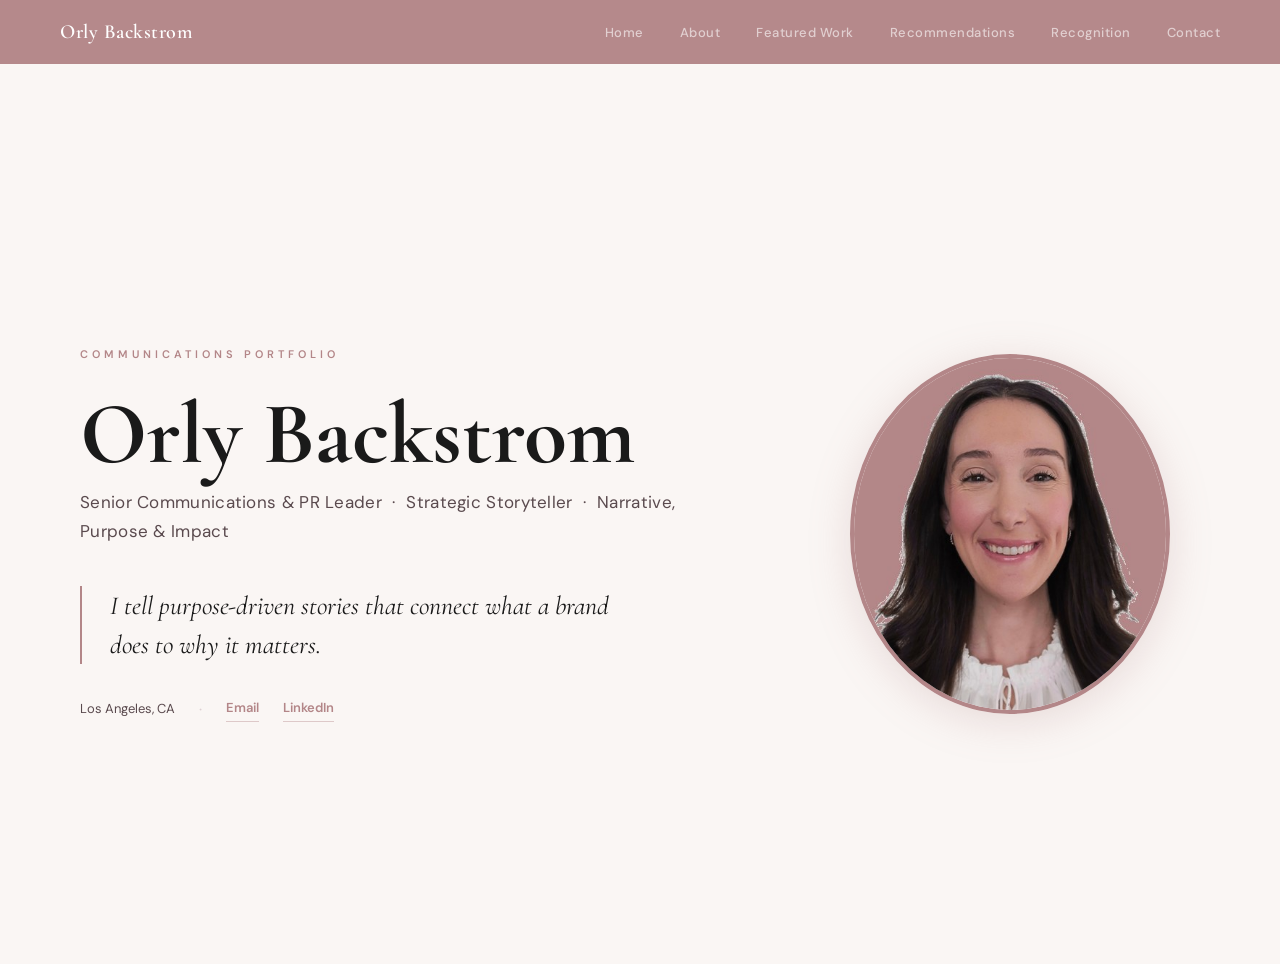
==== index.html @ 0ff102ea "Add files via upload" ====
<!DOCTYPE html>
<html lang="en">
<head>
<meta charset="UTF-8">
<meta name="viewport" content="width=device-width, initial-scale=1.0">
<title>Orly Backstrom Communications Portfolio</title>

<!-- Open Graph / LinkedIn preview -->
<meta property="og:type" content="website">
<meta property="og:url" content="https://orlybackstrom.com/">
<meta property="og:title" content="Orly Backstrom — Senior Communications & PR Leader">
<meta property="og:description" content="Communications and PR leader specializing in technology, corporate purpose, and brand storytelling. Based in Los Angeles.">
<meta property="og:image" content="https://orlybackstrom.com/thumbnail.png">
<meta property="og:image:width" content="1200">
<meta property="og:image:height" content="627">

<!-- Twitter/X card (good to have too) -->
<meta name="twitter:card" content="summary_large_image">
<meta name="twitter:image" content="https://orlybackstrom.com/thumbnail.png">
<link href="https://fonts.googleapis.com/css2?family=Cormorant+Garamond:ital,wght@0,400;0,600;0,700;1,400;1,600&family=DM+Sans:opsz,wght@9..40,300;9..40,400;9..40,500;9..40,600&display=swap" rel="stylesheet">
<style>
:root {
  --ink: #0D0D0D;
  --navy: #1A1A1A;
  --blue: #1A1A1A;
  --mid-blue: #B38688;
  --gold: #B38688;
  --gold-light: #C9A0A3;
  --cream: #FFFFFF;
  --warm: #FDF5F6;
  --border: #DDD0D3;
  --muted: #5A4A4E;
  --white: #FFFFFF;
}

* { margin: 0; padding: 0; box-sizing: border-box; }

html { scroll-behavior: smooth; }

body {
  font-family: 'DM Sans', sans-serif;
  background: #F5F0EB;
  color: var(--ink);
  line-height: 1.7;
  font-size: 16px;
}

/* ── NAV ── */
nav {
  position: fixed;
  top: 0; left: 0; right: 0;
  z-index: 100;
  background: rgba(179,134,136,0.97);
  backdrop-filter: blur(10px);
  padding: 0 60px;
  display: flex;
  justify-content: space-between;
  align-items: center;
  height: 64px;
}

.nav-name {
  font-family: 'Cormorant Garamond', serif;
  font-size: 20px;
  font-weight: 600;
  color: var(--white);
  letter-spacing: 0.5px;
}

.nav-links {
  display: flex;
  gap: 36px;
  list-style: none;
}

.nav-links a {
  font-size: 13px;
  font-weight: 500;
  color: rgba(255,255,255,0.6);
  text-decoration: none;
  letter-spacing: 0.5px;
  transition: color 0.2s;
}

.nav-links a:hover { color: var(--white); }
.nav-links a.active-nav { color: var(--white); border-bottom: 2px solid var(--white); padding-bottom: 4px; }

/* ── HERO ── */
.hero {
  min-height: 100vh;
  background: #FAF6F4;
  display: flex;
  flex-direction: column;
  justify-content: center;
  padding: 120px 80px 80px;
  position: relative;
  overflow: hidden;
}



.hero-tag {
  font-size: 11px;
  font-weight: 600;
  letter-spacing: 4px;
  text-transform: uppercase;
  color: var(--gold);
  margin-bottom: 24px;
  opacity: 0;
  animation: fadeUp 0.8s ease forwards 0.2s;
}

.hero h1 {
  font-family: 'Cormorant Garamond', serif;
  font-size: clamp(52px, 7vw, 88px);
  font-weight: 700;
  color: #1A1A1A;
  line-height: 1.05;
  margin-bottom: 8px;
  opacity: 0;
  animation: fadeUp 0.8s ease forwards 0.4s;
}

.hero-headline {
  font-size: clamp(14px, 1.8vw, 17px);
  color: #5A4A4E;
  font-weight: 400;
  margin-bottom: 40px;
  letter-spacing: 0.3px;
  opacity: 0;
  animation: fadeUp 0.8s ease forwards 0.6s;
}

.hero-positioning {
  max-width: 560px;
  border-left: 2px solid #B38688;
  padding-left: 28px;
  margin-bottom: 32px;
  opacity: 0;
  animation: fadeUp 0.8s ease forwards 0.8s;
}

.hero-positioning p {
  font-family: 'Cormorant Garamond', serif;
  font-size: clamp(20px, 2.5vw, 26px);
  font-style: italic;
  color: #1A1A1A;
  line-height: 1.5;
}

.hero-why {
  max-width: 520px;
  opacity: 0;
  animation: fadeUp 0.8s ease forwards 1s;
}

.hero-why p {
  font-size: 15px;
  color: #5A4A4E;
  line-height: 1.8;
  font-weight: 300;
}

.hero-scroll {
  position: absolute;
  bottom: 40px;
  left: 80px;
  display: flex;
  align-items: center;
  gap: 12px;
  opacity: 0;
  animation: fadeUp 0.8s ease forwards 1.2s;
}

.hero-scroll span {
  font-size: 11px;
  letter-spacing: 3px;
  text-transform: uppercase;
  color: rgba(255,255,255,0.35);
}

.scroll-line {
  width: 48px;
  height: 1px;
  background: rgba(255,255,255,0.15);
}

@keyframes fadeUp {
  from { opacity: 0; transform: translateY(20px); }
  to { opacity: 1; transform: translateY(0); }
}

/* ── SECTIONS (PAGED LAYOUT) ── */
.page-section {
  display: none;
  min-height: calc(100vh - 64px);
  margin-top: 64px;
  overflow-y: auto;
}
.page-section.active-page {
  display: block;
  animation: pageFadeIn 0.35s ease;
}
@keyframes pageFadeIn {
  from { opacity: 0; transform: translateY(12px); }
  to { opacity: 1; transform: translateY(0); }
}

section { padding: 100px 80px; }

.section-eyebrow {
  font-size: 11px;
  font-weight: 600;
  letter-spacing: 4px;
  text-transform: uppercase;
  color: var(--gold);
  margin-bottom: 8px;
}

.section-title {
  font-family: 'Cormorant Garamond', serif;
  font-size: clamp(32px, 4vw, 48px);
  font-weight: 700;
  color: var(--navy);
  line-height: 1.15;
  margin-bottom: 16px;
}

.section-intro {
  font-size: 17px;
  color: var(--muted);
  max-width: 620px;
  line-height: 1.75;
  margin-bottom: 60px;
  font-weight: 300;
}

/* ── ABOUT ── */
#about {
  background: #FFFFFF;
}

.about-tabs {
  display: flex;
  gap: 0;
  margin-bottom: 40px;
  border-bottom: 1px solid var(--border);
  overflow-x: auto;
  -webkit-overflow-scrolling: touch;
  scrollbar-width: none;
}
.about-tabs::-webkit-scrollbar { display: none; }

.about-tab {
  padding: 16px 28px;
  font-family: 'DM Sans', sans-serif;
  font-size: 14px;
  font-weight: 400;
  color: #8B7275;
  background: none;
  border: none;
  border-bottom: 3px solid transparent;
  cursor: pointer;
  white-space: nowrap;
  transition: all 0.2s;
  margin-bottom: -1px;
}
.about-tab:hover {
  color: var(--navy);
}
.about-tab.active {
  color: var(--navy);
  font-weight: 600;
  border-bottom-color: var(--gold);
}

.about-panel {
  display: none;
  animation: tabFadeIn 0.35s ease;
}
.about-panel.active {
  display: block;
}

.about-left .section-title { margin-bottom: 24px; }

.about-story p {
  font-size: 16px;
  color: #3a3530;
  line-height: 1.85;
  margin-bottom: 20px;
}

.about-story p:last-child { margin-bottom: 0; }

.about-story strong {
  color: var(--navy);
  font-weight: 600;
}

.about-right { padding-top: 0; }

.differentiator {
  border-left: 2px solid var(--border);
  padding: 20px 0 20px 24px;
  margin-bottom: 4px;
  transition: border-color 0.2s;
}

.differentiator:hover { border-color: var(--gold); }

.differentiator h4 {
  font-size: 13px;
  font-weight: 600;
  text-transform: uppercase;
  letter-spacing: 0.5px;
  color: var(--navy);
  margin-bottom: 6px;
}

.differentiator p {
  font-size: 14px;
  color: var(--muted);
  line-height: 1.65;
}

/* ── WORK ── */
#work { background: #FFFFFF; }

/* Tab navigation */
.work-tabs {
  display: flex;
  gap: 12px;
  margin-bottom: 48px;
  overflow-x: auto;
  -webkit-overflow-scrolling: touch;
  scrollbar-width: none;
  flex-wrap: wrap;
  position: sticky;
  top: 64px;
  background: #F5F0EB;
  padding: 16px 0;
  z-index: 50;
}
.work-tabs::-webkit-scrollbar { display: none; }

.work-tab {
  padding: 14px 24px;
  font-family: 'DM Sans', sans-serif;
  font-size: 13px;
  font-weight: 500;
  letter-spacing: 0.5px;
  color: var(--gold);
  background: #fff;
  border: 1.5px solid var(--gold);
  border-radius: 8px;
  cursor: pointer;
  white-space: nowrap;
  transition: all 0.25s;
}
.work-tab:hover {
  background: rgba(179,134,136,0.08);
  color: var(--navy);
}
.work-tab.active {
  color: #fff;
  background: var(--gold);
  border-color: var(--gold);
  font-weight: 600;
}

.tab-panel {
  display: none;
  animation: tabFadeIn 0.35s ease;
}
.tab-panel.active {
  display: block;
}
@keyframes tabFadeIn {
  from { opacity: 0; transform: translateY(8px); }
  to { opacity: 1; transform: translateY(0); }
}

@media (max-width: 768px) {
  .work-tabs {
    gap: 8px;
    padding: 0 20px;
    flex-wrap: nowrap;
  }
  .work-tab {
    padding: 10px 16px;
    font-size: 12px;
  }
}

/* Case study card */
.case-study {
  border: 1px solid var(--border);
  margin-bottom: 40px;
  overflow: hidden;
  transition: box-shadow 0.3s;
}

.case-study:hover {
  box-shadow: 0 8px 40px rgba(10,10,10,0.08);
}

.cs-header {
  display: grid;
  grid-template-columns: 1fr auto;
  align-items: start;
  gap: 24px;
  padding: 40px 48px 32px;
  border-bottom: 1px solid var(--border);
}

.cs-company {
  font-size: 11px;
  font-weight: 600;
  letter-spacing: 3px;
  text-transform: uppercase;
  color: var(--gold);
  margin-bottom: 8px;
}

.cs-title {
  font-family: 'Cormorant Garamond', serif;
  font-size: 30px;
  font-weight: 700;
  color: var(--navy);
  line-height: 1.2;
  margin-bottom: 10px;
}

.cs-role {
  font-size: 14px;
  color: var(--muted);
  font-style: italic;
}

.cs-badges {
  display: flex;
  flex-direction: column;
  gap: 8px;
  align-items: flex-end;
}

.badge {
  font-size: 11px;
  font-weight: 600;
  letter-spacing: 0.5px;
  padding: 5px 14px;
  border-radius: 2px;
  white-space: nowrap;
}

.badge-award {
  background: rgba(179,134,136,0.1);
  color: var(--gold);
  border: 1px solid rgba(179,134,136,0.3);
}

.badge-result {
  background: rgba(26,26,26,0.06);
  color: #1A1A1A;
  border: 1px solid rgba(26,26,26,0.15);
}

.cs-body {
  padding: 40px 48px;
  display: grid;
  grid-template-columns: 1fr 1fr 1fr;
  gap: 40px;
}

.cs-section-label {
  font-size: 10px;
  font-weight: 600;
  letter-spacing: 3px;
  text-transform: uppercase;
  color: var(--gold);
  margin-bottom: 12px;
}

.cs-section-title {
  font-family: 'Cormorant Garamond', serif;
  font-size: 18px;
  font-weight: 600;
  color: var(--navy);
  margin-bottom: 12px;
}

.cs-text {
  font-size: 14px;
  color: #4a4540;
  line-height: 1.75;
}

.cs-metrics {
  margin-top: 16px;
  display: flex;
  flex-direction: column;
  gap: 10px;
}

.metric {
  display: flex;
  align-items: baseline;
  gap: 8px;
}

.metric-number {
  font-family: 'Cormorant Garamond', serif;
  font-size: 28px;
  font-weight: 700;
  color: var(--navy);
  line-height: 1;
}

.metric-label {
  font-size: 13px;
  color: var(--muted);
}

.cs-footer {
  padding: 24px 48px;
  border-top: 1px solid var(--border);
}

.cs-through-line {
  font-family: 'Cormorant Garamond', serif;
  font-size: 17px;
  font-style: italic;
  color: var(--navy);
  line-height: 1.55;
}

.cs-through-line::before {
  content: '→ ';
  color: var(--gold);
  font-style: normal;
  font-weight: 600;
}

.cs-links {
  margin-top: 12px;
  display: flex;
  gap: 20px;
  flex-wrap: wrap;
}

.cs-link {
  font-size: 12px;
  font-weight: 600;
  color: var(--gold);
  text-decoration: none;
  letter-spacing: 0.3px;
  border-bottom: 1px solid rgba(179,134,136,0.3);
  padding-bottom: 1px;
  transition: border-color 0.2s, color 0.2s;
}

.cs-link:hover {
  color: var(--navy);
  border-color: var(--navy);
}

/* ── WHAT THEY SAY ── */
#recommendations {
  background: #F5F0EB;
  padding: 100px 80px;
}

#recommendations .section-eyebrow { color: #B38688; }
#recommendations .section-title { color: #1A1A1A; }
#recommendations .section-intro { color: #5A4A4E; }

.recs-grid {
  display: grid;
  grid-template-columns: repeat(3, 1fr);
  gap: 24px;
}

.rec-card {
  background: #FFFFFF;
  border: 1px solid #DDD0D3;
  padding: 28px;
  transition: box-shadow 0.2s, border-color 0.2s;
}

.rec-card:hover {
  background: rgba(255,255,255,0.07);
  border-color: rgba(179,134,136,0.4);
}

.rec-card.featured {
  grid-column: span 2;
  background: rgba(179,134,136,0.06);
  border-color: rgba(179,134,136,0.25);
}

.rec-quote {
  font-family: 'Cormorant Garamond', serif;
  font-size: 19px;
  font-style: normal;
  color: #3a3030;
  line-height: 1.75;
  margin-bottom: 24px;
}

.rec-quote::before {
  content: '\201C';
  font-size: 48px;
  color: var(--gold);
  line-height: 0;
  vertical-align: -18px;
  margin-right: 4px;
  font-style: normal;
}

.rec-attribution {
  border-top: 1px solid #DDD0D3;
  padding-top: 16px;
}

.rec-name {
  font-size: 13px;
  font-weight: 600;
  color: var(--gold-light);
  margin-bottom: 3px;
}

.rec-title {
  font-size: 12px;
  color: #8B7275;
}

/* ── AWARDS ── */
#awards {
  background: #FFFFFF;
  padding: 80px;
}

.awards-grid {
  display: grid;
  grid-template-columns: repeat(3, 1fr);
  gap: 20px;
  margin-top: 48px;
}

.award-item {
  padding: 24px;
  border: 1px solid var(--border);
  border-top: 3px solid var(--gold);
  transition: box-shadow 0.2s;
}

.award-item:hover {
  box-shadow: 0 4px 20px rgba(10,10,10,0.06);
}

.award-year {
  font-size: 11px;
  font-weight: 600;
  letter-spacing: 2px;
  color: var(--gold);
  margin-bottom: 8px;
}

.award-name {
  font-size: 14px;
  font-weight: 600;
  color: var(--navy);
  line-height: 1.4;
  margin-bottom: 4px;
}

.award-org {
  font-size: 12px;
  color: var(--muted);
}

/* ── WRITING SAMPLES ── */
#writing {
  background: #FDF5F6;
}

.writing-grid {
  display: grid;
  grid-template-columns: repeat(3, 1fr);
  gap: 20px;
}

.writing-card {
  background: #FFFFFF;
  border: 1px solid var(--border);
  padding: 28px;
  text-decoration: none;
  display: block;
  transition: box-shadow 0.2s, border-color 0.2s;
}

.writing-card:hover {
  box-shadow: 0 4px 20px rgba(10,10,10,0.08);
  border-color: var(--gold);
}

.writing-outlet {
  font-size: 10px;
  font-weight: 600;
  letter-spacing: 3px;
  text-transform: uppercase;
  color: var(--gold);
  margin-bottom: 10px;
}

.writing-title {
  font-family: 'Cormorant Garamond', serif;
  font-size: 19px;
  font-weight: 600;
  color: var(--navy);
  line-height: 1.35;
  margin-bottom: 10px;
}

.writing-desc {
  font-size: 13px;
  color: var(--muted);
  line-height: 1.6;
}

/* ── CTA ── */
#contact {
  background: #F5F0EB;
  text-align: center;
  padding: 100px 80px;
}

#contact .section-eyebrow { color: #B38688; }

.contact-title {
  font-family: 'Cormorant Garamond', serif;
  font-size: clamp(36px, 5vw, 60px);
  font-weight: 700;
  color: #1A1A1A;
  line-height: 1.15;
  max-width: 700px;
  margin: 0 auto 24px;
}

.contact-sub {
  font-size: 16px;
  color: #5A4A4E;
  max-width: 480px;
  margin: 0 auto 48px;
  line-height: 1.75;
  font-weight: 300;
}

.contact-links {
  display: flex;
  justify-content: center;
  gap: 32px;
  flex-wrap: wrap;
}

.contact-link {
  font-size: 14px;
  font-weight: 600;
  color: #8B2D42;
  text-decoration: none;
  letter-spacing: 0.5px;
  border-bottom: 1px solid rgba(139,45,66,0.3);
  padding-bottom: 2px;
  transition: border-color 0.2s;
}

.contact-link:hover { border-color: #8B2D42; }

/* ── RESPONSIVE ── */
@media (max-width: 960px) {
  nav { padding: 0 32px; }
  .nav-links { gap: 24px; }
  section { padding: 72px 40px; }
  .hero { padding: 100px 40px 60px; }
  #about { }
  .about-right { padding-top: 0; }
  .cs-body { grid-template-columns: 1fr 1fr; }
  .recs-grid { grid-template-columns: 1fr 1fr; }
  .rec-card.featured { grid-column: span 2; }
  .awards-grid { grid-template-columns: 1fr 1fr; }
  .writing-grid { grid-template-columns: 1fr 1fr; }
  #awards { padding: 72px 40px; }
  #recommendations { padding: 72px 40px; }
  #contact { padding: 72px 40px; }
}

@media (max-width: 640px) {
  nav .nav-links { display: none; }
  section { padding: 60px 24px; }
  .hero { padding: 100px 24px 60px; }
  .cs-header { grid-template-columns: 1fr; }
  .cs-badges { align-items: flex-start; }
  .cs-body { grid-template-columns: 1fr; }
  .cs-header, .cs-body, .cs-footer { padding: 28px; }
  .recs-grid { grid-template-columns: 1fr; }
  .rec-card.featured { grid-column: span 1; }
  .awards-grid { grid-template-columns: 1fr; }
  .writing-grid { grid-template-columns: 1fr; }
  #awards { padding: 60px 24px; }
  #recommendations { padding: 60px 24px; }
  #contact { padding: 60px 24px; }
  .hero-scroll { left: 24px; }
}
</style>
<script>
function switchWorkTab(idx) {
  var panels = document.querySelectorAll('.tab-panel');
  var tabs = document.querySelectorAll('.work-tab');
  for (var i = 0; i < panels.length; i++) {
    panels[i].classList.remove('active');
    tabs[i].classList.remove('active');
  }
  panels[idx].classList.add('active');
  tabs[idx].classList.add('active');
}
function switchAboutTab(idx) {
  var panels = document.querySelectorAll('#about .about-panel');
  var tabs = document.querySelectorAll('#about .about-tab');
  for (var i = 0; i < panels.length; i++) {
    panels[i].classList.remove('active');
    tabs[i].classList.remove('active');
  }
  panels[idx].classList.add('active');
  tabs[idx].classList.add('active');
}
function switchPage(pageId) {
  var allPages = document.querySelectorAll('.page-section');
  var allNavLinks = document.querySelectorAll('.nav-links a');
  for (var i = 0; i < allPages.length; i++) {
    allPages[i].classList.remove('active-page');
  }
  for (var j = 0; j < allNavLinks.length; j++) {
    allNavLinks[j].classList.remove('active-nav');
  }
  var target = document.getElementById('page-' + pageId);
  if (target) {
    target.classList.add('active-page');
    window.scrollTo(0, 0);
  }
  var activeLink = document.querySelector('.nav-links a[data-page="' + pageId + '"]');
  if (activeLink) {
    activeLink.classList.add('active-nav');
  }
}
</script>
</head>
<body>

<!-- NAV -->
<nav>
  <div class="nav-name" style="cursor:pointer;" onclick="switchPage('home')">Orly Backstrom</div>
  <ul class="nav-links">
    <li><a href="#" onclick="switchPage('home');return false;" data-page="home">Home</a></li>
    <li><a href="#" onclick="switchPage('about');return false;" data-page="about">About</a></li>
    <li><a href="#" onclick="switchPage('work');return false;" data-page="work">Featured Work</a></li>
    <li><a href="#" onclick="switchPage('recommendations');return false;" data-page="recommendations">Recommendations</a></li>
    <li><a href="#" onclick="switchPage('awards');return false;" data-page="awards">Recognition</a></li>
    <li><a href="#" onclick="switchPage('contact');return false;" data-page="contact">Contact</a></li>
  </ul>
</nav>

<!-- HERO -->
<div class="page-section active-page" id="page-home">
<section class="hero" id="home">
  <div style="display:grid; grid-template-columns: 1fr 380px; gap: 80px; align-items: center; width: 100%;">
    <div>
      <div class="hero-tag">Communications Portfolio</div>
      <h1>Orly Backstrom</h1>
      <div class="hero-headline">Senior Communications &amp; PR Leader &nbsp;·&nbsp; Strategic Storyteller &nbsp;·&nbsp; Narrative, Purpose &amp; Impact</div>
      <div class="hero-positioning">
        <p>I tell purpose-driven stories that connect what a brand does to why it matters.</p>
      </div>
      <div style="margin-top: 32px; display: flex; gap: 24px; flex-wrap: wrap; align-items: center;">
        <span style="font-size:13px; color:#5A4A4E;">Los Angeles, CA</span>
        <span style="color:#DDD0D3;">·</span>
        <a href="mailto:orlybackstrom@gmail.com" style="font-size:13px; font-weight:600; color:#B38688; text-decoration:none; border-bottom:1px solid rgba(179,134,136,0.4); padding-bottom:2px;">Email</a>
        <a href="https://linkedin.com/in/orlybackstrom" style="font-size:13px; font-weight:600; color:#B38688; text-decoration:none; border-bottom:1px solid rgba(179,134,136,0.4); padding-bottom:2px;">LinkedIn</a>
      </div>
    </div>
    <div style="display: flex; flex-direction: column; align-items: center; gap: 20px;">
      <div style="width: 320px; height: 360px; border-radius: 50%; overflow: hidden; border: 4px solid #B38688; box-shadow: 0 8px 40px rgba(179,134,136,0.25); flex-shrink:0;">
        <img src="[data-uri]" alt="Orly Backstrom" style="width:100%; height:100%; object-fit:cover; object-position: center 5%;">
      </div>

    </div>
  </div>
</section>
</div><!-- end page-home -->

<!-- ABOUT -->
<div class="page-section" id="page-about">
<section id="about">
  <h2 class="section-title">About</h2>

  <div class="about-tabs">
    <button class="about-tab active" onclick="switchAboutTab(0)">How I Work</button>
    <button class="about-tab" onclick="switchAboutTab(1)">What Sets Me Apart</button>
    <button class="about-tab" onclick="switchAboutTab(2)">Career Arc</button>
  </div>

  <!-- HOW I WORK -->
  <div class="about-panel active" data-about="0">
    <div class="about-left">
      <div class="about-story">
        <p>I'm a strategic communicator who sees the whole picture. I proactively identify what's missing, build the relationships and trust that make compelling storytelling possible, and see it through from strategy to execution. I lead with curiosity, find the why behind the work, and craft narratives that strengthen reputation and move business goals forward.</p>
        <p>My career has been built at the intersection of storytelling and corporate purpose, working across global tech companies and iconic consumer brands. That cross-industry range, combined with nearly a decade as a content creator, gives me a distinctive ability to connect with diverse audiences, translate complex ideas into stories that resonate, and build authentic community and engagement.</p>
        <p>What energizes me most is telling purpose-driven stories for mission-driven organizations in a way that drives meaningful impact and builds lasting trust.</p>
        <p>I prioritize building strong, genuine relationships. Leading with curiosity, empathy, and compassion, I ask the right questions and listen thoughtfully to build meaningful connection and trust. Colleagues consistently describe me as collaborative, reliable, and someone who brings calm and positive energy under pressure. I communicate directly and clearly, connecting the dots across teams and organizations.</p>
      </div>
    </div>
  </div>

  <!-- WHAT SETS ME APART -->
  <div class="about-panel" data-about="1">
    <div class="about-right">
      <div class="differentiator">
        <h4>Builder and Strategic Architect</h4>
        <p>I proactively identify what's missing and build the relationships, programs, and infrastructure that make compelling storytelling possible, from the communications strategy and stakeholder relationships I built at the Taco Bell Foundation to the executive visibility platforms and global PR strategies I developed at Intel.</p>
      </div>
      <div class="differentiator">
        <h4>Purpose-Driven Storyteller</h4>
        <p>I identify the why behind what organizations do and translate it into compelling stories that resonate and drive business impact, connecting what brands do to why it matters.</p>
      </div>
      <div class="differentiator">
        <h4>Trusted Executive Advisor</h4>
        <p>I serve as a strategic advisor to senior leaders, building trust through thoughtful counsel on message development, thought leadership, and high-stakes media and speaking engagements, and crafting platforms and communications that authentically reflect their voice, vision, and point of view.</p>
      </div>
      <div class="differentiator">
        <h4>Curiosity-Driven, Committed to Growth</h4>
        <p>I approach every challenge with genuine curiosity, asking the right questions before jumping to answers. I am deeply committed to continuously developing my craft, staying ahead of industry shifts, and finding ways to improve the work.</p>
      </div>
    </div>
  </div>

  <!-- CAREER ARC -->
  <div class="about-panel" data-about="2">
    <div style="background:#3D2B2D; padding:60px 48px; border-radius:12px;">

      <div style="display:grid; grid-template-columns:1fr 1px 1fr; gap:0 60px;">

        <!-- EXPERIENCE -->
        <div>
          <div style="font-size:11px; font-weight:600; letter-spacing:3px; text-transform:uppercase; color:#C9A0A3; margin-bottom:32px;">Experience</div>

          <!-- Block -->
          <div style="display:grid; grid-template-columns:90px 1px 1fr; gap:0 24px; align-items:stretch;">
            <div style="text-align:right; padding:4px 0 36px;"><span style="font-size:11px; color:#C9A0A3; font-weight:500;">2025–2026</span></div>
            <div style="display:flex; flex-direction:column; align-items:center;">
              <div style="width:8px; height:8px; border-radius:50%; background:#B38688; flex-shrink:0; margin-top:5px;"></div>
              <div style="width:1px; background:rgba(179,134,136,0.2); flex:1;"></div>
            </div>
            <div style="padding:0 0 36px 0;">
              <div style="font-family:'Cormorant Garamond',serif; font-size:18px; font-weight:600; color:#FDF5F6; margin-bottom:2px;">Block, Inc. (Square, Cash App, Afterpay)</div>
              <div style="font-size:12px; color:rgba(253,245,246,0.6);">Communications Manager, Global Communications</div>
            </div>
          </div>

          <!-- Intel -->
          <div style="display:grid; grid-template-columns:90px 1px 1fr; gap:0 24px; align-items:stretch;">
            <div style="text-align:right; padding:4px 0 36px;"><span style="font-size:11px; color:#C9A0A3; font-weight:500;">2022–2025</span></div>
            <div style="display:flex; flex-direction:column; align-items:center;">
              <div style="width:8px; height:8px; border-radius:50%; background:#B38688; flex-shrink:0; margin-top:5px;"></div>
              <div style="width:1px; background:rgba(179,134,136,0.2); flex:1;"></div>
            </div>
            <div style="padding:0 0 36px 0;">
              <div style="font-family:'Cormorant Garamond',serif; font-size:18px; font-weight:600; color:#FDF5F6; margin-bottom:2px;">Intel Corporation</div>
              <div style="font-size:12px; color:rgba(253,245,246,0.6);">Sr. Corporate Communications &amp; PR Manager</div>
            </div>
          </div>

          <!-- Taco Bell Foundation -->
          <div style="display:grid; grid-template-columns:90px 1px 1fr; gap:0 24px; align-items:stretch;">
            <div style="text-align:right; padding:4px 0 36px;"><span style="font-size:11px; color:#C9A0A3; font-weight:500;">2019–2022</span></div>
            <div style="display:flex; flex-direction:column; align-items:center;">
              <div style="width:8px; height:8px; border-radius:50%; background:#B38688; flex-shrink:0; margin-top:5px;"></div>
              <div style="width:1px; background:rgba(179,134,136,0.2); flex:1;"></div>
            </div>
            <div style="padding:0 0 36px 0;">
              <div style="font-family:'Cormorant Garamond',serif; font-size:18px; font-weight:600; color:#FDF5F6; margin-bottom:2px;">Taco Bell Foundation</div>
              <div style="font-size:12px; color:rgba(253,245,246,0.6);">Social Impact Partnerships Communications Manager</div>
            </div>
          </div>

          <!-- Content Creator -->
          <div style="display:grid; grid-template-columns:90px 1px 1fr; gap:0 24px; align-items:start;">
            <div style="text-align:right; padding:4px 0 0;"><span style="font-size:11px; color:#C9A0A3; font-weight:500;">2015–2024</span></div>
            <div style="display:flex; flex-direction:column; align-items:center;">
              <div style="width:8px; height:8px; border-radius:50%; background:#B38688; flex-shrink:0; margin-top:5px;"></div>
            </div>
            <div style="padding:0;">
              <div style="font-family:'Cormorant Garamond',serif; font-size:18px; font-weight:600; color:#FDF5F6; margin-bottom:2px;">Content Creator &amp; Digital Brand Consultant</div>
              <div style="font-size:12px; color:rgba(253,245,246,0.6);">Independent · YouTube &amp; Brand Partnerships</div>
            </div>
          </div>
        </div>

        <!-- DIVIDER -->
        <div style="background:rgba(179,134,136,0.15);"></div>

        <!-- EDUCATION -->
        <div>
          <div style="font-size:11px; font-weight:600; letter-spacing:3px; text-transform:uppercase; color:#C9A0A3; margin-bottom:32px;">Education</div>

          <!-- USC -->
          <div style="display:grid; grid-template-columns:90px 1px 1fr; gap:0 24px; align-items:stretch;">
            <div style="text-align:right; padding:4px 0 36px;"><span style="font-size:11px; color:#C9A0A3; font-weight:500;">2020–2022</span></div>
            <div style="display:flex; flex-direction:column; align-items:center;">
              <div style="width:8px; height:8px; border-radius:50%; background:#B38688; flex-shrink:0; margin-top:5px;"></div>
              <div style="width:1px; background:rgba(179,134,136,0.2); flex:1;"></div>
            </div>
            <div style="padding:0 0 36px 0;">
              <div style="font-family:'Cormorant Garamond',serif; font-size:18px; font-weight:600; color:#FDF5F6; margin-bottom:2px;">USC Annenberg</div>
              <div style="font-size:12px; color:rgba(253,245,246,0.6);">M.A. Communication Management &amp; Marketing</div>
              <div style="font-size:12px; color:#B38688; margin-top:2px;">4.0 GPA</div>
            </div>
          </div>

          <!-- Chapman -->
          <div style="display:grid; grid-template-columns:90px 1px 1fr; gap:0 24px; align-items:start;">
            <div style="text-align:right; padding:4px 0 0;"><span style="font-size:11px; color:#C9A0A3; font-weight:500;">2014–2018</span></div>
            <div style="display:flex; flex-direction:column; align-items:center;">
              <div style="width:8px; height:8px; border-radius:50%; background:#B38688; flex-shrink:0; margin-top:5px;"></div>
            </div>
            <div style="padding:0;">
              <div style="font-family:'Cormorant Garamond',serif; font-size:18px; font-weight:600; color:#FDF5F6; margin-bottom:2px;">Chapman University</div>
              <div style="font-size:12px; color:rgba(253,245,246,0.6);">B.A. Communication Studies</div>
              <div style="font-size:12px; color:#B38688; margin-top:2px;">Magna Cum Laude</div>
            </div>
          </div>
        </div>

      </div>
    </div>
  </div>

</section>
</div><!-- end page-about -->

<!-- WORK -->
<div class="page-section" id="page-work">
<section id="work">
  <div class="section-eyebrow">Featured Work</div>

  <div class="work-tabs">
    <button class="work-tab active" onclick="switchWorkTab(0)">Intel — Responsible AI</button>
    <button class="work-tab" onclick="switchWorkTab(1)">Intel — CSR &amp; Accessibility</button>
    <button class="work-tab" onclick="switchWorkTab(2)">Taco Bell Foundation</button>
    <button class="work-tab" onclick="switchWorkTab(3)">YouTube</button>
  </div>

  <div class="tab-panel active" data-tab="0">
  <!-- CASE STUDY 1: FakeCatcher / Responsible AI -->
  <div class="case-study" style="background:#F5F0EB;">
    <div class="cs-header">
      <div>
        <div class="cs-company">Intel Corporation</div>
        <div class="cs-title">Shaping the Narrative: Responsible AI &amp; Deepfake Detection</div>
        <div class="cs-role">Senior Corporate Communications &amp; PR Manager, Global Corporate Communications</div>
      </div>
      <div class="cs-badges">
        <span class="badge badge-award">PRWeek Purpose Awards Finalist</span>
        <span class="badge badge-award">Fast Company Brands That Matter</span>
        <span class="badge badge-result">180+ Global Placements</span>
      </div>
    </div>
    <div class="cs-body">
      <div>
        <div class="cs-section-label">Opportunity</div>
        <p class="cs-text">Deepfakes were becoming a real and growing public concern. Intel was developing technology to detect them in real time, but the story hadn't been told yet. The opportunity was to take that technology and translate it into a compelling narrative that could position Intel as a leader in responsible AI.</p>
      </div>
      <div>
        <div class="cs-section-label">My Approach</div>
        <p class="cs-text">As part of a broader Responsible AI communications strategy I developed for Intel, I identified FakeCatcher as a defining proof point. I went deep with the research team to understand the technology and what made it different, then translated that complexity into a compelling narrative that advanced Intel's leadership in responsible AI. I led the end-to-end global PR campaign, developing all press materials, preparing spokespeople, and directing regional PR leads to take the story global simultaneously across multiple markets.</p>
      </div>
      <div>
        <div class="cs-section-label">Impact</div>
        <p class="cs-text" style="margin-bottom:12px;">The story broke through in mainstream, trade, and technical press simultaneously, reaching a wide and diverse audience, strengthening the company's authority and credibility and leadership positioning.</p>
        <div class="cs-metrics">
          <div class="metric">
            <span class="metric-number">180+</span>
            <span class="metric-label">global placements including NYT, WSJ, Bloomberg</span>
          </div>
          <div class="metric">
            <span class="metric-number">35+</span>
            <span class="metric-label">media &amp; analyst interviews facilitated</span>
          </div>
          <div class="metric">
            <span class="metric-number">2×</span>
            <span class="metric-label">industry recognition PRWeek &amp; Fast Company</span>
          </div>
        </div>
      </div>
    </div>
    <div style="padding: 0 48px 24px;">
      <div style="font-size:10px; font-weight:600; letter-spacing:2px; text-transform:uppercase; color:#B38688; margin-bottom:14px;">Earned coverage</div>
      <div style="display:grid; grid-template-columns:repeat(5,1fr); gap:10px; margin-bottom:10px;">
        <a href="https://www.nytimes.com/2023/05/18/technology/ai-chat-gpt-detection-tools.html" target="_blank" style="text-decoration:none; display:block;">
          <div style="border:1px solid #DDD0D3; overflow:hidden;" onmouseover="this.style.boxShadow='0 4px 16px rgba(176,138,142,0.2)'" onmouseout="this.style.boxShadow='none'">
            <img src="[data-uri]" alt="New York Times" style="width:100%; height:130px; object-fit:cover; object-position:top;">
            <div style="padding:8px 10px; background:#fff;">
              <div style="font-size:9px; font-weight:700; letter-spacing:1px; text-transform:uppercase; color:#B38688; margin-bottom:2px;">New York Times</div>
              <div style="font-size:11px; color:#1A1A1A; line-height:1.35; font-weight:500;">Another Side of the A.I. Boom: Detecting What A.I. Makes</div>
            </div>
          </div>
        </a>
        <a href="https://www.wsj.com/articles/is-it-human-or-ai-new-tools-help-you-spot-the-bots-11673356404" target="_blank" style="text-decoration:none; display:block;">
          <div style="border:1px solid #DDD0D3; overflow:hidden;" onmouseover="this.style.boxShadow='0 4px 16px rgba(176,138,142,0.2)'" onmouseout="this.style.boxShadow='none'">
            <img src="[data-uri]" alt="Wall Street Journal" style="width:100%; height:130px; object-fit:cover; object-position:top;">
            <div style="padding:8px 10px; background:#fff;">
              <div style="font-size:9px; font-weight:700; letter-spacing:1px; text-transform:uppercase; color:#B38688; margin-bottom:2px;">Wall Street Journal</div>
              <div style="font-size:11px; color:#1A1A1A; line-height:1.35; font-weight:500;">Is It Human or AI? New Tools Help You Spot the Bots</div>
            </div>
          </div>
        </a>
        <a href="https://www.fastcompany.com/90957928.com/90957928/intel-fakecatcher-deepfake-detector" target="_blank" style="text-decoration:none; display:block;">
          <div style="border:1px solid #DDD0D3; overflow:hidden;" onmouseover="this.style.boxShadow='0 4px 16px rgba(176,138,142,0.2)'" onmouseout="this.style.boxShadow='none'">
            <img src="[data-uri]" alt="Fast Company" style="width:100%; height:130px; object-fit:cover; object-position:top;">
            <div style="padding:8px 10px; background:#fff;">
              <div style="font-size:9px; font-weight:700; letter-spacing:1px; text-transform:uppercase; color:#B38688; margin-bottom:2px;">Fast Company</div>
              <div style="font-size:11px; color:#1A1A1A; line-height:1.35; font-weight:500;">How Intel Is Putting Its AI Processors to Work Detecting Deepfakes</div>
            </div>
          </div>
        </a>
        <a href="https://www.fastcompany.com/brandsthatmatter" target="_blank" style="text-decoration:none; display:block;">
          <div style="border:1px solid #DDD0D3; overflow:hidden;" onmouseover="this.style.boxShadow='0 4px 16px rgba(176,138,142,0.2)'" onmouseout="this.style.boxShadow='none'">
            <img src="[data-uri]" alt="Fast Company" style="width:100%; height:130px; object-fit:cover; object-position:top;">
            <div style="padding:8px 10px; background:#fff;">
              <div style="font-size:9px; font-weight:700; letter-spacing:1px; text-transform:uppercase; color:#B38688; margin-bottom:2px;">Fast Company</div>
              <div style="font-size:11px; color:#1A1A1A; line-height:1.35; font-weight:500;">Brands That Matter 2024</div>
            </div>
          </div>
        </a>
        <a href="https://www.bbc.com/news/technology-66267961" target="_blank" style="text-decoration:none; display:block;">
          <div style="border:1px solid #DDD0D3; overflow:hidden;" onmouseover="this.style.boxShadow='0 4px 16px rgba(176,138,142,0.2)'" onmouseout="this.style.boxShadow='none'">
            <img src="[data-uri]" alt="BBC News" style="width:100%; height:130px; object-fit:cover; object-position:top;">
            <div style="padding:8px 10px; background:#fff;">
              <div style="font-size:9px; font-weight:700; letter-spacing:1px; text-transform:uppercase; color:#B38688; margin-bottom:2px;">BBC News</div>
              <div style="font-size:11px; color:#1A1A1A; line-height:1.35; font-weight:500;">Real or Fake? Deepfake Detector Put to the Test</div>
            </div>
          </div>
        </a>
        <a href="https://apnews.com/article/deepfake-met-gala-katy-perry-rihanna-1df8064173239c41b2ea83ef050b3cdb" target="_blank" style="text-decoration:none; display:block;">
          <div style="border:1px solid #DDD0D3; overflow:hidden;" onmouseover="this.style.boxShadow='0 4px 16px rgba(176,138,142,0.2)'" onmouseout="this.style.boxShadow='none'">
            <img src="[data-uri]" alt="Associated Press" style="width:100%; height:130px; object-fit:cover; object-position:top;">
            <div style="padding:8px 10px; background:#fff;">
              <div style="font-size:9px; font-weight:700; letter-spacing:1px; text-transform:uppercase; color:#B38688; margin-bottom:2px;">Associated Press</div>
              <div style="font-size:11px; color:#1A1A1A; line-height:1.35; font-weight:500;">One Tech Tip: How to Spot AI-Generated Deepfake Images</div>
            </div>
          </div>
        </a>
        <a href="https://www.zdnet.com/article/intels-new-deepfake-detector-can-spot-a-real-or-fake-video-based-on-blood-flow-in-video-pixels/" target="_blank" style="text-decoration:none; display:block;">
          <div style="border:1px solid #DDD0D3; overflow:hidden;" onmouseover="this.style.boxShadow='0 4px 16px rgba(176,138,142,0.2)'" onmouseout="this.style.boxShadow='none'">
            <img src="[data-uri]" alt="ZDNet" style="width:100%; height:130px; object-fit:cover; object-position:top;">
            <div style="padding:8px 10px; background:#fff;">
              <div style="font-size:9px; font-weight:700; letter-spacing:1px; text-transform:uppercase; color:#B38688; margin-bottom:2px;">ZDNet</div>
              <div style="font-size:11px; color:#1A1A1A; line-height:1.35; font-weight:500;">Intel's New Deepfake Detector</div>
            </div>
          </div>
        </a>
        <a href="https://www.technologyreview.com/2023/02/27/1069166/how-to-create-release-and-share-generative-ai-responsibly/" target="_blank" style="text-decoration:none; display:block;">
          <div style="border:1px solid #DDD0D3; overflow:hidden;" onmouseover="this.style.boxShadow='0 4px 16px rgba(176,138,142,0.2)'" onmouseout="this.style.boxShadow='none'">
            <img src="[data-uri]" alt="MIT Technology Review" style="width:100%; height:130px; object-fit:cover; object-position:top;">
            <div style="padding:8px 10px; background:#fff;">
              <div style="font-size:9px; font-weight:700; letter-spacing:1px; text-transform:uppercase; color:#B38688; margin-bottom:2px;">MIT Technology Review</div>
              <div style="font-size:11px; color:#1A1A1A; line-height:1.35; font-weight:500;">Creating and Sharing Generative AI Responsibly</div>
            </div>
          </div>
        </a>
        <a href="https://www.economist.com/detecting-deepfakes-pod" target="_blank" style="text-decoration:none; display:block;">
          <div style="border:1px solid #DDD0D3; overflow:hidden;" onmouseover="this.style.boxShadow='0 4px 16px rgba(176,138,142,0.2)'" onmouseout="this.style.boxShadow='none'">
            <img src="[data-uri]" alt="The Economist" style="width:100%; height:130px; object-fit:cover; object-position:top;">
            <div style="padding:8px 10px; background:#fff;">
              <div style="font-size:9px; font-weight:700; letter-spacing:1px; text-transform:uppercase; color:#B38688; margin-bottom:2px;">The Economist</div>
              <div style="font-size:11px; color:#1A1A1A; line-height:1.35; font-weight:500;">How Technology Can Fight Digital Fakery</div>
            </div>
          </div>
        </a>
        <a href="https://www.prweek.com/article/1838839/winners-2023-prweek-purpose-awards" target="_blank" style="text-decoration:none; display:block;">
          <div style="border:1px solid #DDD0D3; overflow:hidden;" onmouseover="this.style.boxShadow='0 4px 16px rgba(176,138,142,0.2)'" onmouseout="this.style.boxShadow='none'">
            <img src="[data-uri]" alt="PRWeek" style="width:100%; height:130px; object-fit:cover; object-position:top;">
            <div style="padding:8px 10px; background:#fff;">
              <div style="font-size:9px; font-weight:700; letter-spacing:1px; text-transform:uppercase; color:#B38688; margin-bottom:2px;">PRWeek</div>
              <div style="font-size:11px; color:#1A1A1A; line-height:1.35; font-weight:500;">Purpose Awards Finalist</div>
            </div>
          </div>
        </a>
      </div>
      <div style="background:#FDF5F6; border-left:3px solid #B38688; padding:14px 18px; margin-bottom:16px; border-radius:2px;">
        <p style="font-size:12px; font-weight:600; color:#1A1A1A; margin-bottom:4px;">Notable mention</p>
        <p style="font-size:12px; color:#5A4A4E; line-height:1.6;">Bill Gates cited Intel's FakeCatcher in his GatesNotes blog as a key example of AI being used to fight AI-generated misinformation. <a href="https://www.gatesnotes.com/meet-bill/tech-thinking/reader/the-risks-of-ai-are-real-but-manageable" target="_blank" style="color:#B38688; font-weight:600;">Read the post &rarr;</a> Additional coverage in VentureBeat, AI Business, HPCwire, Gizmodo, and more.</p>
      </div>
      <p style="font-size:11px; color:#8B7275; margin-bottom:10px;">The story reached beyond mainstream press into technical and research communities through podcasts and a live X Spaces conversation.</p>
      <div style="display:grid; grid-template-columns:repeat(3,1fr); gap:12px;">
        <a href="https://podcasts.apple.com/in/podcast/intel-labs-real-time-deepfake-detector-and-responsible-ai/id1018727913?i=1000596395598" target="_blank" style="text-decoration:none;">
          <div style="border:1px solid #DDD0D3; overflow:hidden; background:#fff; height:100%; box-sizing:border-box;" onmouseover="this.style.boxShadow='0 4px 12px rgba(0,0,0,0.08)'" onmouseout="this.style.boxShadow='none'">
            <img src="[data-uri]" alt="Tech Talks Daily" style="width:100%; height:160px; object-fit:cover; object-position:center;">
            <div style="padding:10px 12px;">
              <div style="font-size:9px; font-weight:700; letter-spacing:1px; text-transform:uppercase; color:#B38688; margin-bottom:4px;">Podcast &mdash; Tech Talks Daily</div>
              <div style="font-size:11px; color:#1A1A1A; line-height:1.4; font-weight:500;">"Intel Labs: Real-Time Deepfake Detector and Responsible AI"</div>
              <div style="font-size:10px; color:#8B7275; margin-top:5px;">Episode 2.2K &middot; 37 min &middot; Jan 2023</div>
            </div>
          </div>
        </a>
        <a href="https://podcasts.apple.com/eg/podcast/detecting-deepfake-videos-with-ilke-demir-of-intel/id670771965?i=1000597368640" target="_blank" style="text-decoration:none;">
          <div style="border:1px solid #DDD0D3; overflow:hidden; background:#fff; height:100%; box-sizing:border-box;" onmouseover="this.style.boxShadow='0 4px 12px rgba(0,0,0,0.08)'" onmouseout="this.style.boxShadow='none'">
            <img src="[data-uri]" alt="AI in Business Podcast" style="width:100%; height:160px; object-fit:cover; object-position:center;">
            <div style="padding:10px 12px;">
              <div style="font-size:9px; font-weight:700; letter-spacing:1px; text-transform:uppercase; color:#B38688; margin-bottom:4px;">Podcast &mdash; AI in Business</div>
              <div style="font-size:11px; color:#1A1A1A; line-height:1.4; font-weight:500;">"Detecting DeepFake Videos with Ilke Demir of Intel"</div>
              <div style="font-size:10px; color:#8B7275; margin-top:5px;">21 min &middot; Jan 2023</div>
            </div>
          </div>
        </a>
        <a href="https://x.com/i/spaces/1YqGoAPLdLkxv/peek" target="_blank" style="text-decoration:none;">
          <div style="border:1px solid #DDD0D3; overflow:hidden; background:#fff; height:100%; box-sizing:border-box;" onmouseover="this.style.boxShadow='0 4px 12px rgba(0,0,0,0.08)'" onmouseout="this.style.boxShadow='none'">
            <div style="height:160px; background:linear-gradient(135deg, #1DA1F2 0%, #0d6ea8 100%); display:flex; align-items:center; justify-content:center; flex-direction:column; gap:8px;">
              <div style="font-size:32px;">🎙</div>
              <div style="font-size:10px; font-weight:700; letter-spacing:1px; text-transform:uppercase; color:#fff;">Live on X Spaces</div>
            </div>
            <div style="padding:10px 12px;">
              <div style="font-size:9px; font-weight:700; letter-spacing:1px; text-transform:uppercase; color:#B38688; margin-bottom:4px;">Live Audio &mdash; X Spaces</div>
              <div style="font-size:11px; color:#1A1A1A; line-height:1.4; font-weight:500;">FakeCatcher: Live Conversation on AI &amp; Deepfakes</div>
              <div style="font-size:10px; color:#8B7275; margin-top:5px;">Real-time conversation where AI discourse was happening</div>
            </div>
          </div>
        </a>
      </div>
    </div>

  </div>
  </div><!-- end tab-panel 0 -->

  <!-- CASE STUDY 2: Accessibility & CSR -->
  <div class="tab-panel" data-tab="1">
  <div class="case-study" style="background:#FAF6F4;">
    <div class="cs-header">
      <div>
        <div class="cs-company">Intel Corporation</div>
        <div class="cs-title">Elevating Corporate Purpose: Technology as a Force for Good</div>
        <div class="cs-role">Senior Corporate Communications &amp; PR Manager, Global Corporate Communications</div>
      </div>
      <div class="cs-badges">
        <span class="badge badge-result">56% increase in CSR report visits</span>
        <span class="badge badge-result">Forbes CEO Feature</span>
        
      </div>
    </div>
    <div class="cs-body">
      <div>
        <div class="cs-section-label">Opportunity</div>
        <p class="cs-text">Intel had a long and genuine commitment to global corporate responsibility and using technology as a force for good, but the depth of that commitment had yet to be told.</p>
      </div>
      <div>
        <div class="cs-section-label">My Approach</div>
        <p class="cs-text">I built the overarching communications strategy that connected Intel's global corporate responsibility work to a clear, compelling narrative about technology as a force for good. Using the CSR Report, accessibility initiatives, and education investments as proof points, I identified and told the stories of how Intel's products and initiatives were advancing its mission for social impact, finding the human angle in each one that made the work resonate and gave Intel's purpose visibility.</p>
      </div>
      <div>
        <div class="cs-section-label">Impact</div>
        <p class="cs-text" style="margin-bottom:12px;">This work strengthened Intel's reputation as a purpose-driven company and demonstrated the company's genuine commitment to its mission, building lasting brand credibility and deepening trust with key audiences.</p>
        <div class="cs-metrics">
          <div class="metric">
            <span class="metric-number">56%</span>
            <span class="metric-label">increase in CSR report visits</span>
          </div>
          <div class="metric">
            <span class="metric-number">45%</span>
            <span class="metric-label">increase in related webpage traffic</span>
          </div>
          <div class="metric">
            <span class="metric-number">30+</span>
            <span class="metric-label">years of reporting legacy honored and amplified</span>
          </div>
        </div>
      </div>
    </div>
        <div style="padding: 0 48px 24px;">
      <div style="font-size:10px; font-weight:600; letter-spacing:2px; text-transform:uppercase; color:#B38688; margin-bottom:14px;">Targeted earned coverage</div>
      <a href="https://www.forbes.com/sites/stevenaquino/2023/05/19/intel-ceo-pat-gelsinger-accessibility-boss-darryl-adams-talk-building-hearing-health-tech-and-more-in-interview/" target="_blank" style="text-decoration:none; display:block; max-width:600px; margin:0 auto 0;">
        <div style="border:1px solid #DDD0D3; overflow:hidden; background:#fff;" onmouseover="this.style.boxShadow='0 4px 16px rgba(176,138,142,0.2)'" onmouseout="this.style.boxShadow='none'">
          <img src="[data-uri]" alt="Forbes — Intel CEO and Accessibility" style="width:100%; height:auto; object-fit:contain; display:block;">
          <div style="padding:18px 24px; background:#FAF6F4; border-top:3px solid #B38688;">
            <div style="font-family:'Cormorant Garamond',serif; font-size:19px; font-style:italic; color:#1A1A1A; line-height:1.5; text-align:center;">"Most people don't associate Intel with accessibility. They should."</div>

            <div style="text-align:center; margin-top:10px;">
              <span style="font-size:11px; color:#B38688; font-weight:600; letter-spacing:0.5px;">Read the article &rarr;</span>
            </div>
          </div>
        </div>
      </a>
    </div>

    <div style="padding: 0 48px 32px;">
      <div style="font-size:10px; font-weight:600; letter-spacing:2px; text-transform:uppercase; color:#B38688; margin-bottom:14px;">Owned content & channels</div>

      <div style="display:grid; grid-template-columns:repeat(2,1fr); gap:12px;">
        <a href="https://newsroom.intel.com/artificial-intelligence/intel-increases-ai-accessibility-for-youth" target="_blank" style="text-decoration:none; display:block;">
          <div style="border:1px solid #DDD0D3; overflow:hidden;" onmouseover="this.style.boxShadow='0 4px 16px rgba(176,138,142,0.2)'" onmouseout="this.style.boxShadow='none'">
            <img src="[data-uri]" alt="Intel Newsroom" style="width:100%; height:140px; object-fit:cover; object-position:top;">
            <div style="padding:8px 10px; background:#fff;">
              <div style="font-size:9px; font-weight:700; letter-spacing:1px; text-transform:uppercase; color:#B38688; margin-bottom:2px;">Intel Newsroom</div>
              <div style="font-size:11px; color:#1A1A1A; line-height:1.35; font-weight:500;">Intel Makes Technology More Accessible for People with Hearing Loss</div>
            </div>
          </div>
        </a>
        <a href="https://www.intel.com/content/www/us/en/company-overview/one-monospace-font.html" target="_blank" style="text-decoration:none;">
          <div style="border:1px solid #DDD0D3; overflow:hidden; background:#fff; box-sizing:border-box;" onmouseover="this.style.boxShadow='0 4px 12px rgba(0,0,0,0.08)'" onmouseout="this.style.boxShadow='none'">
            <div style="height:140px; background:linear-gradient(135deg, #0068b5 0%, #004a8f 100%); display:flex; align-items:center; justify-content:center; flex-direction:column; gap:6px;">
              <div style="font-size:26px; font-weight:900; color:#fff; font-family:monospace; letter-spacing:-1px;">Aa</div>
              <div style="font-size:9px; font-weight:700; letter-spacing:2px; text-transform:uppercase; color:rgba(255,255,255,0.85);">Intel One Mono</div>
            </div>
            <div style="padding:10px 12px;">
              <div style="font-size:9px; font-weight:700; letter-spacing:1px; text-transform:uppercase; color:#B38688; margin-bottom:4px;">Owned Channel &mdash; Intel.com</div>
              <div style="font-size:11px; color:#1A1A1A; line-height:1.4; font-weight:500;">Intel One Mono: A Font Built for Low-Vision Developers</div>
            </div>
          </div>
        </a>
      </div>
    </div>

  </div>
  </div><!-- end tab-panel 1 -->

  <!-- CASE STUDY 3: Taco Bell Foundation -->
  <div class="tab-panel" data-tab="2">
  <div class="case-study" style="background:#F5F0EB;">
    <div class="cs-header">
      <div>
        <div class="cs-company">Taco Bell Foundation</div>
        <div class="cs-title">Activating Purpose: Corporate Philanthropy as a Brand and Community Strategy</div>
        <div class="cs-role">Social Impact Partnerships Communications Manager</div>
      </div>
      <div class="cs-badges">
        <span class="badge badge-result">62% increase in franchisee engagement</span>
        <span class="badge badge-result">60+ earned media placements</span>
        <span class="badge badge-result">5M+ impressions</span>
      </div>
    </div>
    <div class="cs-body">
      <div>
        <div class="cs-section-label">Opportunity</div>
        <p class="cs-text">The Taco Bell Foundation was distributing millions of dollars in grants to youth-serving organizations nationwide, but the impact was going unseen. The philanthropic work wasn't translating into brand reputation, franchisee pride, or employee engagement. The opportunity was to build a communications strategy that connected key stakeholders to the Foundation's mission and drove measurable impact and business results.</p>
      </div>
      <div>
        <div class="cs-section-label">My Approach</div>
        <p class="cs-text">I started by going deep with the key audiences: franchisees, restaurant employees, and consumers, and found a consistent disconnect between the dollars being distributed and the people and places they were reaching. I built a multi-channel communications strategy to close that gap, connecting franchisees directly to the local nonprofit partners their restaurants were funding and sharing stories with employees and consumers that got them invested in the mission.</p>
        <p class="cs-text">I created and launched Day of Giving, an annual PR campaign built around the real stories of the young people whose lives were changed by the grants. By developing press materials, localized storytelling toolkits, and the Foundation's first impact report, I provided stakeholders with the tools to understand and amplify the work.</p>
      </div>
      <div>
        <div class="cs-section-label">Impact</div>
        <p class="cs-text" style="margin-bottom:12px;">Stronger storytelling drove stronger engagement, which drove more donations, which funded more grants. This work gave the Foundation greater visibility and credibility, positioning it as a model for purpose-driven corporate philanthropy and strengthening Taco Bell's reputation as a company genuinely committed to the communities it serves.</p>
        <div class="cs-metrics">
          <div class="metric">
            <span class="metric-number">$35M+</span>
            <span class="metric-label">in grant funding managed over tenure</span>
          </div>
          <div class="metric">
            <span class="metric-number">62%</span>
            <span class="metric-label">increase in franchisee engagement</span>
          </div>
          <div class="metric">
            <span class="metric-number">35%</span>
            <span class="metric-label">increase in program awareness</span>
          </div>
          <div class="metric">
            <span class="metric-number">60+</span>
            <span class="metric-label">earned media placements, Day of Giving</span>
          </div>
          <div class="metric">
            <span class="metric-number">5M+</span>
            <span class="metric-label">impressions, Day of Giving</span>
          </div>
        </div>
      </div>
    </div>

    <div style="padding: 0 48px 40px;">
      <div style="font-size:10px; font-weight:600; letter-spacing:2px; text-transform:uppercase; color:#B38688; margin-bottom:14px;">Earned coverage &amp; owned content</div>
      <p style="font-size:13px; color:#5A4A4E; line-height:1.7; margin-bottom:16px;">Day of Giving earned 60+ placements and 5M+ impressions. The press materials, franchise toolkit, and partner amplification assets I built enabled franchisees and nonprofit recipients to carry the story into their own communities and local media.</p>
      <div style="display:grid; grid-template-columns:repeat(3,1fr); gap:12px;">
        <a href="https://www.foxla.com/news/taco-bell-awarding-17m-in-scholarshipsyouth-grants" target="_blank" style="text-decoration:none;">
          <div style="border:1px solid #DDD0D3; overflow:hidden; background:#fff; height:100%; box-sizing:border-box;" onmouseover="this.style.boxShadow='0 4px 12px rgba(0,0,0,0.08)'" onmouseout="this.style.boxShadow='none'">
            <img src="[data-uri]" alt="FOX 11: Taco Bell awarding $17M in scholarships" style="width:100%; height:160px; object-fit:contain; background:#f5f0eb;">
            <div style="padding:10px 12px;">
              <div style="font-size:9px; font-weight:700; letter-spacing:1px; text-transform:uppercase; color:#B38688; margin-bottom:4px;">Earned Coverage &mdash; FOX 11 Los Angeles</div>
              <div style="font-size:11px; color:#1A1A1A; line-height:1.4; font-weight:500;">"Taco Bell awarding $17M in scholarships, youth grants"</div>
              <div style="font-size:10px; color:#8B7275; margin-top:5px;">Day of Giving, one of 60+ placements nationally</div>
            </div>
          </div>
        </a>
        <a href="https://vimeo.com/554861442" target="_blank" style="text-decoration:none;">
          <div style="border:1px solid #DDD0D3; overflow:hidden; background:#fff; height:100%; box-sizing:border-box;" onmouseover="this.style.boxShadow='0 4px 12px rgba(0,0,0,0.08)'" onmouseout="this.style.boxShadow='none'">
            <div style="position:relative;">
              <img src="[data-uri]" alt="Taco Bell Foundation grants video" style="width:100%; height:160px; object-fit:contain; background:#f5f0eb;">
              <div style="position:absolute; top:50%; left:50%; transform:translate(-50%,-50%); width:40px; height:40px; background:rgba(0,0,0,0.65); border-radius:50%; display:flex; align-items:center; justify-content:center;">
                <div style="width:0; height:0; border-top:7px solid transparent; border-bottom:7px solid transparent; border-left:12px solid #fff; margin-left:3px;"></div>
              </div>
            </div>
            <div style="padding:10px 12px;">
              <div style="font-size:9px; font-weight:700; letter-spacing:1px; text-transform:uppercase; color:#B38688; margin-bottom:4px;">Video &mdash; Scripted &amp; Narrated</div>
              <div style="font-size:11px; color:#1A1A1A; line-height:1.4; font-weight:500;">Taco Bell Foundation: Grants Program</div>
              <div style="font-size:10px; color:#8B7275; margin-top:5px;">400 charitable partners across the US. Scripted and narrated.</div>
            </div>
          </div>
        </a>
        <a href="https://www.tacobellfoundation.org/files/TBF_AnnualReport_2021.pdf" target="_blank" style="text-decoration:none;">
          <div style="border:1px solid #DDD0D3; overflow:hidden; background:#fff; height:100%; box-sizing:border-box;" onmouseover="this.style.boxShadow='0 4px 12px rgba(0,0,0,0.08)'" onmouseout="this.style.boxShadow='none'">
            <img src="[data-uri]" alt="Taco Bell Foundation Annual Report 2021-2022" style="width:100%; height:160px; object-fit:contain; background:#f5f0eb;">
            <div style="padding:10px 12px;">
              <div style="font-size:9px; font-weight:700; letter-spacing:1px; text-transform:uppercase; color:#B38688; margin-bottom:4px;">Annual Report &mdash; Project Managed</div>
              <div style="font-size:11px; color:#1A1A1A; line-height:1.4; font-weight:500;">Taco Bell Foundation Annual Report 2021&ndash;2022</div>
              <div style="font-size:10px; color:#8B7275; margin-top:5px;">The Foundation's first annual report, project managed end to end</div>
            </div>
          </div>
        </a>
      </div>
    </div>

  </div>
  </div><!-- end tab-panel 2 -->

  <!-- CASE STUDY 4: YouTube -->
  <div class="tab-panel" data-tab="3">
  <div class="case-study" style="background:#FAF6F4;">
    <div class="cs-header">
      <div>
        <div class="cs-company">Digital Content Creator</div>
        <div class="cs-title">Building a Digital Brand &amp; Engaged Community (Before There Was a Playbook)</div>
        <div class="cs-role">Content Creator, YouTube</div>
      </div>
      <div class="cs-badges">
        <span class="badge badge-result">50K+ subscribers</span>
        <span class="badge badge-result">5M+ cumulative views</span>
        <span class="badge badge-result">400+ videos produced</span>
      </div>
    </div>
    <div class="cs-body">
      <div>
        <div class="cs-section-label">Opportunity</div>
        <p class="cs-text">Only a few years after YouTube was started, before content creation was a known career path and before brands had creator budgets, I saw an opportunity to build something meaningful — a genuine community around shared interests at a time when very few people were doing it.</p>
      </div>
      <div>
        <div class="cs-section-label">My Approach</div>
        <p class="cs-text">I approached YouTube with intention, consistency, and a focus on building community. I taught myself everything from video production to content strategy and audience development. I created a cross-platform content strategy and used analytics to understand what resonated. I built partnerships both proactively and reactively, pitching brands directly and fielding inbound opportunities.</p>
      </div>
      <div>
        <div class="cs-section-label">Impact</div>
        <div class="cs-metrics">
          <div class="metric">
            <span class="metric-number">50K+</span>
            <span class="metric-label">subscribers</span>
          </div>
          <div class="metric">
            <span class="metric-number">5M+</span>
            <span class="metric-label">cumulative views</span>
          </div>
        </div>
        <p class="cs-text" style="margin-top:24px;">Building my channel is where my love of digital storytelling began, and it continues to shape how I think about brand, audience, and community today.</p>
      </div>
    </div>

    <div style="padding: 0 48px 40px;">
      <div style="display:grid; grid-template-columns:repeat(2,1fr); gap:16px; margin-bottom:20px;">
        <div style="border:1px solid #DDD0D3; padding:16px 18px; background:#FAF6F4;">
          <div style="font-size:10px; font-weight:700; letter-spacing:1px; text-transform:uppercase; color:#B38688; margin-bottom:10px;">Paid brand partnerships</div>
          <div style="display:flex; flex-wrap:wrap; gap:6px;">
            <span style="font-size:11px; font-weight:600; padding:4px 10px; background:#fff; border:1px solid #DDD0D3; color:#1A1A1A;">Clean &amp; Clear</span>
            <span style="font-size:11px; font-weight:600; padding:4px 10px; background:#fff; border:1px solid #DDD0D3; color:#1A1A1A;">IKEA</span>
            <span style="font-size:11px; font-weight:600; padding:4px 10px; background:#fff; border:1px solid #DDD0D3; color:#1A1A1A;">Target</span>
            <span style="font-size:11px; font-weight:600; padding:4px 10px; background:#fff; border:1px solid #DDD0D3; color:#1A1A1A;">Dell</span>
            <span style="font-size:11px; font-weight:600; padding:4px 10px; background:#fff; border:1px solid #DDD0D3; color:#1A1A1A;">Neutrogena</span>
            <span style="font-size:11px; font-weight:600; padding:4px 10px; background:#fff; border:1px solid #DDD0D3; color:#1A1A1A;">Grubhub</span>
            <span style="font-size:11px; font-weight:600; padding:4px 10px; background:#fff; border:1px solid #DDD0D3; color:#1A1A1A;">Amazon</span>
            <span style="font-size:11px; font-weight:600; padding:4px 10px; background:#fff; border:1px solid #DDD0D3; color:#1A1A1A;">Tampax</span>
            <span style="font-size:11px; font-weight:600; padding:4px 10px; background:#fff; border:1px solid #DDD0D3; color:#1A1A1A;">Vera Bradley</span>
            <span style="font-size:11px; font-weight:600; padding:4px 10px; background:#fff; border:1px solid #DDD0D3; color:#1A1A1A;">Albertsons</span>
            <span style="font-size:11px; font-weight:600; padding:4px 10px; background:#fff; border:1px solid #DDD0D3; color:#1A1A1A;">Vistaprint</span>
            <span style="font-size:11px; font-weight:600; padding:4px 10px; background:#fff; border:1px solid #DDD0D3; color:#1A1A1A;">Chapman University</span>
            <span style="font-size:11px; font-weight:600; padding:4px 10px; background:#fff; border:1px solid #DDD0D3; color:#1A1A1A;">Johnson &amp; Johnson (Consultant)</span>
          </div>
        </div>
        <div style="border:1px solid #DDD0D3; padding:16px 18px; background:#FAF6F4;">
          <div style="font-size:10px; font-weight:700; letter-spacing:1px; text-transform:uppercase; color:#B38688; margin-bottom:10px;">National media coverage</div>
          <div style="display:flex; flex-wrap:wrap; gap:6px; margin-bottom:10px;">
            <span style="font-size:11px; font-weight:600; padding:4px 10px; background:#fff; border:1px solid #DDD0D3; color:#1A1A1A;">USA Today</span>
            <span style="font-size:11px; font-weight:600; padding:4px 10px; background:#fff; border:1px solid #DDD0D3; color:#1A1A1A;">Teen Vogue</span>
            <span style="font-size:11px; font-weight:600; padding:4px 10px; background:#fff; border:1px solid #DDD0D3; color:#1A1A1A;">Seventeen Magazine</span>
          </div>
        </div>
      </div>
    </div>

    <div style="padding: 0 48px 40px;">
      <div style="display:grid; grid-template-columns:repeat(3,1fr); gap:12px;">
        <div style="border:1px solid #DDD0D3; overflow:hidden; background:#fff;">
          <img src="[data-uri]" alt="Teen Vogue" style="width:100%; height:160px; object-fit:contain; background:#FAF6F4;">
          <div style="padding:10px 12px;">
            <div style="font-size:9px; font-weight:700; letter-spacing:1px; text-transform:uppercase; color:#B38688; margin-bottom:4px;">Press &mdash; Teen Vogue</div>
            <div style="font-size:11px; color:#1A1A1A; line-height:1.4; font-weight:500;">"Orly of Lovenector13: Beauty Blogger of the Moment"</div>
          </div>
        </div>
        <div style="border:1px solid #DDD0D3; overflow:hidden; background:#fff;">
          <img src="[data-uri]" alt="Clean and Clear brand partnership" style="width:100%; height:auto; object-fit:contain; display:block;">
          <div style="padding:10px 12px;">
            <div style="font-size:9px; font-weight:700; letter-spacing:1px; text-transform:uppercase; color:#B38688; margin-bottom:4px;">Brand Partnership &mdash; Clean &amp; Clear</div>
            <div style="font-size:11px; color:#1A1A1A; line-height:1.4; font-weight:500;">7-year partnership as part of the first class of brand ambassadors</div>
          </div>
        </div>
        <div style="border:1px solid #DDD0D3; overflow:hidden; background:#fff;">
          <img src="[data-uri]" alt="USA Today" style="width:100%; height:160px; object-fit:contain; background:#FAF6F4;">
          <div style="padding:10px 12px;">
            <div style="font-size:9px; font-weight:700; letter-spacing:1px; text-transform:uppercase; color:#B38688; margin-bottom:4px;">Press &mdash; USA Today</div>
            <div style="font-size:11px; color:#1A1A1A; line-height:1.4; font-weight:500;">"10 popular college YouTubers on the best back-to-school purchase they ever made"</div>
          </div>
        </div>
      </div>
    </div>

  </div>
  </div><!-- end tab-panel 3 -->

</section><!-- end #work -->
</div><!-- end page-work -->


<!-- RECOMMENDATIONS -->
<div class="page-section" id="page-recommendations">
<section id="recommendations">
  <h2 class="section-title">Recommendations</h2>
  <div class="recs-grid">
    <div class="rec-card">
      <p class="rec-quote">Hiring Orly onto my team at Intel was one of the best decisions I've made. She is intelligent, organized, diplomatic, and thoughtful. She takes time to understand challenges and quickly devises strategic solutions. Her positive energy is contagious, and she is masterful at building strong relationships.</p>
      <div class="rec-attribution">
        <div class="rec-name">Patricia Oliverio</div>
        <div class="rec-title">Director, Content Policy and Communications &middot; Adobe (formerly Intel)</div>
      </div>
    </div>
    <div class="rec-card">
      <p class="rec-quote">Orly quickly built strong and constructive relationships within my team, across the broader comms org, and with our very demanding internal stakeholders. There was never any doubt that Orly was a fully committed and present member of the team who delivered strong results. She brought a hunger to learn the industry and deepen her craft as a communicator, and she radiated energy and enthusiasm. I would be thrilled to work with her again and any comms or CSR team would be fortunate to have her.</p>
      <div class="rec-attribution">
        <div class="rec-name">William Moss</div>
        <div class="rec-title">Head of Global Media Relations &middot; TSMC (formerly Intel)</div>
      </div>
    </div>
    <div class="rec-card">
      <p class="rec-quote">If you have the pleasure to work with Orly, consider yourself one of the lucky ones. She approaches her work with genuine optimism, a collaborative spirit, and a passion for building strong partnerships — with strong communication instincts, attention to detail, and dependable follow-through to everything she does.</p>
      <div class="rec-attribution">
        <div class="rec-name">Sophie Ey</div>
        <div class="rec-title">VP Corporate Reputation &amp; Brand Purpose Communications &middot; We. Communications</div>
      </div>
    </div>
    <div class="rec-card">
      <p class="rec-quote">Orly joined at a particularly chaotic time for the company and dove in without being rattled. Orly brings a seen-it-all steadiness to her work — a quick study in understanding a business and developing authentic relationships to get things done. Her partners and teammates alike appreciate the optimism, resilience, and collaboration she brings to any project.</p>
      <div class="rec-attribution">
        <div class="rec-name">Sarah Bonta</div>
        <div class="rec-title">Head of Communications &middot; Block, Inc.</div>
      </div>
    </div>
    <div class="rec-card">
      <p class="rec-quote">Orly is exactly the kind of person you build a team around. She is creative, curious, and operates like an owner. Orly inherited ambiguous and ambitious projects, adding operational rigor and creativity to deliver clear, engaging content and programming. Her work ethic and standards don't just elevate her own output, they raise the bar for everyone around her. She brings real executive presence to every room she's in, and that kind of influence is genuinely hard to teach.</p>
      <div class="rec-attribution">
        <div class="rec-name">Adam Kohler</div>
        <div class="rec-title">Director of Corporate Communications &middot; Block, Inc.</div>
      </div>
    </div>
    <div class="rec-card">
      <p class="rec-quote">Orly approaches every problem with a positive, solution-driven attitude — no issue seemed unsolvable for her. Her work ethic, attention to detail, and passion for the cause made my job so much easier. I am grateful to have had the chance to work with such a passionate and talented individual.</p>
      <div class="rec-attribution">
        <div class="rec-name">Belinda Ho</div>
        <div class="rec-title">Finance Manager &middot; Starbucks (formerly Taco Bell Foundation)</div>
      </div>
    </div>
  </div>
</section>
</div><!-- end page-recommendations -->

<!-- RECOGNITION -->
<div class="page-section" id="page-awards">
<section id="awards">
  <div class="section-eyebrow">Recognition</div>
  <h2 class="section-title">Awards</h2>
  <ul style="list-style:none; padding:0; margin:0 auto; max-width:800px;">
    <li style="padding:10px 0; border-bottom:1px solid #EDE7E8; display:flex; align-items:baseline; gap:16px;"><span style="font-size:11px; color:#B38688; font-weight:700; letter-spacing:1px; min-width:36px;">2025</span><span style="font-size:14px; color:#1A1A1A; font-weight:500;">Divisional Recognition Award HR Team</span><span style="font-size:12px; color:#8B7275; margin-left:auto;">Intel Corporation</span></li>
    <li style="padding:10px 0; border-bottom:1px solid #EDE7E8; display:flex; align-items:baseline; gap:16px;"><span style="font-size:11px; color:#B38688; font-weight:700; letter-spacing:1px; min-width:36px;">2025</span><span style="font-size:14px; color:#1A1A1A; font-weight:500;">Divisional Recognition Award People Team</span><span style="font-size:12px; color:#8B7275; margin-left:auto;">Intel Corporation</span></li>
    <li style="padding:10px 0; border-bottom:1px solid #EDE7E8; display:flex; align-items:baseline; gap:16px;"><span style="font-size:11px; color:#B38688; font-weight:700; letter-spacing:1px; min-width:36px;">2024</span><span style="font-size:14px; color:#1A1A1A; font-weight:500;">Corporate Social Impact Fearless Leader Award</span><span style="font-size:12px; color:#8B7275; margin-left:auto;">Intel Corporation</span></li>
    <li style="padding:10px 0; border-bottom:1px solid #EDE7E8; display:flex; align-items:baseline; gap:16px;"><span style="font-size:11px; color:#B38688; font-weight:700; letter-spacing:1px; min-width:36px;">2023</span><span style="font-size:14px; color:#1A1A1A; font-weight:500;">Divisional Recognition Award Brand Strategy &amp; Identity Team</span><span style="font-size:12px; color:#8B7275; margin-left:auto;">Intel Corporation</span></li>
    <li style="padding:10px 0; border-bottom:1px solid #EDE7E8; display:flex; align-items:baseline; gap:16px;"><span style="font-size:11px; color:#B38688; font-weight:700; letter-spacing:1px; min-width:36px;">2022</span><span style="font-size:14px; color:#1A1A1A; font-weight:500;">Divisional Recognition Award Global Corporate Comms</span><span style="font-size:12px; color:#8B7275; margin-left:auto;">Intel Corporation</span></li>
    <li style="padding:10px 0; border-bottom:1px solid #EDE7E8; display:flex; align-items:baseline; gap:16px;"><span style="font-size:11px; color:#B38688; font-weight:700; letter-spacing:1px; min-width:36px;">2022</span><span style="font-size:14px; color:#1A1A1A; font-weight:500;">Achieving Breakthrough Results Award (CEO's Highest Honor)</span><span style="font-size:12px; color:#8B7275; margin-left:auto;">Taco Bell Corporation</span></li>
    <li style="padding:10px 0; border-bottom:1px solid #EDE7E8; display:flex; align-items:baseline; gap:16px;"><span style="font-size:11px; color:#B38688; font-weight:700; letter-spacing:1px; min-width:36px;">2021</span><span style="font-size:14px; color:#1A1A1A; font-weight:500;">Andy Pearson Scholarship Recipient</span><span style="font-size:12px; color:#8B7275; margin-left:auto;">Taco Bell Foundation</span></li>
  </ul>
</section>
</div><!-- end page-awards -->

<!-- CONTACT -->
<div class="page-section" id="page-contact">
<section id="contact">
  <h2 class="contact-title">Get in touch</h2>
  <div style="text-align:center; max-width:600px; margin:0 auto;">
    <div style="display:flex; gap:32px; justify-content:center; align-items:center; flex-wrap:wrap;">
      <a href="mailto:orlybackstrom@gmail.com" style="text-decoration:none; font-size:15px; color:#B38688; font-weight:600; border-bottom:2px solid #B38688; padding-bottom:4px;">orlybackstrom@gmail.com</a>
      <a href="tel:8584146375" style="text-decoration:none; font-size:15px; color:#B38688; font-weight:600; border-bottom:2px solid #B38688; padding-bottom:4px;">(858) 414-6375</a>
      <a href="https://www.linkedin.com/in/orlybackstrom/" target="_blank" style="text-decoration:none; font-size:15px; color:#B38688; font-weight:600; border-bottom:2px solid #B38688; padding-bottom:4px;">LinkedIn</a>
    </div>
  </div>
</section>
</div><!-- end page-contact -->

</body>
</html>
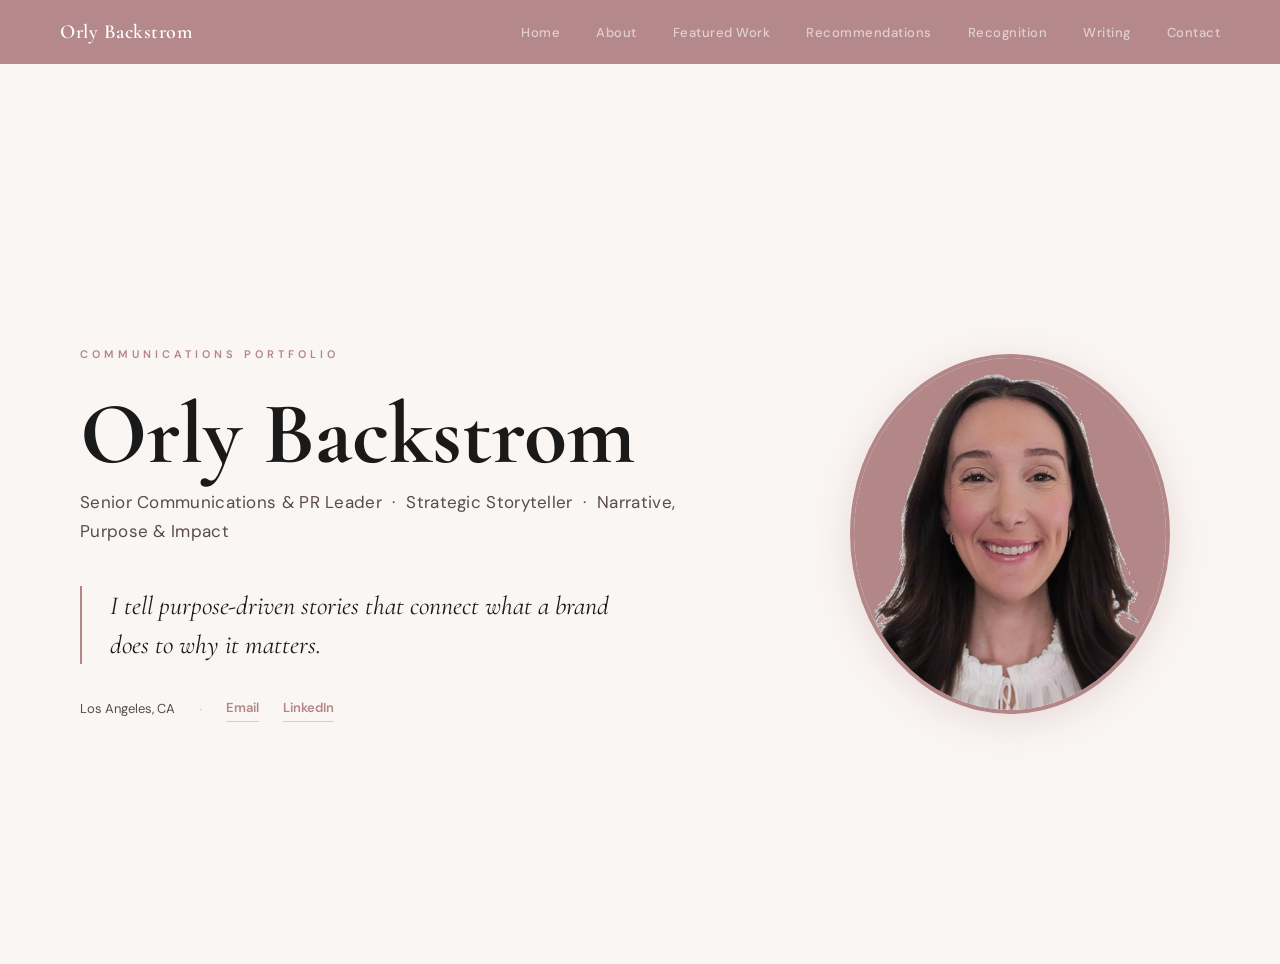
==== commit 9524a684: "Add files via upload" ====
--- a/index.html
+++ b/index.html
@@ -85,6 +85,64 @@
 .nav-links a:hover { color: var(--white); }
 .nav-links a.active-nav { color: var(--white); border-bottom: 2px solid var(--white); padding-bottom: 4px; }
 
+.hamburger {
+  display: none;
+  background: none;
+  border: none;
+  cursor: pointer;
+  padding: 4px;
+}
+.hamburger span {
+  display: block;
+  width: 24px;
+  height: 2px;
+  background: #fff;
+  margin: 5px 0;
+  transition: 0.3s;
+}
+
+@media (max-width: 900px) {
+  nav { padding: 0 24px; }
+  .hamburger { display: block; }
+  .nav-links {
+    display: none;
+    position: fixed;
+    top: 64px;
+    left: 0;
+    right: 0;
+    background: rgba(179,134,136,0.98);
+    flex-direction: column;
+    gap: 0;
+    padding: 16px 0;
+    box-shadow: 0 8px 24px rgba(0,0,0,0.15);
+  }
+  .nav-links.open { display: flex; }
+  .nav-links li { text-align: center; }
+  .nav-links a {
+    display: block;
+    padding: 14px 24px;
+    font-size: 15px;
+    color: rgba(255,255,255,0.8);
+  }
+  .nav-links a:hover, .nav-links a.active-nav {
+    background: rgba(255,255,255,0.1);
+    color: #fff;
+  }
+  section { padding: 80px 24px; }
+  .hero { padding: 100px 24px 60px; }
+  .hero div[style*="grid-template-columns"] {
+    display: flex !important;
+    flex-direction: column !important;
+  }
+  .hero div[style*="320px"] {
+    width: 200px !important;
+    height: 220px !important;
+  }
+  #page-writing div[style*="grid-template-columns:repeat(3"] {
+    grid-template-columns: 1fr !important;
+  }
+}
+
 /* ── HERO ── */
 .hero {
   min-height: 100vh;
@@ -391,6 +449,12 @@
     padding: 10px 16px;
     font-size: 12px;
   }
+  .recs-grid {
+    grid-template-columns: 1fr !important;
+  }
+  .rec-card.featured {
+    grid-column: span 1 !important;
+  }
 }
 
 /* Case study card */
@@ -577,7 +641,7 @@
 
 .recs-grid {
   display: grid;
-  grid-template-columns: repeat(3, 1fr);
+  grid-template-columns: repeat(2, 1fr);
   gap: 24px;
 }
 
@@ -834,7 +898,11 @@
   panels[idx].classList.add('active');
   tabs[idx].classList.add('active');
 }
+function toggleNav() {
+  document.querySelector('.nav-links').classList.toggle('open');
+}
 function switchPage(pageId) {
+  document.querySelector('.nav-links').classList.remove('open');
   var allPages = document.querySelectorAll('.page-section');
   var allNavLinks = document.querySelectorAll('.nav-links a');
   for (var i = 0; i < allPages.length; i++) {
@@ -860,12 +928,16 @@
 <!-- NAV -->
 <nav>
   <div class="nav-name" style="cursor:pointer;" onclick="switchPage('home')">Orly Backstrom</div>
+  <button class="hamburger" onclick="toggleNav()">
+    <span></span><span></span><span></span>
+  </button>
   <ul class="nav-links">
     <li><a href="#" onclick="switchPage('home');return false;" data-page="home">Home</a></li>
     <li><a href="#" onclick="switchPage('about');return false;" data-page="about">About</a></li>
     <li><a href="#" onclick="switchPage('work');return false;" data-page="work">Featured Work</a></li>
     <li><a href="#" onclick="switchPage('recommendations');return false;" data-page="recommendations">Recommendations</a></li>
     <li><a href="#" onclick="switchPage('awards');return false;" data-page="awards">Recognition</a></li>
+    <li><a href="#" onclick="switchPage('writing');return false;" data-page="writing">Writing</a></li>
     <li><a href="#" onclick="switchPage('contact');return false;" data-page="contact">Contact</a></li>
   </ul>
 </nav>
@@ -900,22 +972,25 @@
 
 <!-- ABOUT -->
 <div class="page-section" id="page-about">
-<section id="about">
+<section id="about" style="max-width:800px; margin:0 auto;">
   <h2 class="section-title">About</h2>
+
+  <div class="about-story" style="margin-bottom:48px;">
+    <p>I'm a strategic communicator who sees the whole picture. I proactively identify what's missing, build the relationships and trust that make compelling storytelling possible, and see it through from strategy to execution. Leading with curiosity, I find the why behind the work and craft narratives that strengthen reputation and move business goals forward.</p>
+    <p>My career has been built at the intersection of storytelling and corporate purpose, working across global tech companies and iconic consumer brands. That cross-industry range, combined with nearly a decade as a content creator, gives me a distinctive ability to connect with diverse audiences, translate complex ideas into stories that resonate, and build authentic community and engagement.</p>
+    <p>What energizes me most is telling purpose-driven stories for mission-driven organizations in a way that drives meaningful impact and builds lasting trust.</p>
+  </div>
 
   <div class="about-tabs">
     <button class="about-tab active" onclick="switchAboutTab(0)">How I Work</button>
     <button class="about-tab" onclick="switchAboutTab(1)">What Sets Me Apart</button>
-    <button class="about-tab" onclick="switchAboutTab(2)">Career Arc</button>
+    <button class="about-tab" onclick="switchAboutTab(2)">Experience</button>
   </div>
 
   <!-- HOW I WORK -->
   <div class="about-panel active" data-about="0">
     <div class="about-left">
       <div class="about-story">
-        <p>I'm a strategic communicator who sees the whole picture. I proactively identify what's missing, build the relationships and trust that make compelling storytelling possible, and see it through from strategy to execution. I lead with curiosity, find the why behind the work, and craft narratives that strengthen reputation and move business goals forward.</p>
-        <p>My career has been built at the intersection of storytelling and corporate purpose, working across global tech companies and iconic consumer brands. That cross-industry range, combined with nearly a decade as a content creator, gives me a distinctive ability to connect with diverse audiences, translate complex ideas into stories that resonate, and build authentic community and engagement.</p>
-        <p>What energizes me most is telling purpose-driven stories for mission-driven organizations in a way that drives meaningful impact and builds lasting trust.</p>
         <p>I prioritize building strong, genuine relationships. Leading with curiosity, empathy, and compassion, I ask the right questions and listen thoughtfully to build meaningful connection and trust. Colleagues consistently describe me as collaborative, reliable, and someone who brings calm and positive energy under pressure. I communicate directly and clearly, connecting the dots across teams and organizations.</p>
       </div>
     </div>
@@ -934,112 +1009,100 @@
       </div>
       <div class="differentiator">
         <h4>Trusted Executive Advisor</h4>
-        <p>I serve as a strategic advisor to senior leaders, building trust through thoughtful counsel on message development, thought leadership, and high-stakes media and speaking engagements, and crafting platforms and communications that authentically reflect their voice, vision, and point of view.</p>
+        <p>I serve as a strategic advisor to senior leaders, building trust by providing thoughtful counsel on message development, thought leadership, and high-stakes media and speaking engagements. I craft platforms and communications that authentically reflect their voice, vision, and point of view.</p>
       </div>
       <div class="differentiator">
         <h4>Curiosity-Driven, Committed to Growth</h4>
-        <p>I approach every challenge with genuine curiosity, asking the right questions before jumping to answers. I am deeply committed to continuously developing my craft, staying ahead of industry shifts, and finding ways to improve the work.</p>
+        <p>I approach every challenge with genuine curiosity, asking the right questions to develop deep understanding. I am fully committed to continuously developing my craft, staying ahead of industry shifts, and finding ways to improve the work.</p>
       </div>
     </div>
   </div>
 
-  <!-- CAREER ARC -->
+  <!-- EXPERIENCE -->
   <div class="about-panel" data-about="2">
-    <div style="background:#3D2B2D; padding:60px 48px; border-radius:12px;">
-
-      <div style="display:grid; grid-template-columns:1fr 1px 1fr; gap:0 60px;">
-
-        <!-- EXPERIENCE -->
-        <div>
-          <div style="font-size:11px; font-weight:600; letter-spacing:3px; text-transform:uppercase; color:#C9A0A3; margin-bottom:32px;">Experience</div>
-
-          <!-- Block -->
-          <div style="display:grid; grid-template-columns:90px 1px 1fr; gap:0 24px; align-items:stretch;">
-            <div style="text-align:right; padding:4px 0 36px;"><span style="font-size:11px; color:#C9A0A3; font-weight:500;">2025–2026</span></div>
-            <div style="display:flex; flex-direction:column; align-items:center;">
-              <div style="width:8px; height:8px; border-radius:50%; background:#B38688; flex-shrink:0; margin-top:5px;"></div>
-              <div style="width:1px; background:rgba(179,134,136,0.2); flex:1;"></div>
-            </div>
-            <div style="padding:0 0 36px 0;">
-              <div style="font-family:'Cormorant Garamond',serif; font-size:18px; font-weight:600; color:#FDF5F6; margin-bottom:2px;">Block, Inc. (Square, Cash App, Afterpay)</div>
-              <div style="font-size:12px; color:rgba(253,245,246,0.6);">Communications Manager, Global Communications</div>
-            </div>
-          </div>
-
-          <!-- Intel -->
-          <div style="display:grid; grid-template-columns:90px 1px 1fr; gap:0 24px; align-items:stretch;">
-            <div style="text-align:right; padding:4px 0 36px;"><span style="font-size:11px; color:#C9A0A3; font-weight:500;">2022–2025</span></div>
-            <div style="display:flex; flex-direction:column; align-items:center;">
-              <div style="width:8px; height:8px; border-radius:50%; background:#B38688; flex-shrink:0; margin-top:5px;"></div>
-              <div style="width:1px; background:rgba(179,134,136,0.2); flex:1;"></div>
-            </div>
-            <div style="padding:0 0 36px 0;">
-              <div style="font-family:'Cormorant Garamond',serif; font-size:18px; font-weight:600; color:#FDF5F6; margin-bottom:2px;">Intel Corporation</div>
-              <div style="font-size:12px; color:rgba(253,245,246,0.6);">Sr. Corporate Communications &amp; PR Manager</div>
-            </div>
-          </div>
-
-          <!-- Taco Bell Foundation -->
-          <div style="display:grid; grid-template-columns:90px 1px 1fr; gap:0 24px; align-items:stretch;">
-            <div style="text-align:right; padding:4px 0 36px;"><span style="font-size:11px; color:#C9A0A3; font-weight:500;">2019–2022</span></div>
-            <div style="display:flex; flex-direction:column; align-items:center;">
-              <div style="width:8px; height:8px; border-radius:50%; background:#B38688; flex-shrink:0; margin-top:5px;"></div>
-              <div style="width:1px; background:rgba(179,134,136,0.2); flex:1;"></div>
-            </div>
-            <div style="padding:0 0 36px 0;">
-              <div style="font-family:'Cormorant Garamond',serif; font-size:18px; font-weight:600; color:#FDF5F6; margin-bottom:2px;">Taco Bell Foundation</div>
-              <div style="font-size:12px; color:rgba(253,245,246,0.6);">Social Impact Partnerships Communications Manager</div>
-            </div>
-          </div>
-
-          <!-- Content Creator -->
-          <div style="display:grid; grid-template-columns:90px 1px 1fr; gap:0 24px; align-items:start;">
-            <div style="text-align:right; padding:4px 0 0;"><span style="font-size:11px; color:#C9A0A3; font-weight:500;">2015–2024</span></div>
-            <div style="display:flex; flex-direction:column; align-items:center;">
-              <div style="width:8px; height:8px; border-radius:50%; background:#B38688; flex-shrink:0; margin-top:5px;"></div>
-            </div>
-            <div style="padding:0;">
-              <div style="font-family:'Cormorant Garamond',serif; font-size:18px; font-weight:600; color:#FDF5F6; margin-bottom:2px;">Content Creator &amp; Digital Brand Consultant</div>
-              <div style="font-size:12px; color:rgba(253,245,246,0.6);">Independent · YouTube &amp; Brand Partnerships</div>
-            </div>
-          </div>
-        </div>
-
-        <!-- DIVIDER -->
-        <div style="background:rgba(179,134,136,0.15);"></div>
-
-        <!-- EDUCATION -->
-        <div>
-          <div style="font-size:11px; font-weight:600; letter-spacing:3px; text-transform:uppercase; color:#C9A0A3; margin-bottom:32px;">Education</div>
-
-          <!-- USC -->
-          <div style="display:grid; grid-template-columns:90px 1px 1fr; gap:0 24px; align-items:stretch;">
-            <div style="text-align:right; padding:4px 0 36px;"><span style="font-size:11px; color:#C9A0A3; font-weight:500;">2020–2022</span></div>
-            <div style="display:flex; flex-direction:column; align-items:center;">
-              <div style="width:8px; height:8px; border-radius:50%; background:#B38688; flex-shrink:0; margin-top:5px;"></div>
-              <div style="width:1px; background:rgba(179,134,136,0.2); flex:1;"></div>
-            </div>
-            <div style="padding:0 0 36px 0;">
-              <div style="font-family:'Cormorant Garamond',serif; font-size:18px; font-weight:600; color:#FDF5F6; margin-bottom:2px;">USC Annenberg</div>
-              <div style="font-size:12px; color:rgba(253,245,246,0.6);">M.A. Communication Management &amp; Marketing</div>
-              <div style="font-size:12px; color:#B38688; margin-top:2px;">4.0 GPA</div>
-            </div>
-          </div>
-
-          <!-- Chapman -->
-          <div style="display:grid; grid-template-columns:90px 1px 1fr; gap:0 24px; align-items:start;">
-            <div style="text-align:right; padding:4px 0 0;"><span style="font-size:11px; color:#C9A0A3; font-weight:500;">2014–2018</span></div>
-            <div style="display:flex; flex-direction:column; align-items:center;">
-              <div style="width:8px; height:8px; border-radius:50%; background:#B38688; flex-shrink:0; margin-top:5px;"></div>
-            </div>
-            <div style="padding:0;">
-              <div style="font-family:'Cormorant Garamond',serif; font-size:18px; font-weight:600; color:#FDF5F6; margin-bottom:2px;">Chapman University</div>
-              <div style="font-size:12px; color:rgba(253,245,246,0.6);">B.A. Communication Studies</div>
-              <div style="font-size:12px; color:#B38688; margin-top:2px;">Magna Cum Laude</div>
-            </div>
-          </div>
-        </div>
-
+    <div style="margin-bottom:40px;">
+      <div style="font-size:11px; font-weight:600; letter-spacing:3px; text-transform:uppercase; color:#B38688; margin-bottom:24px;">Experience</div>
+
+      <!-- Block -->
+      <div style="display:grid; grid-template-columns:90px 20px 1fr; gap:0 16px; align-items:stretch;">
+        <div style="text-align:right; padding:4px 0 32px;"><span style="font-size:12px; color:#8B7275; font-weight:500;">2025–2026</span></div>
+        <div style="display:flex; flex-direction:column; align-items:center;">
+          <div style="width:10px; height:10px; border-radius:50%; background:rgba(179,134,136,0.25); flex-shrink:0; margin-top:5px;"></div>
+          <div style="width:1px; background:rgba(179,134,136,0.25); flex:1;"></div>
+        </div>
+        <div style="padding:0 0 32px 0;">
+          <div style="font-family:'Cormorant Garamond',serif; font-size:20px; font-weight:600; color:#1A1A1A; margin-bottom:3px;">Block, Inc. (Square, Cash App, Afterpay)</div>
+          <div style="font-size:13px; color:#5A4A4E;">Senior Communications Manager, Global Communications</div>
+        </div>
+      </div>
+
+      <!-- Intel -->
+      <div style="display:grid; grid-template-columns:90px 20px 1fr; gap:0 16px; align-items:stretch;">
+        <div style="text-align:right; padding:4px 0 32px;"><span style="font-size:12px; color:#8B7275; font-weight:500;">2022–2025</span></div>
+        <div style="display:flex; flex-direction:column; align-items:center;">
+          <div style="width:10px; height:10px; border-radius:50%; background:rgba(179,134,136,0.25); flex-shrink:0; margin-top:5px;"></div>
+          <div style="width:1px; background:rgba(179,134,136,0.25); flex:1;"></div>
+        </div>
+        <div style="padding:0 0 32px 0;">
+          <div style="font-family:'Cormorant Garamond',serif; font-size:20px; font-weight:600; color:#1A1A1A; margin-bottom:3px;">Intel Corporation</div>
+          <div style="font-size:13px; color:#5A4A4E;">Sr. Corporate Communications &amp; PR Manager</div>
+        </div>
+      </div>
+
+      <!-- Taco Bell Foundation -->
+      <div style="display:grid; grid-template-columns:90px 20px 1fr; gap:0 16px; align-items:stretch;">
+        <div style="text-align:right; padding:4px 0 32px;"><span style="font-size:12px; color:#8B7275; font-weight:500;">2019–2022</span></div>
+        <div style="display:flex; flex-direction:column; align-items:center;">
+          <div style="width:10px; height:10px; border-radius:50%; background:rgba(179,134,136,0.25); flex-shrink:0; margin-top:5px;"></div>
+          <div style="width:1px; background:rgba(179,134,136,0.25); flex:1;"></div>
+        </div>
+        <div style="padding:0 0 32px 0;">
+          <div style="font-family:'Cormorant Garamond',serif; font-size:20px; font-weight:600; color:#1A1A1A; margin-bottom:3px;">Taco Bell Foundation</div>
+          <div style="font-size:13px; color:#5A4A4E;">Social Impact Partnerships Communications Manager</div>
+        </div>
+      </div>
+
+      <!-- Content Creator -->
+      <div style="display:grid; grid-template-columns:90px 20px 1fr; gap:0 16px; align-items:start;">
+        <div style="text-align:right; padding:4px 0 0;"><span style="font-size:12px; color:#8B7275; font-weight:500;">2015–2024</span></div>
+        <div style="display:flex; flex-direction:column; align-items:center;">
+          <div style="width:10px; height:10px; border-radius:50%; background:rgba(179,134,136,0.25); flex-shrink:0; margin-top:5px;"></div>
+        </div>
+        <div style="padding:0;">
+          <div style="font-family:'Cormorant Garamond',serif; font-size:20px; font-weight:600; color:#1A1A1A; margin-bottom:3px;">Content Creator &amp; Digital Brand Consultant</div>
+          <div style="font-size:13px; color:#5A4A4E;">Independent · YouTube &amp; Brand Partnerships</div>
+        </div>
+      </div>
+    </div>
+
+    <div>
+      <div style="font-size:11px; font-weight:600; letter-spacing:3px; text-transform:uppercase; color:#B38688; margin-bottom:24px;">Education</div>
+
+      <!-- USC -->
+      <div style="display:grid; grid-template-columns:90px 20px 1fr; gap:0 16px; align-items:stretch;">
+        <div style="text-align:right; padding:4px 0 32px;"><span style="font-size:12px; color:#8B7275; font-weight:500;">2020–2022</span></div>
+        <div style="display:flex; flex-direction:column; align-items:center;">
+          <div style="width:10px; height:10px; border-radius:50%; background:rgba(179,134,136,0.25); flex-shrink:0; margin-top:5px;"></div>
+          <div style="width:1px; background:rgba(179,134,136,0.25); flex:1;"></div>
+        </div>
+        <div style="padding:0 0 32px 0;">
+          <div style="font-family:'Cormorant Garamond',serif; font-size:20px; font-weight:600; color:#1A1A1A; margin-bottom:3px;">USC Annenberg</div>
+          <div style="font-size:13px; color:#5A4A4E;">M.A. Communication Management &amp; Marketing</div>
+          <div style="font-size:12px; color:#B38688; margin-top:3px;">4.0 GPA</div>
+        </div>
+      </div>
+
+      <!-- Chapman -->
+      <div style="display:grid; grid-template-columns:90px 20px 1fr; gap:0 16px; align-items:start;">
+        <div style="text-align:right; padding:4px 0 0;"><span style="font-size:12px; color:#8B7275; font-weight:500;">2014–2018</span></div>
+        <div style="display:flex; flex-direction:column; align-items:center;">
+          <div style="width:10px; height:10px; border-radius:50%; background:rgba(179,134,136,0.25); flex-shrink:0; margin-top:5px;"></div>
+        </div>
+        <div style="padding:0;">
+          <div style="font-family:'Cormorant Garamond',serif; font-size:20px; font-weight:600; color:#1A1A1A; margin-bottom:3px;">Chapman University</div>
+          <div style="font-size:13px; color:#5A4A4E;">B.A. Communication Studies</div>
+          <div style="font-size:12px; color:#B38688; margin-top:3px;">Magna Cum Laude</div>
+        </div>
       </div>
     </div>
   </div>
@@ -1049,7 +1112,7 @@
 
 <!-- WORK -->
 <div class="page-section" id="page-work">
-<section id="work">
+<section id="work" style="max-width:1000px; margin:0 auto;">
   <div class="section-eyebrow">Featured Work</div>
 
   <div class="work-tabs">
@@ -1081,7 +1144,7 @@
       </div>
       <div>
         <div class="cs-section-label">My Approach</div>
-        <p class="cs-text">As part of a broader Responsible AI communications strategy I developed for Intel, I identified FakeCatcher as a defining proof point. I went deep with the research team to understand the technology and what made it different, then translated that complexity into a compelling narrative that advanced Intel's leadership in responsible AI. I led the end-to-end global PR campaign, developing all press materials, preparing spokespeople, and directing regional PR leads to take the story global simultaneously across multiple markets.</p>
+        <p class="cs-text">As part of a broader Responsible AI communications strategy I developed for Intel, I identified FakeCatcher as a defining proof point. I went deep with the research team to understand the technology and what made it different, then translated that complexity into a clear, resonant story that advanced Intel's leadership in responsible AI. I led the end-to-end global PR campaign, developing all press materials, preparing spokespeople, and directing regional PR leads to take the story global simultaneously across multiple markets.</p>
       </div>
       <div>
         <div class="cs-section-label">Impact</div>
@@ -1204,21 +1267,19 @@
       <div style="display:grid; grid-template-columns:repeat(3,1fr); gap:12px;">
         <a href="https://podcasts.apple.com/in/podcast/intel-labs-real-time-deepfake-detector-and-responsible-ai/id1018727913?i=1000596395598" target="_blank" style="text-decoration:none;">
           <div style="border:1px solid #DDD0D3; overflow:hidden; background:#fff; height:100%; box-sizing:border-box;" onmouseover="this.style.boxShadow='0 4px 12px rgba(0,0,0,0.08)'" onmouseout="this.style.boxShadow='none'">
-            <img src="[data-uri]" alt="Tech Talks Daily" style="width:100%; height:160px; object-fit:cover; object-position:center;">
+            <img src="[data-uri]" alt="Tech Talks Daily" style="width:100%; height:180px; object-fit:contain; background:#f0eae8; padding:8px;">
             <div style="padding:10px 12px;">
               <div style="font-size:9px; font-weight:700; letter-spacing:1px; text-transform:uppercase; color:#B38688; margin-bottom:4px;">Podcast &mdash; Tech Talks Daily</div>
               <div style="font-size:11px; color:#1A1A1A; line-height:1.4; font-weight:500;">"Intel Labs: Real-Time Deepfake Detector and Responsible AI"</div>
-              <div style="font-size:10px; color:#8B7275; margin-top:5px;">Episode 2.2K &middot; 37 min &middot; Jan 2023</div>
             </div>
           </div>
         </a>
         <a href="https://podcasts.apple.com/eg/podcast/detecting-deepfake-videos-with-ilke-demir-of-intel/id670771965?i=1000597368640" target="_blank" style="text-decoration:none;">
           <div style="border:1px solid #DDD0D3; overflow:hidden; background:#fff; height:100%; box-sizing:border-box;" onmouseover="this.style.boxShadow='0 4px 12px rgba(0,0,0,0.08)'" onmouseout="this.style.boxShadow='none'">
-            <img src="[data-uri]" alt="AI in Business Podcast" style="width:100%; height:160px; object-fit:cover; object-position:center;">
+            <img src="[data-uri]" alt="AI in Business Podcast" style="width:100%; height:180px; object-fit:contain; background:#f0eae8; padding:8px;">
             <div style="padding:10px 12px;">
               <div style="font-size:9px; font-weight:700; letter-spacing:1px; text-transform:uppercase; color:#B38688; margin-bottom:4px;">Podcast &mdash; AI in Business</div>
               <div style="font-size:11px; color:#1A1A1A; line-height:1.4; font-weight:500;">"Detecting DeepFake Videos with Ilke Demir of Intel"</div>
-              <div style="font-size:10px; color:#8B7275; margin-top:5px;">21 min &middot; Jan 2023</div>
             </div>
           </div>
         </a>
@@ -1231,7 +1292,6 @@
             <div style="padding:10px 12px;">
               <div style="font-size:9px; font-weight:700; letter-spacing:1px; text-transform:uppercase; color:#B38688; margin-bottom:4px;">Live Audio &mdash; X Spaces</div>
               <div style="font-size:11px; color:#1A1A1A; line-height:1.4; font-weight:500;">FakeCatcher: Live Conversation on AI &amp; Deepfakes</div>
-              <div style="font-size:10px; color:#8B7275; margin-top:5px;">Real-time conversation where AI discourse was happening</div>
             </div>
           </div>
         </a>
@@ -1535,7 +1595,7 @@
 
 <!-- RECOMMENDATIONS -->
 <div class="page-section" id="page-recommendations">
-<section id="recommendations">
+<section id="recommendations" style="max-width:1100px; margin:0 auto;">
   <h2 class="section-title">Recommendations</h2>
   <div class="recs-grid">
     <div class="rec-card">
@@ -1586,7 +1646,7 @@
 
 <!-- RECOGNITION -->
 <div class="page-section" id="page-awards">
-<section id="awards">
+<section id="awards" style="max-width:800px; margin:0 auto;">
   <div class="section-eyebrow">Recognition</div>
   <h2 class="section-title">Awards</h2>
   <ul style="list-style:none; padding:0; margin:0 auto; max-width:800px;">
@@ -1602,9 +1662,69 @@
 </div><!-- end page-awards -->
 
 <!-- CONTACT -->
+
+<div class="page-section" id="page-writing">
+<!-- WRITING -->
+<section id="writing">
+  <h2 class="section-title">Writing Samples</h2>
+  <div style="max-width:1000px; margin:0 auto; padding:0 32px; display:grid; grid-template-columns:repeat(3,1fr); gap:24px; align-items:stretch;">
+    <a href="https://newsroom.intel.com/opinion/responsibly-harnessing-the-power-of-ai" target="_blank" style="text-decoration:none; display:flex; flex-direction:column; height:100%;">
+          <div style="overflow:hidden; border:1px solid #DDD0D3; background:#fff; display:flex; flex-direction:column; width:100%; box-sizing:border-box;" onmouseover="this.style.boxShadow='0 6px 20px rgba(0,0,0,0.1)'" onmouseout="this.style.boxShadow='none'">
+            <img src="[data-uri]" alt="Responsibly Harnessing the Power of AI" style="width:100%; height:200px; object-fit:cover; object-position:center; display:block;">
+            <div style="padding:14px 16px; height:60px; display:flex; align-items:center;">
+              <div style="font-size:13px; font-weight:600; color:#1A1A1A; line-height:1.4; display:-webkit-box; -webkit-line-clamp:2; -webkit-box-orient:vertical; overflow:hidden; font-family:'Cormorant Garamond',serif;">Responsibly Harnessing the Power of AI</div>
+            </div>
+          </div>
+        </a>
+    <a href="https://newsroom.intel.com/corporate/intels-commitment-to-building-an-inclusive-and-accessible-world" target="_blank" style="text-decoration:none; display:flex; flex-direction:column; height:100%;">
+          <div style="overflow:hidden; border:1px solid #DDD0D3; background:#fff; display:flex; flex-direction:column; width:100%; box-sizing:border-box;" onmouseover="this.style.boxShadow='0 6px 20px rgba(0,0,0,0.1)'" onmouseout="this.style.boxShadow='none'">
+            <img src="[data-uri]" alt="Intel's Commitment to Building an Inclusive and Accessible World" style="width:100%; height:200px; object-fit:cover; object-position:center; display:block;">
+            <div style="padding:14px 16px; height:60px; display:flex; align-items:center;">
+              <div style="font-size:13px; font-weight:600; color:#1A1A1A; line-height:1.4; display:-webkit-box; -webkit-line-clamp:2; -webkit-box-orient:vertical; overflow:hidden; font-family:'Cormorant Garamond',serif;">Intel's Commitment to Building an Inclusive and Accessible World</div>
+            </div>
+          </div>
+        </a>
+    <a href="https://newsroom.intel.com/artificial-intelligence/intel-introduces-real-time-deepfake-detector" target="_blank" style="text-decoration:none; display:flex; flex-direction:column; height:100%;">
+          <div style="overflow:hidden; border:1px solid #DDD0D3; background:#fff; display:flex; flex-direction:column; width:100%; box-sizing:border-box;" onmouseover="this.style.boxShadow='0 6px 20px rgba(0,0,0,0.1)'" onmouseout="this.style.boxShadow='none'">
+            <img src="[data-uri]" alt="Intel Introduces Real-Time Deepfake Detector" style="width:100%; height:200px; object-fit:cover; object-position:center; display:block;">
+            <div style="padding:14px 16px; height:60px; display:flex; align-items:center;">
+              <div style="font-size:13px; font-weight:600; color:#1A1A1A; line-height:1.4; display:-webkit-box; -webkit-line-clamp:2; -webkit-box-orient:vertical; overflow:hidden; font-family:'Cormorant Garamond',serif;">Intel Introduces Real-Time Deepfake Detector</div>
+            </div>
+          </div>
+        </a>
+    <a href="https://newsroom.intel.com/artificial-intelligence/intel-celebrates-ai-innovations-by-students-with-global-impact-festival" target="_blank" style="text-decoration:none; display:flex; flex-direction:column; height:100%;">
+          <div style="overflow:hidden; border:1px solid #DDD0D3; background:#fff; display:flex; flex-direction:column; width:100%; box-sizing:border-box;" onmouseover="this.style.boxShadow='0 6px 20px rgba(0,0,0,0.1)'" onmouseout="this.style.boxShadow='none'">
+            <img src="[data-uri]" alt="Intel Celebrates AI Innovations by Students: Global Impact Festival" style="width:100%; height:200px; object-fit:cover; object-position:center; display:block;">
+            <div style="padding:14px 16px; height:60px; display:flex; align-items:center;">
+              <div style="font-size:13px; font-weight:600; color:#1A1A1A; line-height:1.4; display:-webkit-box; -webkit-line-clamp:2; -webkit-box-orient:vertical; overflow:hidden; font-family:'Cormorant Garamond',serif;">Intel Celebrates AI Innovations by Students: Global Impact Festival</div>
+            </div>
+          </div>
+        </a>
+    <a href="https://newsroom.intel.com/opinion/how-intel-is-refining-its-approach-to-responsible-ai" target="_blank" style="text-decoration:none; display:flex; flex-direction:column; height:100%;">
+          <div style="overflow:hidden; border:1px solid #DDD0D3; background:#fff; display:flex; flex-direction:column; width:100%; box-sizing:border-box;" onmouseover="this.style.boxShadow='0 6px 20px rgba(0,0,0,0.1)'" onmouseout="this.style.boxShadow='none'">
+            <img src="[data-uri]" alt="How Intel Is Refining Its Approach to Responsible AI" style="width:100%; height:200px; object-fit:cover; object-position:center; display:block;">
+            <div style="padding:14px 16px; height:60px; display:flex; align-items:center;">
+              <div style="font-size:13px; font-weight:600; color:#1A1A1A; line-height:1.4; display:-webkit-box; -webkit-line-clamp:2; -webkit-box-orient:vertical; overflow:hidden; font-family:'Cormorant Garamond',serif;">How Intel Is Refining Its Approach to Responsible AI</div>
+            </div>
+          </div>
+        </a>
+    <a href="https://newsroom.intel.com/opinion/unlocking-potential-generative-ai" target="_blank" style="text-decoration:none; display:flex; flex-direction:column; height:100%;">
+          <div style="overflow:hidden; border:1px solid #DDD0D3; background:#fff; display:flex; flex-direction:column; width:100%; box-sizing:border-box;" onmouseover="this.style.boxShadow='0 6px 20px rgba(0,0,0,0.1)'" onmouseout="this.style.boxShadow='none'">
+            <img src="[data-uri]" alt="Unlocking the Potential of Generative AI" style="width:100%; height:200px; object-fit:cover; object-position:center; display:block;">
+            <div style="padding:14px 16px; height:60px; display:flex; align-items:center;">
+              <div style="font-size:13px; font-weight:600; color:#1A1A1A; line-height:1.4; display:-webkit-box; -webkit-line-clamp:2; -webkit-box-orient:vertical; overflow:hidden; font-family:'Cormorant Garamond',serif;">Unlocking the Potential of Generative AI</div>
+            </div>
+          </div>
+        </a>
+  </div>
+</section>
+
+
+</div><!-- end page-writing -->
+
 <div class="page-section" id="page-contact">
-<section id="contact">
-  <h2 class="contact-title">Get in touch</h2>
+<section id="contact" style="max-width:800px; margin:0 auto;">
+  <h2 class="contact-title">Get in Touch</h2>
   <div style="text-align:center; max-width:600px; margin:0 auto;">
     <div style="display:flex; gap:32px; justify-content:center; align-items:center; flex-wrap:wrap;">
       <a href="mailto:orlybackstrom@gmail.com" style="text-decoration:none; font-size:15px; color:#B38688; font-weight:600; border-bottom:2px solid #B38688; padding-bottom:4px;">orlybackstrom@gmail.com</a>
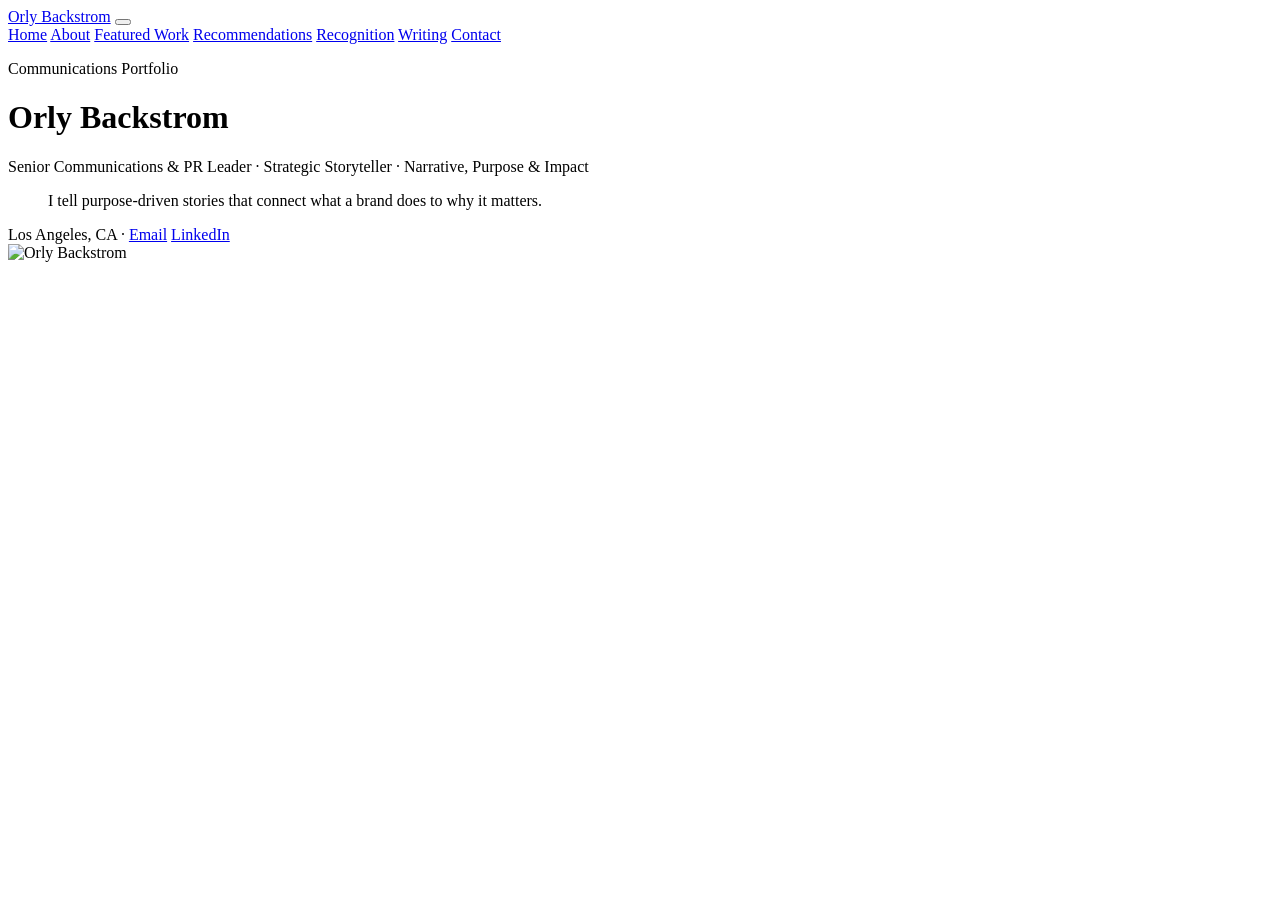
==== commit f50620ac: "Add files via upload" ====
--- a/index.html
+++ b/index.html
@@ -1,1739 +1,97 @@
 <!DOCTYPE html>
 <html lang="en">
 <head>
-<meta charset="UTF-8">
-<meta name="viewport" content="width=device-width, initial-scale=1.0">
-<title>Orly Backstrom Communications Portfolio</title>
+  <meta charset="UTF-8">
+  <meta name="viewport" content="width=device-width, initial-scale=1.0">
+  <link rel="icon" type="image/x-icon" href="favicon.ico">
+  <link rel="icon" type="image/png" sizes="32x32" href="favicon-32.png">
+  <link rel="apple-touch-icon" sizes="180x180" href="apple-touch-icon.png">
+  <title>Orly Backstrom — Communications Portfolio</title>
 
-<!-- Open Graph / LinkedIn preview -->
-<meta property="og:type" content="website">
-<meta property="og:url" content="https://orlybackstrom.com/">
-<meta property="og:title" content="Orly Backstrom — Senior Communications & PR Leader">
-<meta property="og:description" content="Communications and PR leader specializing in technology, corporate purpose, and brand storytelling. Based in Los Angeles.">
-<meta property="og:image" content="https://orlybackstrom.com/thumbnail.png">
-<meta property="og:image:width" content="1200">
-<meta property="og:image:height" content="627">
+  <!-- SEO & Social Sharing -->
+  <meta name="description" content="Senior Communications & PR Leader · Strategic Storyteller · Narrative, Purpose & Impact">
+  <meta property="og:title" content="Orly Backstrom's Portfolio">
+  <meta property="og:description" content="Senior Communications & PR Leader · Strategic Storyteller · Narrative, Purpose & Impact">
+  <meta property="og:image" content="https://orlybackstrom.com/images/og-preview.jpg">
+  <meta property="og:url" content="https://orlybackstrom.com/">
+  <meta property="og:type" content="website">
+  <meta name="twitter:card" content="summary_large_image">
+  <meta name="twitter:title" content="Orly Backstrom's Portfolio">
+  <meta name="twitter:description" content="Senior Communications & PR Leader · Strategic Storyteller · Narrative, Purpose & Impact">
+  <meta name="twitter:image" content="https://orlybackstrom.com/images/og-preview.jpg">
 
-<!-- Twitter/X card (good to have too) -->
-<meta name="twitter:card" content="summary_large_image">
-<meta name="twitter:image" content="https://orlybackstrom.com/thumbnail.png">
-<link href="https://fonts.googleapis.com/css2?family=Cormorant+Garamond:ital,wght@0,400;0,600;0,700;1,400;1,600&family=DM+Sans:opsz,wght@9..40,300;9..40,400;9..40,500;9..40,600&display=swap" rel="stylesheet">
-<style>
-:root {
-  --ink: #0D0D0D;
-  --navy: #1A1A1A;
-  --blue: #1A1A1A;
-  --mid-blue: #B38688;
-  --gold: #B38688;
-  --gold-light: #C9A0A3;
-  --cream: #FFFFFF;
-  --warm: #FDF5F6;
-  --border: #DDD0D3;
-  --muted: #5A4A4E;
-  --white: #FFFFFF;
-}
-
-* { margin: 0; padding: 0; box-sizing: border-box; }
-
-html { scroll-behavior: smooth; }
-
-body {
-  font-family: 'DM Sans', sans-serif;
-  background: #F5F0EB;
-  color: var(--ink);
-  line-height: 1.7;
-  font-size: 16px;
-}
-
-/* ── NAV ── */
-nav {
-  position: fixed;
-  top: 0; left: 0; right: 0;
-  z-index: 100;
-  background: rgba(179,134,136,0.97);
-  backdrop-filter: blur(10px);
-  padding: 0 60px;
-  display: flex;
-  justify-content: space-between;
-  align-items: center;
-  height: 64px;
-}
-
-.nav-name {
-  font-family: 'Cormorant Garamond', serif;
-  font-size: 20px;
-  font-weight: 600;
-  color: var(--white);
-  letter-spacing: 0.5px;
-}
-
-.nav-links {
-  display: flex;
-  gap: 36px;
-  list-style: none;
-}
-
-.nav-links a {
-  font-size: 13px;
-  font-weight: 500;
-  color: rgba(255,255,255,0.6);
-  text-decoration: none;
-  letter-spacing: 0.5px;
-  transition: color 0.2s;
-}
-
-.nav-links a:hover { color: var(--white); }
-.nav-links a.active-nav { color: var(--white); border-bottom: 2px solid var(--white); padding-bottom: 4px; }
-
-.hamburger {
-  display: none;
-  background: none;
-  border: none;
-  cursor: pointer;
-  padding: 4px;
-}
-.hamburger span {
-  display: block;
-  width: 24px;
-  height: 2px;
-  background: #fff;
-  margin: 5px 0;
-  transition: 0.3s;
-}
-
-@media (max-width: 900px) {
-  nav { padding: 0 24px; }
-  .hamburger { display: block; }
-  .nav-links {
-    display: none;
-    position: fixed;
-    top: 64px;
-    left: 0;
-    right: 0;
-    background: rgba(179,134,136,0.98);
-    flex-direction: column;
-    gap: 0;
-    padding: 16px 0;
-    box-shadow: 0 8px 24px rgba(0,0,0,0.15);
-  }
-  .nav-links.open { display: flex; }
-  .nav-links li { text-align: center; }
-  .nav-links a {
-    display: block;
-    padding: 14px 24px;
-    font-size: 15px;
-    color: rgba(255,255,255,0.8);
-  }
-  .nav-links a:hover, .nav-links a.active-nav {
-    background: rgba(255,255,255,0.1);
-    color: #fff;
-  }
-  section { padding: 80px 24px; }
-  .hero { padding: 100px 24px 60px; }
-  .hero div[style*="grid-template-columns"] {
-    display: flex !important;
-    flex-direction: column !important;
-  }
-  .hero div[style*="320px"] {
-    width: 200px !important;
-    height: 220px !important;
-  }
-  #page-writing div[style*="grid-template-columns:repeat(3"] {
-    grid-template-columns: 1fr !important;
-  }
-}
-
-/* ── HERO ── */
-.hero {
-  min-height: 100vh;
-  background: #FAF6F4;
-  display: flex;
-  flex-direction: column;
-  justify-content: center;
-  padding: 120px 80px 80px;
-  position: relative;
-  overflow: hidden;
-}
-
-
-
-.hero-tag {
-  font-size: 11px;
-  font-weight: 600;
-  letter-spacing: 4px;
-  text-transform: uppercase;
-  color: var(--gold);
-  margin-bottom: 24px;
-  opacity: 0;
-  animation: fadeUp 0.8s ease forwards 0.2s;
-}
-
-.hero h1 {
-  font-family: 'Cormorant Garamond', serif;
-  font-size: clamp(52px, 7vw, 88px);
-  font-weight: 700;
-  color: #1A1A1A;
-  line-height: 1.05;
-  margin-bottom: 8px;
-  opacity: 0;
-  animation: fadeUp 0.8s ease forwards 0.4s;
-}
-
-.hero-headline {
-  font-size: clamp(14px, 1.8vw, 17px);
-  color: #5A4A4E;
-  font-weight: 400;
-  margin-bottom: 40px;
-  letter-spacing: 0.3px;
-  opacity: 0;
-  animation: fadeUp 0.8s ease forwards 0.6s;
-}
-
-.hero-positioning {
-  max-width: 560px;
-  border-left: 2px solid #B38688;
-  padding-left: 28px;
-  margin-bottom: 32px;
-  opacity: 0;
-  animation: fadeUp 0.8s ease forwards 0.8s;
-}
-
-.hero-positioning p {
-  font-family: 'Cormorant Garamond', serif;
-  font-size: clamp(20px, 2.5vw, 26px);
-  font-style: italic;
-  color: #1A1A1A;
-  line-height: 1.5;
-}
-
-.hero-why {
-  max-width: 520px;
-  opacity: 0;
-  animation: fadeUp 0.8s ease forwards 1s;
-}
-
-.hero-why p {
-  font-size: 15px;
-  color: #5A4A4E;
-  line-height: 1.8;
-  font-weight: 300;
-}
-
-.hero-scroll {
-  position: absolute;
-  bottom: 40px;
-  left: 80px;
-  display: flex;
-  align-items: center;
-  gap: 12px;
-  opacity: 0;
-  animation: fadeUp 0.8s ease forwards 1.2s;
-}
-
-.hero-scroll span {
-  font-size: 11px;
-  letter-spacing: 3px;
-  text-transform: uppercase;
-  color: rgba(255,255,255,0.35);
-}
-
-.scroll-line {
-  width: 48px;
-  height: 1px;
-  background: rgba(255,255,255,0.15);
-}
-
-@keyframes fadeUp {
-  from { opacity: 0; transform: translateY(20px); }
-  to { opacity: 1; transform: translateY(0); }
-}
-
-/* ── SECTIONS (PAGED LAYOUT) ── */
-.page-section {
-  display: none;
-  min-height: calc(100vh - 64px);
-  margin-top: 64px;
-  overflow-y: auto;
-}
-.page-section.active-page {
-  display: block;
-  animation: pageFadeIn 0.35s ease;
-}
-@keyframes pageFadeIn {
-  from { opacity: 0; transform: translateY(12px); }
-  to { opacity: 1; transform: translateY(0); }
-}
-
-section { padding: 100px 80px; }
-
-.section-eyebrow {
-  font-size: 11px;
-  font-weight: 600;
-  letter-spacing: 4px;
-  text-transform: uppercase;
-  color: var(--gold);
-  margin-bottom: 8px;
-}
-
-.section-title {
-  font-family: 'Cormorant Garamond', serif;
-  font-size: clamp(32px, 4vw, 48px);
-  font-weight: 700;
-  color: var(--navy);
-  line-height: 1.15;
-  margin-bottom: 16px;
-}
-
-.section-intro {
-  font-size: 17px;
-  color: var(--muted);
-  max-width: 620px;
-  line-height: 1.75;
-  margin-bottom: 60px;
-  font-weight: 300;
-}
-
-/* ── ABOUT ── */
-#about {
-  background: #FFFFFF;
-}
-
-.about-tabs {
-  display: flex;
-  gap: 0;
-  margin-bottom: 40px;
-  border-bottom: 1px solid var(--border);
-  overflow-x: auto;
-  -webkit-overflow-scrolling: touch;
-  scrollbar-width: none;
-}
-.about-tabs::-webkit-scrollbar { display: none; }
-
-.about-tab {
-  padding: 16px 28px;
-  font-family: 'DM Sans', sans-serif;
-  font-size: 14px;
-  font-weight: 400;
-  color: #8B7275;
-  background: none;
-  border: none;
-  border-bottom: 3px solid transparent;
-  cursor: pointer;
-  white-space: nowrap;
-  transition: all 0.2s;
-  margin-bottom: -1px;
-}
-.about-tab:hover {
-  color: var(--navy);
-}
-.about-tab.active {
-  color: var(--navy);
-  font-weight: 600;
-  border-bottom-color: var(--gold);
-}
-
-.about-panel {
-  display: none;
-  animation: tabFadeIn 0.35s ease;
-}
-.about-panel.active {
-  display: block;
-}
-
-.about-left .section-title { margin-bottom: 24px; }
-
-.about-story p {
-  font-size: 16px;
-  color: #3a3530;
-  line-height: 1.85;
-  margin-bottom: 20px;
-}
-
-.about-story p:last-child { margin-bottom: 0; }
-
-.about-story strong {
-  color: var(--navy);
-  font-weight: 600;
-}
-
-.about-right { padding-top: 0; }
-
-.differentiator {
-  border-left: 2px solid var(--border);
-  padding: 20px 0 20px 24px;
-  margin-bottom: 4px;
-  transition: border-color 0.2s;
-}
-
-.differentiator:hover { border-color: var(--gold); }
-
-.differentiator h4 {
-  font-size: 13px;
-  font-weight: 600;
-  text-transform: uppercase;
-  letter-spacing: 0.5px;
-  color: var(--navy);
-  margin-bottom: 6px;
-}
-
-.differentiator p {
-  font-size: 14px;
-  color: var(--muted);
-  line-height: 1.65;
-}
-
-/* ── WORK ── */
-#work { background: #FFFFFF; }
-
-/* Tab navigation */
-.work-tabs {
-  display: flex;
-  gap: 12px;
-  margin-bottom: 48px;
-  overflow-x: auto;
-  -webkit-overflow-scrolling: touch;
-  scrollbar-width: none;
-  flex-wrap: wrap;
-  position: sticky;
-  top: 64px;
-  background: #F5F0EB;
-  padding: 16px 0;
-  z-index: 50;
-}
-.work-tabs::-webkit-scrollbar { display: none; }
-
-.work-tab {
-  padding: 14px 24px;
-  font-family: 'DM Sans', sans-serif;
-  font-size: 13px;
-  font-weight: 500;
-  letter-spacing: 0.5px;
-  color: var(--gold);
-  background: #fff;
-  border: 1.5px solid var(--gold);
-  border-radius: 8px;
-  cursor: pointer;
-  white-space: nowrap;
-  transition: all 0.25s;
-}
-.work-tab:hover {
-  background: rgba(179,134,136,0.08);
-  color: var(--navy);
-}
-.work-tab.active {
-  color: #fff;
-  background: var(--gold);
-  border-color: var(--gold);
-  font-weight: 600;
-}
-
-.tab-panel {
-  display: none;
-  animation: tabFadeIn 0.35s ease;
-}
-.tab-panel.active {
-  display: block;
-}
-@keyframes tabFadeIn {
-  from { opacity: 0; transform: translateY(8px); }
-  to { opacity: 1; transform: translateY(0); }
-}
-
-@media (max-width: 768px) {
-  .work-tabs {
-    gap: 8px;
-    padding: 0 20px;
-    flex-wrap: nowrap;
-  }
-  .work-tab {
-    padding: 10px 16px;
-    font-size: 12px;
-  }
-  .recs-grid {
-    grid-template-columns: 1fr !important;
-  }
-  .rec-card.featured {
-    grid-column: span 1 !important;
-  }
-}
-
-/* Case study card */
-.case-study {
-  border: 1px solid var(--border);
-  margin-bottom: 40px;
-  overflow: hidden;
-  transition: box-shadow 0.3s;
-}
-
-.case-study:hover {
-  box-shadow: 0 8px 40px rgba(10,10,10,0.08);
-}
-
-.cs-header {
-  display: grid;
-  grid-template-columns: 1fr auto;
-  align-items: start;
-  gap: 24px;
-  padding: 40px 48px 32px;
-  border-bottom: 1px solid var(--border);
-}
-
-.cs-company {
-  font-size: 11px;
-  font-weight: 600;
-  letter-spacing: 3px;
-  text-transform: uppercase;
-  color: var(--gold);
-  margin-bottom: 8px;
-}
-
-.cs-title {
-  font-family: 'Cormorant Garamond', serif;
-  font-size: 30px;
-  font-weight: 700;
-  color: var(--navy);
-  line-height: 1.2;
-  margin-bottom: 10px;
-}
-
-.cs-role {
-  font-size: 14px;
-  color: var(--muted);
-  font-style: italic;
-}
-
-.cs-badges {
-  display: flex;
-  flex-direction: column;
-  gap: 8px;
-  align-items: flex-end;
-}
-
-.badge {
-  font-size: 11px;
-  font-weight: 600;
-  letter-spacing: 0.5px;
-  padding: 5px 14px;
-  border-radius: 2px;
-  white-space: nowrap;
-}
-
-.badge-award {
-  background: rgba(179,134,136,0.1);
-  color: var(--gold);
-  border: 1px solid rgba(179,134,136,0.3);
-}
-
-.badge-result {
-  background: rgba(26,26,26,0.06);
-  color: #1A1A1A;
-  border: 1px solid rgba(26,26,26,0.15);
-}
-
-.cs-body {
-  padding: 40px 48px;
-  display: grid;
-  grid-template-columns: 1fr 1fr 1fr;
-  gap: 40px;
-}
-
-.cs-section-label {
-  font-size: 10px;
-  font-weight: 600;
-  letter-spacing: 3px;
-  text-transform: uppercase;
-  color: var(--gold);
-  margin-bottom: 12px;
-}
-
-.cs-section-title {
-  font-family: 'Cormorant Garamond', serif;
-  font-size: 18px;
-  font-weight: 600;
-  color: var(--navy);
-  margin-bottom: 12px;
-}
-
-.cs-text {
-  font-size: 14px;
-  color: #4a4540;
-  line-height: 1.75;
-}
-
-.cs-metrics {
-  margin-top: 16px;
-  display: flex;
-  flex-direction: column;
-  gap: 10px;
-}
-
-.metric {
-  display: flex;
-  align-items: baseline;
-  gap: 8px;
-}
-
-.metric-number {
-  font-family: 'Cormorant Garamond', serif;
-  font-size: 28px;
-  font-weight: 700;
-  color: var(--navy);
-  line-height: 1;
-}
-
-.metric-label {
-  font-size: 13px;
-  color: var(--muted);
-}
-
-.cs-footer {
-  padding: 24px 48px;
-  border-top: 1px solid var(--border);
-}
-
-.cs-through-line {
-  font-family: 'Cormorant Garamond', serif;
-  font-size: 17px;
-  font-style: italic;
-  color: var(--navy);
-  line-height: 1.55;
-}
-
-.cs-through-line::before {
-  content: '→ ';
-  color: var(--gold);
-  font-style: normal;
-  font-weight: 600;
-}
-
-.cs-links {
-  margin-top: 12px;
-  display: flex;
-  gap: 20px;
-  flex-wrap: wrap;
-}
-
-.cs-link {
-  font-size: 12px;
-  font-weight: 600;
-  color: var(--gold);
-  text-decoration: none;
-  letter-spacing: 0.3px;
-  border-bottom: 1px solid rgba(179,134,136,0.3);
-  padding-bottom: 1px;
-  transition: border-color 0.2s, color 0.2s;
-}
-
-.cs-link:hover {
-  color: var(--navy);
-  border-color: var(--navy);
-}
-
-/* ── WHAT THEY SAY ── */
-#recommendations {
-  background: #F5F0EB;
-  padding: 100px 80px;
-}
-
-#recommendations .section-eyebrow { color: #B38688; }
-#recommendations .section-title { color: #1A1A1A; }
-#recommendations .section-intro { color: #5A4A4E; }
-
-.recs-grid {
-  display: grid;
-  grid-template-columns: repeat(2, 1fr);
-  gap: 24px;
-}
-
-.rec-card {
-  background: #FFFFFF;
-  border: 1px solid #DDD0D3;
-  padding: 28px;
-  transition: box-shadow 0.2s, border-color 0.2s;
-}
-
-.rec-card:hover {
-  background: rgba(255,255,255,0.07);
-  border-color: rgba(179,134,136,0.4);
-}
-
-.rec-card.featured {
-  grid-column: span 2;
-  background: rgba(179,134,136,0.06);
-  border-color: rgba(179,134,136,0.25);
-}
-
-.rec-quote {
-  font-family: 'Cormorant Garamond', serif;
-  font-size: 19px;
-  font-style: normal;
-  color: #3a3030;
-  line-height: 1.75;
-  margin-bottom: 24px;
-}
-
-.rec-quote::before {
-  content: '\201C';
-  font-size: 48px;
-  color: var(--gold);
-  line-height: 0;
-  vertical-align: -18px;
-  margin-right: 4px;
-  font-style: normal;
-}
-
-.rec-attribution {
-  border-top: 1px solid #DDD0D3;
-  padding-top: 16px;
-}
-
-.rec-name {
-  font-size: 13px;
-  font-weight: 600;
-  color: var(--gold-light);
-  margin-bottom: 3px;
-}
-
-.rec-title {
-  font-size: 12px;
-  color: #8B7275;
-}
-
-/* ── AWARDS ── */
-#awards {
-  background: #FFFFFF;
-  padding: 80px;
-}
-
-.awards-grid {
-  display: grid;
-  grid-template-columns: repeat(3, 1fr);
-  gap: 20px;
-  margin-top: 48px;
-}
-
-.award-item {
-  padding: 24px;
-  border: 1px solid var(--border);
-  border-top: 3px solid var(--gold);
-  transition: box-shadow 0.2s;
-}
-
-.award-item:hover {
-  box-shadow: 0 4px 20px rgba(10,10,10,0.06);
-}
-
-.award-year {
-  font-size: 11px;
-  font-weight: 600;
-  letter-spacing: 2px;
-  color: var(--gold);
-  margin-bottom: 8px;
-}
-
-.award-name {
-  font-size: 14px;
-  font-weight: 600;
-  color: var(--navy);
-  line-height: 1.4;
-  margin-bottom: 4px;
-}
-
-.award-org {
-  font-size: 12px;
-  color: var(--muted);
-}
-
-/* ── WRITING SAMPLES ── */
-#writing {
-  background: #FDF5F6;
-}
-
-.writing-grid {
-  display: grid;
-  grid-template-columns: repeat(3, 1fr);
-  gap: 20px;
-}
-
-.writing-card {
-  background: #FFFFFF;
-  border: 1px solid var(--border);
-  padding: 28px;
-  text-decoration: none;
-  display: block;
-  transition: box-shadow 0.2s, border-color 0.2s;
-}
-
-.writing-card:hover {
-  box-shadow: 0 4px 20px rgba(10,10,10,0.08);
-  border-color: var(--gold);
-}
-
-.writing-outlet {
-  font-size: 10px;
-  font-weight: 600;
-  letter-spacing: 3px;
-  text-transform: uppercase;
-  color: var(--gold);
-  margin-bottom: 10px;
-}
-
-.writing-title {
-  font-family: 'Cormorant Garamond', serif;
-  font-size: 19px;
-  font-weight: 600;
-  color: var(--navy);
-  line-height: 1.35;
-  margin-bottom: 10px;
-}
-
-.writing-desc {
-  font-size: 13px;
-  color: var(--muted);
-  line-height: 1.6;
-}
-
-/* ── CTA ── */
-#contact {
-  background: #F5F0EB;
-  text-align: center;
-  padding: 100px 80px;
-}
-
-#contact .section-eyebrow { color: #B38688; }
-
-.contact-title {
-  font-family: 'Cormorant Garamond', serif;
-  font-size: clamp(36px, 5vw, 60px);
-  font-weight: 700;
-  color: #1A1A1A;
-  line-height: 1.15;
-  max-width: 700px;
-  margin: 0 auto 24px;
-}
-
-.contact-sub {
-  font-size: 16px;
-  color: #5A4A4E;
-  max-width: 480px;
-  margin: 0 auto 48px;
-  line-height: 1.75;
-  font-weight: 300;
-}
-
-.contact-links {
-  display: flex;
-  justify-content: center;
-  gap: 32px;
-  flex-wrap: wrap;
-}
-
-.contact-link {
-  font-size: 14px;
-  font-weight: 600;
-  color: #8B2D42;
-  text-decoration: none;
-  letter-spacing: 0.5px;
-  border-bottom: 1px solid rgba(139,45,66,0.3);
-  padding-bottom: 2px;
-  transition: border-color 0.2s;
-}
-
-.contact-link:hover { border-color: #8B2D42; }
-
-/* ── RESPONSIVE ── */
-@media (max-width: 960px) {
-  nav { padding: 0 32px; }
-  .nav-links { gap: 24px; }
-  section { padding: 72px 40px; }
-  .hero { padding: 100px 40px 60px; }
-  #about { }
-  .about-right { padding-top: 0; }
-  .cs-body { grid-template-columns: 1fr 1fr; }
-  .recs-grid { grid-template-columns: 1fr 1fr; }
-  .rec-card.featured { grid-column: span 2; }
-  .awards-grid { grid-template-columns: 1fr 1fr; }
-  .writing-grid { grid-template-columns: 1fr 1fr; }
-  #awards { padding: 72px 40px; }
-  #recommendations { padding: 72px 40px; }
-  #contact { padding: 72px 40px; }
-}
-
-@media (max-width: 640px) {
-  nav .nav-links { display: none; }
-  section { padding: 60px 24px; }
-  .hero { padding: 100px 24px 60px; }
-  .cs-header { grid-template-columns: 1fr; }
-  .cs-badges { align-items: flex-start; }
-  .cs-body { grid-template-columns: 1fr; }
-  .cs-header, .cs-body, .cs-footer { padding: 28px; }
-  .recs-grid { grid-template-columns: 1fr; }
-  .rec-card.featured { grid-column: span 1; }
-  .awards-grid { grid-template-columns: 1fr; }
-  .writing-grid { grid-template-columns: 1fr; }
-  #awards { padding: 60px 24px; }
-  #recommendations { padding: 60px 24px; }
-  #contact { padding: 60px 24px; }
-  .hero-scroll { left: 24px; }
-}
-</style>
-<script>
-function switchWorkTab(idx) {
-  var panels = document.querySelectorAll('.tab-panel');
-  var tabs = document.querySelectorAll('.work-tab');
-  for (var i = 0; i < panels.length; i++) {
-    panels[i].classList.remove('active');
-    tabs[i].classList.remove('active');
-  }
-  panels[idx].classList.add('active');
-  tabs[idx].classList.add('active');
-}
-function switchAboutTab(idx) {
-  var panels = document.querySelectorAll('#about .about-panel');
-  var tabs = document.querySelectorAll('#about .about-tab');
-  for (var i = 0; i < panels.length; i++) {
-    panels[i].classList.remove('active');
-    tabs[i].classList.remove('active');
-  }
-  panels[idx].classList.add('active');
-  tabs[idx].classList.add('active');
-}
-function toggleNav() {
-  document.querySelector('.nav-links').classList.toggle('open');
-}
-function switchPage(pageId) {
-  document.querySelector('.nav-links').classList.remove('open');
-  var allPages = document.querySelectorAll('.page-section');
-  var allNavLinks = document.querySelectorAll('.nav-links a');
-  for (var i = 0; i < allPages.length; i++) {
-    allPages[i].classList.remove('active-page');
-  }
-  for (var j = 0; j < allNavLinks.length; j++) {
-    allNavLinks[j].classList.remove('active-nav');
-  }
-  var target = document.getElementById('page-' + pageId);
-  if (target) {
-    target.classList.add('active-page');
-    window.scrollTo(0, 0);
-  }
-  var activeLink = document.querySelector('.nav-links a[data-page="' + pageId + '"]');
-  if (activeLink) {
-    activeLink.classList.add('active-nav');
-  }
-}
-</script>
+  <link rel="stylesheet" href="css/styles.css">
 </head>
 <body>
 
-<!-- NAV -->
-<nav>
-  <div class="nav-name" style="cursor:pointer;" onclick="switchPage('home')">Orly Backstrom</div>
-  <button class="hamburger" onclick="toggleNav()">
-    <span></span><span></span><span></span>
-  </button>
-  <ul class="nav-links">
-    <li><a href="#" onclick="switchPage('home');return false;" data-page="home">Home</a></li>
-    <li><a href="#" onclick="switchPage('about');return false;" data-page="about">About</a></li>
-    <li><a href="#" onclick="switchPage('work');return false;" data-page="work">Featured Work</a></li>
-    <li><a href="#" onclick="switchPage('recommendations');return false;" data-page="recommendations">Recommendations</a></li>
-    <li><a href="#" onclick="switchPage('awards');return false;" data-page="awards">Recognition</a></li>
-    <li><a href="#" onclick="switchPage('writing');return false;" data-page="writing">Writing</a></li>
-    <li><a href="#" onclick="switchPage('contact');return false;" data-page="contact">Contact</a></li>
-  </ul>
-</nav>
+  <!-- ============ HEADER ============ -->
+  <header class="site-header">
+    <div class="site-header-inner">
+      <a href="index.html" class="site-logo">Orly Backstrom</a>
+      <button class="nav-toggle" aria-label="Toggle menu" aria-expanded="false">
+        <span class="nav-toggle-bar"></span>
+        <span class="nav-toggle-bar"></span>
+        <span class="nav-toggle-bar"></span>
+      </button>
+      <nav class="site-nav">
+        <a href="index.html" class="active">Home</a>
+        <a href="about.html">About</a>
+        <a href="featured-work.html">Featured Work</a>
+        <a href="recommendations.html">Recommendations</a>
+        <a href="recognition.html">Recognition</a>
+        <a href="writing.html">Writing</a>
+        <a href="contact.html">Contact</a>
+      </nav>
+    </div>
+  </header>
 
-<!-- HERO -->
-<div class="page-section active-page" id="page-home">
-<section class="hero" id="home">
-  <div style="display:grid; grid-template-columns: 1fr 380px; gap: 80px; align-items: center; width: 100%;">
-    <div>
-      <div class="hero-tag">Communications Portfolio</div>
-      <h1>Orly Backstrom</h1>
-      <div class="hero-headline">Senior Communications &amp; PR Leader &nbsp;·&nbsp; Strategic Storyteller &nbsp;·&nbsp; Narrative, Purpose &amp; Impact</div>
-      <div class="hero-positioning">
+  <!-- ============ HERO ============ -->
+  <main class="hero">
+    <div class="hero-text">
+      <p class="hero-eyebrow">Communications Portfolio</p>
+      <h1 class="hero-name">Orly Backstrom</h1>
+      <p class="hero-tagline">Senior Communications &amp; PR Leader <span class="divider">·</span> Strategic Storyteller <span class="divider">·</span> Narrative, Purpose &amp; Impact</p>
+
+      <blockquote class="hero-quote">
         <p>I tell purpose-driven stories that connect what a brand does to why it matters.</p>
-      </div>
-      <div style="margin-top: 32px; display: flex; gap: 24px; flex-wrap: wrap; align-items: center;">
-        <span style="font-size:13px; color:#5A4A4E;">Los Angeles, CA</span>
-        <span style="color:#DDD0D3;">·</span>
-        <a href="mailto:orlybackstrom@gmail.com" style="font-size:13px; font-weight:600; color:#B38688; text-decoration:none; border-bottom:1px solid rgba(179,134,136,0.4); padding-bottom:2px;">Email</a>
-        <a href="https://linkedin.com/in/orlybackstrom" style="font-size:13px; font-weight:600; color:#B38688; text-decoration:none; border-bottom:1px solid rgba(179,134,136,0.4); padding-bottom:2px;">LinkedIn</a>
-      </div>
-    </div>
-    <div style="display: flex; flex-direction: column; align-items: center; gap: 20px;">
-      <div style="width: 320px; height: 360px; border-radius: 50%; overflow: hidden; border: 4px solid #B38688; box-shadow: 0 8px 40px rgba(179,134,136,0.25); flex-shrink:0;">
-        <img src="[data-uri]" alt="Orly Backstrom" style="width:100%; height:100%; object-fit:cover; object-position: center 5%;">
-      </div>
+      </blockquote>
 
-    </div>
-  </div>
-</section>
-</div><!-- end page-home -->
-
-<!-- ABOUT -->
-<div class="page-section" id="page-about">
-<section id="about" style="max-width:800px; margin:0 auto;">
-  <h2 class="section-title">About</h2>
-
-  <div class="about-story" style="margin-bottom:48px;">
-    <p>I'm a strategic communicator who sees the whole picture. I proactively identify what's missing, build the relationships and trust that make compelling storytelling possible, and see it through from strategy to execution. Leading with curiosity, I find the why behind the work and craft narratives that strengthen reputation and move business goals forward.</p>
-    <p>My career has been built at the intersection of storytelling and corporate purpose, working across global tech companies and iconic consumer brands. That cross-industry range, combined with nearly a decade as a content creator, gives me a distinctive ability to connect with diverse audiences, translate complex ideas into stories that resonate, and build authentic community and engagement.</p>
-    <p>What energizes me most is telling purpose-driven stories for mission-driven organizations in a way that drives meaningful impact and builds lasting trust.</p>
-  </div>
-
-  <div class="about-tabs">
-    <button class="about-tab active" onclick="switchAboutTab(0)">How I Work</button>
-    <button class="about-tab" onclick="switchAboutTab(1)">What Sets Me Apart</button>
-    <button class="about-tab" onclick="switchAboutTab(2)">Experience</button>
-  </div>
-
-  <!-- HOW I WORK -->
-  <div class="about-panel active" data-about="0">
-    <div class="about-left">
-      <div class="about-story">
-        <p>I prioritize building strong, genuine relationships. Leading with curiosity, empathy, and compassion, I ask the right questions and listen thoughtfully to build meaningful connection and trust. Colleagues consistently describe me as collaborative, reliable, and someone who brings calm and positive energy under pressure. I communicate directly and clearly, connecting the dots across teams and organizations.</p>
-      </div>
-    </div>
-  </div>
-
-  <!-- WHAT SETS ME APART -->
-  <div class="about-panel" data-about="1">
-    <div class="about-right">
-      <div class="differentiator">
-        <h4>Builder and Strategic Architect</h4>
-        <p>I proactively identify what's missing and build the relationships, programs, and infrastructure that make compelling storytelling possible, from the communications strategy and stakeholder relationships I built at the Taco Bell Foundation to the executive visibility platforms and global PR strategies I developed at Intel.</p>
-      </div>
-      <div class="differentiator">
-        <h4>Purpose-Driven Storyteller</h4>
-        <p>I identify the why behind what organizations do and translate it into compelling stories that resonate and drive business impact, connecting what brands do to why it matters.</p>
-      </div>
-      <div class="differentiator">
-        <h4>Trusted Executive Advisor</h4>
-        <p>I serve as a strategic advisor to senior leaders, building trust by providing thoughtful counsel on message development, thought leadership, and high-stakes media and speaking engagements. I craft platforms and communications that authentically reflect their voice, vision, and point of view.</p>
-      </div>
-      <div class="differentiator">
-        <h4>Curiosity-Driven, Committed to Growth</h4>
-        <p>I approach every challenge with genuine curiosity, asking the right questions to develop deep understanding. I am fully committed to continuously developing my craft, staying ahead of industry shifts, and finding ways to improve the work.</p>
-      </div>
-    </div>
-  </div>
-
-  <!-- EXPERIENCE -->
-  <div class="about-panel" data-about="2">
-    <div style="margin-bottom:40px;">
-      <div style="font-size:11px; font-weight:600; letter-spacing:3px; text-transform:uppercase; color:#B38688; margin-bottom:24px;">Experience</div>
-
-      <!-- Block -->
-      <div style="display:grid; grid-template-columns:90px 20px 1fr; gap:0 16px; align-items:stretch;">
-        <div style="text-align:right; padding:4px 0 32px;"><span style="font-size:12px; color:#8B7275; font-weight:500;">2025–2026</span></div>
-        <div style="display:flex; flex-direction:column; align-items:center;">
-          <div style="width:10px; height:10px; border-radius:50%; background:rgba(179,134,136,0.25); flex-shrink:0; margin-top:5px;"></div>
-          <div style="width:1px; background:rgba(179,134,136,0.25); flex:1;"></div>
-        </div>
-        <div style="padding:0 0 32px 0;">
-          <div style="font-family:'Cormorant Garamond',serif; font-size:20px; font-weight:600; color:#1A1A1A; margin-bottom:3px;">Block, Inc. (Square, Cash App, Afterpay)</div>
-          <div style="font-size:13px; color:#5A4A4E;">Senior Communications Manager, Global Communications</div>
-        </div>
-      </div>
-
-      <!-- Intel -->
-      <div style="display:grid; grid-template-columns:90px 20px 1fr; gap:0 16px; align-items:stretch;">
-        <div style="text-align:right; padding:4px 0 32px;"><span style="font-size:12px; color:#8B7275; font-weight:500;">2022–2025</span></div>
-        <div style="display:flex; flex-direction:column; align-items:center;">
-          <div style="width:10px; height:10px; border-radius:50%; background:rgba(179,134,136,0.25); flex-shrink:0; margin-top:5px;"></div>
-          <div style="width:1px; background:rgba(179,134,136,0.25); flex:1;"></div>
-        </div>
-        <div style="padding:0 0 32px 0;">
-          <div style="font-family:'Cormorant Garamond',serif; font-size:20px; font-weight:600; color:#1A1A1A; margin-bottom:3px;">Intel Corporation</div>
-          <div style="font-size:13px; color:#5A4A4E;">Sr. Corporate Communications &amp; PR Manager</div>
-        </div>
-      </div>
-
-      <!-- Taco Bell Foundation -->
-      <div style="display:grid; grid-template-columns:90px 20px 1fr; gap:0 16px; align-items:stretch;">
-        <div style="text-align:right; padding:4px 0 32px;"><span style="font-size:12px; color:#8B7275; font-weight:500;">2019–2022</span></div>
-        <div style="display:flex; flex-direction:column; align-items:center;">
-          <div style="width:10px; height:10px; border-radius:50%; background:rgba(179,134,136,0.25); flex-shrink:0; margin-top:5px;"></div>
-          <div style="width:1px; background:rgba(179,134,136,0.25); flex:1;"></div>
-        </div>
-        <div style="padding:0 0 32px 0;">
-          <div style="font-family:'Cormorant Garamond',serif; font-size:20px; font-weight:600; color:#1A1A1A; margin-bottom:3px;">Taco Bell Foundation</div>
-          <div style="font-size:13px; color:#5A4A4E;">Social Impact Partnerships Communications Manager</div>
-        </div>
-      </div>
-
-      <!-- Content Creator -->
-      <div style="display:grid; grid-template-columns:90px 20px 1fr; gap:0 16px; align-items:start;">
-        <div style="text-align:right; padding:4px 0 0;"><span style="font-size:12px; color:#8B7275; font-weight:500;">2015–2024</span></div>
-        <div style="display:flex; flex-direction:column; align-items:center;">
-          <div style="width:10px; height:10px; border-radius:50%; background:rgba(179,134,136,0.25); flex-shrink:0; margin-top:5px;"></div>
-        </div>
-        <div style="padding:0;">
-          <div style="font-family:'Cormorant Garamond',serif; font-size:20px; font-weight:600; color:#1A1A1A; margin-bottom:3px;">Content Creator &amp; Digital Brand Consultant</div>
-          <div style="font-size:13px; color:#5A4A4E;">Independent · YouTube &amp; Brand Partnerships</div>
-        </div>
+      <div class="hero-meta">
+        <span>Los Angeles, CA</span>
+        <span class="divider">·</span>
+        <a href="mailto:orlybackstrom@gmail.com">Email</a>
+        <a href="https://www.linkedin.com/in/orlybackstrom/" target="_blank" rel="noopener">LinkedIn</a>
       </div>
     </div>
 
-    <div>
-      <div style="font-size:11px; font-weight:600; letter-spacing:3px; text-transform:uppercase; color:#B38688; margin-bottom:24px;">Education</div>
-
-      <!-- USC -->
-      <div style="display:grid; grid-template-columns:90px 20px 1fr; gap:0 16px; align-items:stretch;">
-        <div style="text-align:right; padding:4px 0 32px;"><span style="font-size:12px; color:#8B7275; font-weight:500;">2020–2022</span></div>
-        <div style="display:flex; flex-direction:column; align-items:center;">
-          <div style="width:10px; height:10px; border-radius:50%; background:rgba(179,134,136,0.25); flex-shrink:0; margin-top:5px;"></div>
-          <div style="width:1px; background:rgba(179,134,136,0.25); flex:1;"></div>
-        </div>
-        <div style="padding:0 0 32px 0;">
-          <div style="font-family:'Cormorant Garamond',serif; font-size:20px; font-weight:600; color:#1A1A1A; margin-bottom:3px;">USC Annenberg</div>
-          <div style="font-size:13px; color:#5A4A4E;">M.A. Communication Management &amp; Marketing</div>
-          <div style="font-size:12px; color:#B38688; margin-top:3px;">4.0 GPA</div>
-        </div>
-      </div>
-
-      <!-- Chapman -->
-      <div style="display:grid; grid-template-columns:90px 20px 1fr; gap:0 16px; align-items:start;">
-        <div style="text-align:right; padding:4px 0 0;"><span style="font-size:12px; color:#8B7275; font-weight:500;">2014–2018</span></div>
-        <div style="display:flex; flex-direction:column; align-items:center;">
-          <div style="width:10px; height:10px; border-radius:50%; background:rgba(179,134,136,0.25); flex-shrink:0; margin-top:5px;"></div>
-        </div>
-        <div style="padding:0;">
-          <div style="font-family:'Cormorant Garamond',serif; font-size:20px; font-weight:600; color:#1A1A1A; margin-bottom:3px;">Chapman University</div>
-          <div style="font-size:13px; color:#5A4A4E;">B.A. Communication Studies</div>
-          <div style="font-size:12px; color:#B38688; margin-top:3px;">Magna Cum Laude</div>
-        </div>
-      </div>
+    <div class="hero-portrait">
+      <img src="images/headshot.jpg" alt="Orly Backstrom">
     </div>
-  </div>
-
-</section>
-</div><!-- end page-about -->
-
-<!-- WORK -->
-<div class="page-section" id="page-work">
-<section id="work" style="max-width:1000px; margin:0 auto;">
-  <div class="section-eyebrow">Featured Work</div>
-
-  <div class="work-tabs">
-    <button class="work-tab active" onclick="switchWorkTab(0)">Intel — Responsible AI</button>
-    <button class="work-tab" onclick="switchWorkTab(1)">Intel — CSR &amp; Accessibility</button>
-    <button class="work-tab" onclick="switchWorkTab(2)">Taco Bell Foundation</button>
-    <button class="work-tab" onclick="switchWorkTab(3)">YouTube</button>
-  </div>
-
-  <div class="tab-panel active" data-tab="0">
-  <!-- CASE STUDY 1: FakeCatcher / Responsible AI -->
-  <div class="case-study" style="background:#F5F0EB;">
-    <div class="cs-header">
-      <div>
-        <div class="cs-company">Intel Corporation</div>
-        <div class="cs-title">Shaping the Narrative: Responsible AI &amp; Deepfake Detection</div>
-        <div class="cs-role">Senior Corporate Communications &amp; PR Manager, Global Corporate Communications</div>
-      </div>
-      <div class="cs-badges">
-        <span class="badge badge-award">PRWeek Purpose Awards Finalist</span>
-        <span class="badge badge-award">Fast Company Brands That Matter</span>
-        <span class="badge badge-result">180+ Global Placements</span>
-      </div>
-    </div>
-    <div class="cs-body">
-      <div>
-        <div class="cs-section-label">Opportunity</div>
-        <p class="cs-text">Deepfakes were becoming a real and growing public concern. Intel was developing technology to detect them in real time, but the story hadn't been told yet. The opportunity was to take that technology and translate it into a compelling narrative that could position Intel as a leader in responsible AI.</p>
-      </div>
-      <div>
-        <div class="cs-section-label">My Approach</div>
-        <p class="cs-text">As part of a broader Responsible AI communications strategy I developed for Intel, I identified FakeCatcher as a defining proof point. I went deep with the research team to understand the technology and what made it different, then translated that complexity into a clear, resonant story that advanced Intel's leadership in responsible AI. I led the end-to-end global PR campaign, developing all press materials, preparing spokespeople, and directing regional PR leads to take the story global simultaneously across multiple markets.</p>
-      </div>
-      <div>
-        <div class="cs-section-label">Impact</div>
-        <p class="cs-text" style="margin-bottom:12px;">The story broke through in mainstream, trade, and technical press simultaneously, reaching a wide and diverse audience, strengthening the company's authority and credibility and leadership positioning.</p>
-        <div class="cs-metrics">
-          <div class="metric">
-            <span class="metric-number">180+</span>
-            <span class="metric-label">global placements including NYT, WSJ, Bloomberg</span>
-          </div>
-          <div class="metric">
-            <span class="metric-number">35+</span>
-            <span class="metric-label">media &amp; analyst interviews facilitated</span>
-          </div>
-          <div class="metric">
-            <span class="metric-number">2×</span>
-            <span class="metric-label">industry recognition PRWeek &amp; Fast Company</span>
-          </div>
-        </div>
-      </div>
-    </div>
-    <div style="padding: 0 48px 24px;">
-      <div style="font-size:10px; font-weight:600; letter-spacing:2px; text-transform:uppercase; color:#B38688; margin-bottom:14px;">Earned coverage</div>
-      <div style="display:grid; grid-template-columns:repeat(5,1fr); gap:10px; margin-bottom:10px;">
-        <a href="https://www.nytimes.com/2023/05/18/technology/ai-chat-gpt-detection-tools.html" target="_blank" style="text-decoration:none; display:block;">
-          <div style="border:1px solid #DDD0D3; overflow:hidden;" onmouseover="this.style.boxShadow='0 4px 16px rgba(176,138,142,0.2)'" onmouseout="this.style.boxShadow='none'">
-            <img src="[data-uri]" alt="New York Times" style="width:100%; height:130px; object-fit:cover; object-position:top;">
-            <div style="padding:8px 10px; background:#fff;">
-              <div style="font-size:9px; font-weight:700; letter-spacing:1px; text-transform:uppercase; color:#B38688; margin-bottom:2px;">New York Times</div>
-              <div style="font-size:11px; color:#1A1A1A; line-height:1.35; font-weight:500;">Another Side of the A.I. Boom: Detecting What A.I. Makes</div>
-            </div>
-          </div>
-        </a>
-        <a href="https://www.wsj.com/articles/is-it-human-or-ai-new-tools-help-you-spot-the-bots-11673356404" target="_blank" style="text-decoration:none; display:block;">
-          <div style="border:1px solid #DDD0D3; overflow:hidden;" onmouseover="this.style.boxShadow='0 4px 16px rgba(176,138,142,0.2)'" onmouseout="this.style.boxShadow='none'">
-            <img src="[data-uri]" alt="Wall Street Journal" style="width:100%; height:130px; object-fit:cover; object-position:top;">
-            <div style="padding:8px 10px; background:#fff;">
-              <div style="font-size:9px; font-weight:700; letter-spacing:1px; text-transform:uppercase; color:#B38688; margin-bottom:2px;">Wall Street Journal</div>
-              <div style="font-size:11px; color:#1A1A1A; line-height:1.35; font-weight:500;">Is It Human or AI? New Tools Help You Spot the Bots</div>
-            </div>
-          </div>
-        </a>
-        <a href="https://www.fastcompany.com/90957928.com/90957928/intel-fakecatcher-deepfake-detector" target="_blank" style="text-decoration:none; display:block;">
-          <div style="border:1px solid #DDD0D3; overflow:hidden;" onmouseover="this.style.boxShadow='0 4px 16px rgba(176,138,142,0.2)'" onmouseout="this.style.boxShadow='none'">
-            <img src="[data-uri]" alt="Fast Company" style="width:100%; height:130px; object-fit:cover; object-position:top;">
-            <div style="padding:8px 10px; background:#fff;">
-              <div style="font-size:9px; font-weight:700; letter-spacing:1px; text-transform:uppercase; color:#B38688; margin-bottom:2px;">Fast Company</div>
-              <div style="font-size:11px; color:#1A1A1A; line-height:1.35; font-weight:500;">How Intel Is Putting Its AI Processors to Work Detecting Deepfakes</div>
-            </div>
-          </div>
-        </a>
-        <a href="https://www.fastcompany.com/brandsthatmatter" target="_blank" style="text-decoration:none; display:block;">
-          <div style="border:1px solid #DDD0D3; overflow:hidden;" onmouseover="this.style.boxShadow='0 4px 16px rgba(176,138,142,0.2)'" onmouseout="this.style.boxShadow='none'">
-            <img src="[data-uri]" alt="Fast Company" style="width:100%; height:130px; object-fit:cover; object-position:top;">
-            <div style="padding:8px 10px; background:#fff;">
-              <div style="font-size:9px; font-weight:700; letter-spacing:1px; text-transform:uppercase; color:#B38688; margin-bottom:2px;">Fast Company</div>
-              <div style="font-size:11px; color:#1A1A1A; line-height:1.35; font-weight:500;">Brands That Matter 2024</div>
-            </div>
-          </div>
-        </a>
-        <a href="https://www.bbc.com/news/technology-66267961" target="_blank" style="text-decoration:none; display:block;">
-          <div style="border:1px solid #DDD0D3; overflow:hidden;" onmouseover="this.style.boxShadow='0 4px 16px rgba(176,138,142,0.2)'" onmouseout="this.style.boxShadow='none'">
-            <img src="[data-uri]" alt="BBC News" style="width:100%; height:130px; object-fit:cover; object-position:top;">
-            <div style="padding:8px 10px; background:#fff;">
-              <div style="font-size:9px; font-weight:700; letter-spacing:1px; text-transform:uppercase; color:#B38688; margin-bottom:2px;">BBC News</div>
-              <div style="font-size:11px; color:#1A1A1A; line-height:1.35; font-weight:500;">Real or Fake? Deepfake Detector Put to the Test</div>
-            </div>
-          </div>
-        </a>
-        <a href="https://apnews.com/article/deepfake-met-gala-katy-perry-rihanna-1df8064173239c41b2ea83ef050b3cdb" target="_blank" style="text-decoration:none; display:block;">
-          <div style="border:1px solid #DDD0D3; overflow:hidden;" onmouseover="this.style.boxShadow='0 4px 16px rgba(176,138,142,0.2)'" onmouseout="this.style.boxShadow='none'">
-            <img src="[data-uri]" alt="Associated Press" style="width:100%; height:130px; object-fit:cover; object-position:top;">
-            <div style="padding:8px 10px; background:#fff;">
-              <div style="font-size:9px; font-weight:700; letter-spacing:1px; text-transform:uppercase; color:#B38688; margin-bottom:2px;">Associated Press</div>
-              <div style="font-size:11px; color:#1A1A1A; line-height:1.35; font-weight:500;">One Tech Tip: How to Spot AI-Generated Deepfake Images</div>
-            </div>
-          </div>
-        </a>
-        <a href="https://www.zdnet.com/article/intels-new-deepfake-detector-can-spot-a-real-or-fake-video-based-on-blood-flow-in-video-pixels/" target="_blank" style="text-decoration:none; display:block;">
-          <div style="border:1px solid #DDD0D3; overflow:hidden;" onmouseover="this.style.boxShadow='0 4px 16px rgba(176,138,142,0.2)'" onmouseout="this.style.boxShadow='none'">
-            <img src="[data-uri]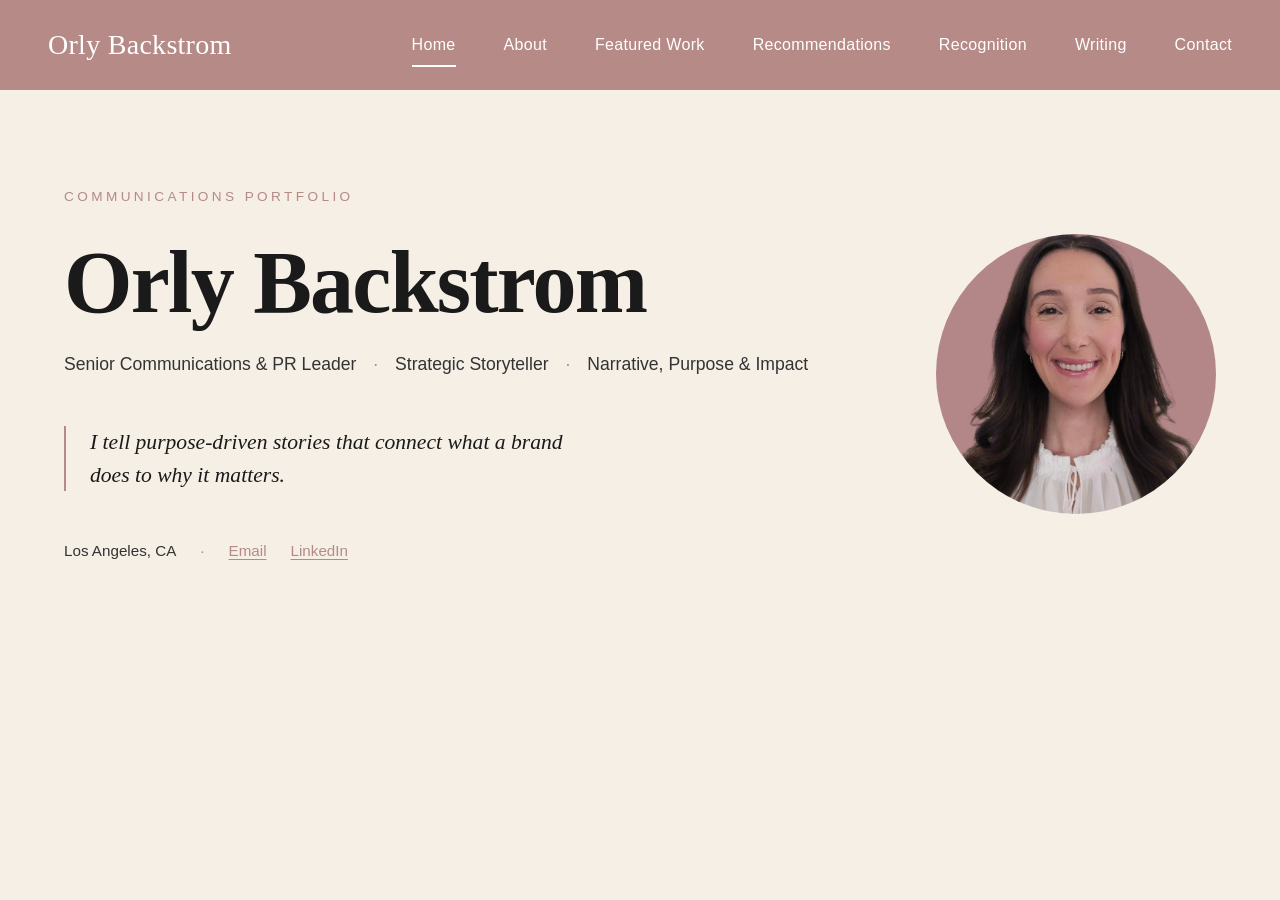
==== commit af991317: "Add files via upload  Fix file paths" ====
--- a/index.html
+++ b/index.html
@@ -12,15 +12,15 @@
   <meta name="description" content="Senior Communications & PR Leader · Strategic Storyteller · Narrative, Purpose & Impact">
   <meta property="og:title" content="Orly Backstrom's Portfolio">
   <meta property="og:description" content="Senior Communications & PR Leader · Strategic Storyteller · Narrative, Purpose & Impact">
-  <meta property="og:image" content="https://orlybackstrom.com/images/og-preview.jpg">
+  <meta property="og:image" content="https://orlybackstrom.com/og-preview.jpg">
   <meta property="og:url" content="https://orlybackstrom.com/">
   <meta property="og:type" content="website">
   <meta name="twitter:card" content="summary_large_image">
   <meta name="twitter:title" content="Orly Backstrom's Portfolio">
   <meta name="twitter:description" content="Senior Communications & PR Leader · Strategic Storyteller · Narrative, Purpose & Impact">
-  <meta name="twitter:image" content="https://orlybackstrom.com/images/og-preview.jpg">
+  <meta name="twitter:image" content="https://orlybackstrom.com/og-preview.jpg">
 
-  <link rel="stylesheet" href="css/styles.css">
+  <link rel="stylesheet" href="styles.css">
 </head>
 <body>
 
@@ -65,7 +65,7 @@
     </div>
 
     <div class="hero-portrait">
-      <img src="images/headshot.jpg" alt="Orly Backstrom">
+      <img src="headshot.jpg" alt="Orly Backstrom">
     </div>
   </main>
 
--- a/styles.css
+++ b/styles.css
@@ -0,0 +1,1533 @@
+/* ============================================
+   Orly Backstrom Portfolio — Shared Stylesheet
+   Edit this file to update styles site-wide
+   ============================================ */
+
+/* ---------- Design Tokens ---------- */
+:root {
+  --color-rose: #b58a87;          /* Header background, accents */
+  --color-rose-light: #c9a3a0;    /* Lighter accent */
+  --color-cream: #f5efe5;         /* Page background - warm cream */
+  --color-cream-light: #ffffff;   /* Content box - white for contrast */
+  --color-ink: #1a1a1a;           /* Body text */
+  --color-ink-soft: #333333;      /* Secondary text */
+  --color-muted: #b58a87;         /* Inactive tabs use rose */
+
+  --font-display: 'Cormorant Garamond', Georgia, serif;
+  --font-body: 'DM Sans', -apple-system, BlinkMacSystemFont, sans-serif;
+
+  --max-width: 1100px;
+  --header-height: 90px;
+}
+
+/* ---------- Fonts ---------- */
+@import url('https://fonts.googleapis.com/css2?family=Cormorant+Garamond:ital,wght@0,400;0,500;0,600;0,700;1,400;1,500&family=DM+Sans:wght@300;400;500;600;700&display=swap');
+
+/* ---------- Reset ---------- */
+* {
+  margin: 0;
+  padding: 0;
+  box-sizing: border-box;
+}
+
+html {
+  scroll-behavior: smooth;
+}
+
+body {
+  font-family: var(--font-body);
+  font-weight: 400;
+  color: var(--color-ink);
+  background: var(--color-cream);
+  line-height: 1.55;
+  font-size: 15px;
+  -webkit-font-smoothing: antialiased;
+  -moz-osx-font-smoothing: grayscale;
+}
+
+a {
+  color: inherit;
+  text-decoration: none;
+}
+
+img {
+  max-width: 100%;
+  height: auto;
+  display: block;
+}
+
+/* ---------- Header / Navigation ---------- */
+.site-header {
+  background: var(--color-rose);
+  position: sticky;
+  top: 0;
+  z-index: 100;
+  height: var(--header-height);
+  display: flex;
+  align-items: center;
+  padding: 0 3rem;
+}
+
+.site-header-inner {
+  width: 100%;
+  max-width: 1400px;
+  margin: 0 auto;
+  display: flex;
+  align-items: center;
+  justify-content: space-between;
+}
+
+.site-logo {
+  font-family: var(--font-display);
+  font-size: 1.75rem;
+  font-weight: 400;
+  color: #ffffff;
+  letter-spacing: 0.01em;
+}
+
+/* Hamburger button - hidden on desktop */
+.nav-toggle {
+  display: none;
+  background: none;
+  border: none;
+  width: 44px;
+  height: 44px;
+  padding: 0;
+  cursor: pointer;
+  align-items: center;
+  justify-content: center;
+  position: relative;
+  z-index: 110;
+}
+
+.nav-toggle-bar {
+  display: block;
+  width: 26px;
+  height: 2px;
+  background: #ffffff;
+  position: absolute;
+  left: 9px;
+  transition: transform 0.3s ease, opacity 0.2s ease, top 0.3s ease;
+}
+
+.nav-toggle-bar:nth-child(1) { top: 14px; }
+.nav-toggle-bar:nth-child(2) { top: 21px; }
+.nav-toggle-bar:nth-child(3) { top: 28px; }
+
+.nav-toggle.open .nav-toggle-bar:nth-child(1) {
+  top: 21px;
+  transform: rotate(45deg);
+}
+
+.nav-toggle.open .nav-toggle-bar:nth-child(2) {
+  opacity: 0;
+}
+
+.nav-toggle.open .nav-toggle-bar:nth-child(3) {
+  top: 21px;
+  transform: rotate(-45deg);
+}
+
+.site-nav {
+  display: flex;
+  gap: 3rem;
+}
+
+.site-nav a {
+  color: #ffffff;
+  font-size: 1rem;
+  font-weight: 400;
+  letter-spacing: 0.02em;
+  padding: 0.5rem 0;
+  position: relative;
+  transition: opacity 0.2s ease;
+}
+
+.site-nav a:hover {
+  opacity: 0.85;
+}
+
+.site-nav a.active {
+  font-weight: 500;
+}
+
+.site-nav a.active::after {
+  content: '';
+  position: absolute;
+  left: 0;
+  right: 0;
+  bottom: -2px;
+  height: 2px;
+  background: #ffffff;
+}
+
+/* ---------- Page Layout ---------- */
+.page {
+  max-width: 1200px;
+  margin: 0 auto;
+  padding: 0;
+  display: flex;
+  justify-content: center;
+}
+
+.page-content {
+  background: #ffffff;
+  width: 100%;
+  max-width: 820px;
+  padding: 2rem 4rem 3rem;
+  min-height: calc(100vh - var(--header-height));
+  box-shadow: 0 1px 3px rgba(0, 0, 0, 0.03);
+}
+
+.page-content.wide {
+  max-width: 1100px;
+}
+
+.page-title {
+  font-family: var(--font-display);
+  font-size: 2.25rem;
+  font-weight: 700;
+  color: var(--color-ink);
+  margin-bottom: 1.5rem;
+  letter-spacing: -0.01em;
+}
+
+/* ---------- Home / Hero ---------- */
+.hero {
+  max-width: 1400px;
+  margin: 0 auto;
+  padding: 6rem 4rem 8rem;
+  display: grid;
+  grid-template-columns: 1fr auto;
+  gap: 4rem;
+  align-items: center;
+}
+
+.hero-eyebrow {
+  font-size: 0.85rem;
+  font-weight: 500;
+  letter-spacing: 0.25em;
+  color: var(--color-rose);
+  text-transform: uppercase;
+  margin-bottom: 2rem;
+}
+
+.hero-name {
+  font-family: var(--font-display);
+  font-size: 5.5rem;
+  font-weight: 700;
+  line-height: 1;
+  color: var(--color-ink);
+  letter-spacing: -0.02em;
+  margin-bottom: 1.5rem;
+}
+
+.hero-tagline {
+  font-size: 1.1rem;
+  color: var(--color-ink-soft);
+  margin-bottom: 3rem;
+  white-space: nowrap;
+}
+
+.hero-tagline .divider {
+  color: var(--color-rose);
+  margin: 0 0.75rem;
+}
+
+.hero-quote {
+  border-left: 2px solid var(--color-rose);
+  padding-left: 1.5rem;
+  margin-bottom: 3rem;
+  max-width: 500px;
+}
+
+.hero-quote p {
+  font-family: var(--font-display);
+  font-style: italic;
+  font-size: 1.35rem;
+  line-height: 1.5;
+  color: var(--color-ink);
+}
+
+.hero-meta {
+  display: flex;
+  align-items: center;
+  gap: 1.5rem;
+  font-size: 0.95rem;
+  color: var(--color-ink-soft);
+}
+
+.hero-meta .divider {
+  color: var(--color-rose);
+}
+
+.hero-meta a {
+  color: var(--color-rose);
+  text-decoration: underline;
+  text-underline-offset: 3px;
+  transition: color 0.2s ease;
+}
+
+.hero-meta a:hover {
+  color: var(--color-ink);
+}
+
+.hero-portrait {
+  width: 280px;
+  height: 280px;
+  border-radius: 50%;
+  overflow: hidden;
+  flex-shrink: 0;
+}
+
+.hero-portrait img {
+  width: 100%;
+  height: 100%;
+  object-fit: cover;
+  object-position: center 30%;
+  display: block;
+}
+
+/* ---------- About Page ---------- */
+.about-intro {
+  max-width: 580px;
+}
+
+.about-intro p {
+  font-size: 0.9rem;
+  line-height: 1.6;
+  margin-bottom: 0.9rem;
+  color: var(--color-ink);
+}
+
+.about-intro p:last-child {
+  margin-bottom: 0;
+}
+
+/* ---------- Tabs ---------- */
+.tabs {
+  max-width: 580px;
+  margin: 1.75rem 0 0;
+}
+
+.tab-buttons {
+  display: flex;
+  gap: 3rem;
+  border-bottom: 1px solid #e5dcd5;
+  margin-bottom: 1.5rem;
+}
+
+.tab-button {
+  background: none;
+  border: none;
+  font-family: var(--font-body);
+  font-size: 0.9rem;
+  font-weight: 400;
+  color: var(--color-muted);
+  padding: 0.6rem 0;
+  cursor: pointer;
+  position: relative;
+  letter-spacing: 0.01em;
+  transition: color 0.2s ease;
+}
+
+.tab-button:hover {
+  color: var(--color-ink);
+}
+
+.tab-button.active {
+  color: var(--color-ink);
+  font-weight: 500;
+}
+
+.tab-button.active::after {
+  content: '';
+  position: absolute;
+  left: 0;
+  right: 0;
+  bottom: -1px;
+  height: 2px;
+  background: var(--color-rose);
+}
+
+.tab-panel {
+  display: none;
+}
+
+.tab-panel.active {
+  display: block;
+  animation: fadeIn 0.3s ease;
+}
+
+@keyframes fadeIn {
+  from { opacity: 0; transform: translateY(4px); }
+  to { opacity: 1; transform: translateY(0); }
+}
+
+.tab-panel p {
+  font-size: 0.9rem;
+  line-height: 1.6;
+  color: var(--color-ink);
+}
+
+/* "What Sets Me Apart" — bordered sections */
+.apart-section {
+  border-left: 2px solid var(--color-rose-light);
+  padding: 0.4rem 0 0.4rem 1.5rem;
+  margin-bottom: 1rem;
+}
+
+.apart-section:last-child {
+  margin-bottom: 0;
+}
+
+.apart-section h3 {
+  font-family: var(--font-body);
+  font-size: 0.8rem;
+  font-weight: 600;
+  letter-spacing: 0.15em;
+  text-transform: uppercase;
+  color: var(--color-ink);
+  margin-bottom: 0.4rem;
+}
+
+.apart-section p {
+  font-size: 0.9rem;
+  line-height: 1.6;
+  color: var(--color-ink);
+}
+
+/* Experience — Timeline */
+.timeline-section-label {
+  font-size: 0.7rem;
+  font-weight: 500;
+  letter-spacing: 0.25em;
+  text-transform: uppercase;
+  color: var(--color-rose);
+  margin-bottom: 1rem;
+  margin-top: 0;
+}
+
+.timeline-section-label:not(:first-child) {
+  margin-top: 1.5rem;
+}
+
+.timeline {
+  position: relative;
+  padding-left: 0;
+}
+
+.timeline-item {
+  display: grid;
+  grid-template-columns: 100px 20px 1fr;
+  gap: 1.25rem;
+  padding-bottom: 1.1rem;
+  position: relative;
+}
+
+.timeline-item:last-child {
+  padding-bottom: 0;
+}
+
+.timeline-date {
+  font-size: 0.8rem;
+  color: var(--color-rose);
+  padding-top: 0.15rem;
+  letter-spacing: 0.02em;
+}
+
+.timeline-marker {
+  position: relative;
+  display: flex;
+  justify-content: center;
+  padding-top: 0.35rem;
+}
+
+.timeline-marker::before {
+  content: '';
+  width: 8px;
+  height: 8px;
+  border-radius: 50%;
+  background: var(--color-rose-light);
+  z-index: 1;
+}
+
+.timeline-marker::after {
+  content: '';
+  position: absolute;
+  top: 0.95rem;
+  bottom: -1.1rem;
+  width: 1px;
+  background: #e5dcd5;
+}
+
+.timeline-item:last-child .timeline-marker::after {
+  display: none;
+}
+
+.timeline-content h4 {
+  font-family: var(--font-display);
+  font-size: 1rem;
+  font-weight: 400;
+  color: var(--color-ink);
+  margin-bottom: 0.1rem;
+  letter-spacing: 0.01em;
+  line-height: 1.3;
+}
+
+.timeline-content p {
+  font-size: 0.8rem;
+  color: var(--color-ink-soft);
+  margin-bottom: 0.1rem;
+  line-height: 1.4;
+}
+
+.timeline-content .detail {
+  color: var(--color-rose);
+  font-size: 0.75rem;
+}
+
+/* ---------- Recommendations Page ---------- */
+.recommendations-grid {
+  display: grid;
+  grid-template-columns: repeat(2, 1fr);
+  gap: 1.5rem;
+  max-width: 100%;
+}
+
+.recommendation-card {
+  background: #ffffff;
+  border: 1px solid #ede2d8;
+  padding: 2rem 1.75rem;
+  display: flex;
+  flex-direction: column;
+}
+
+.recommendation-quote {
+  font-family: var(--font-display);
+  font-size: 1.05rem;
+  line-height: 1.5;
+  color: var(--color-ink);
+  margin-bottom: 1.5rem;
+  flex-grow: 1;
+}
+
+.recommendation-quote::before {
+  content: '\201C';
+  color: var(--color-rose);
+  font-family: var(--font-display);
+  font-size: 1.5rem;
+  font-weight: 600;
+  margin-right: 0.35rem;
+  vertical-align: -0.1em;
+}
+
+.recommendation-divider {
+  border: none;
+  border-top: 1px solid #e5dcd5;
+  margin: 0 0 1rem;
+}
+
+.recommendation-name {
+  font-family: var(--font-body);
+  font-size: 0.85rem;
+  font-weight: 600;
+  color: var(--color-rose);
+  margin-bottom: 0.25rem;
+}
+
+.recommendation-role {
+  font-family: var(--font-body);
+  font-size: 0.8rem;
+  color: var(--color-ink-soft);
+  line-height: 1.4;
+}
+
+/* ---------- Recognition Page ---------- */
+.recognition-eyebrow {
+  font-size: 0.7rem;
+  font-weight: 500;
+  letter-spacing: 0.25em;
+  text-transform: uppercase;
+  color: var(--color-rose);
+  margin-bottom: 0.5rem;
+}
+
+.recognition-heading {
+  font-family: var(--font-display);
+  font-size: 2.25rem;
+  font-weight: 700;
+  color: var(--color-ink);
+  margin-bottom: 2rem;
+  letter-spacing: -0.01em;
+}
+
+.awards-list {
+  list-style: none;
+  padding: 0;
+  margin: 0;
+}
+
+.award-item {
+  display: grid;
+  grid-template-columns: 70px 1fr auto;
+  gap: 2rem;
+  align-items: center;
+  padding: 0.85rem 0;
+  border-bottom: 1px solid #ede2d8;
+}
+
+.award-year {
+  font-size: 0.8rem;
+  font-weight: 500;
+  color: var(--color-rose);
+  letter-spacing: 0.02em;
+}
+
+.award-title {
+  font-size: 0.9rem;
+  font-weight: 500;
+  color: var(--color-ink);
+}
+
+.award-company {
+  font-size: 0.8rem;
+  color: var(--color-rose);
+  text-align: right;
+}
+
+/* ---------- Contact Page ---------- */
+.contact-page {
+  display: flex;
+  align-items: center;
+  justify-content: center;
+  min-height: calc(100vh - var(--header-height));
+  padding: 3rem 2rem;
+}
+
+.contact-content {
+  background: #ffffff;
+  text-align: center;
+  max-width: 900px;
+  width: 100%;
+  padding: 5rem 3rem;
+  box-shadow: 0 1px 3px rgba(0, 0, 0, 0.03);
+}
+
+.contact-heading {
+  font-family: var(--font-display);
+  font-size: 4rem;
+  font-weight: 700;
+  color: var(--color-ink);
+  margin-bottom: 2.5rem;
+  letter-spacing: -0.01em;
+  line-height: 1;
+}
+
+.contact-links {
+  display: flex;
+  gap: 3rem;
+  justify-content: center;
+  flex-wrap: wrap;
+}
+
+.contact-link {
+  color: var(--color-rose);
+  font-size: 1.05rem;
+  font-weight: 500;
+  text-decoration: none;
+  padding-bottom: 0.5rem;
+  border-bottom: 1px solid var(--color-rose);
+  transition: color 0.2s ease, border-color 0.2s ease;
+}
+
+.contact-link:hover {
+  color: var(--color-ink);
+  border-bottom-color: var(--color-ink);
+}
+
+/* ---------- Writing Page ---------- */
+.writing-grid {
+  display: grid;
+  grid-template-columns: repeat(3, 1fr);
+  gap: 1.5rem;
+}
+
+.writing-card {
+  background: #ffffff;
+  border: 1px solid #ede2d8;
+  display: flex;
+  flex-direction: column;
+  text-decoration: none;
+  color: inherit;
+  transition: transform 0.2s ease, box-shadow 0.2s ease;
+  overflow: hidden;
+}
+
+.writing-card:hover {
+  transform: translateY(-2px);
+  box-shadow: 0 4px 12px rgba(0, 0, 0, 0.06);
+}
+
+.writing-card-image {
+  width: 100%;
+  aspect-ratio: 16 / 10;
+  object-fit: cover;
+  display: block;
+  background: #f0e8de;
+}
+
+.writing-card-title {
+  font-family: var(--font-display);
+  font-size: 0.95rem;
+  font-weight: 500;
+  line-height: 1.35;
+  color: var(--color-ink);
+  padding: 1rem 1rem 1.25rem;
+  margin: 0;
+  text-align: center;
+  text-wrap: pretty;
+  hyphens: auto;
+}
+
+/* ---------- Featured Work Pages ---------- */
+.featured-work-page {
+  max-width: 980px;
+  margin: 0 auto;
+  padding: 1.75rem 2rem 3rem;
+}
+
+.fw-eyebrow {
+  font-size: 0.7rem;
+  font-weight: 500;
+  letter-spacing: 0.25em;
+  text-transform: uppercase;
+  color: var(--color-rose);
+  margin-bottom: 1rem;
+}
+
+/* Tab pills (navigation between projects) */
+.fw-tabs {
+  background: var(--color-cream-light);
+  padding: 1rem;
+  display: flex;
+  gap: 0.6rem;
+  flex-wrap: wrap;
+  margin-bottom: 2rem;
+}
+
+.fw-tab {
+  flex: 1;
+  min-width: 180px;
+  padding: 0.7rem 1.25rem;
+  text-align: center;
+  font-size: 0.85rem;
+  font-weight: 500;
+  letter-spacing: 0.01em;
+  color: var(--color-rose);
+  background: #ffffff;
+  border: 1.5px solid var(--color-rose);
+  border-radius: 4px;
+  text-decoration: none;
+  transition: background 0.2s ease, color 0.2s ease;
+  white-space: nowrap;
+}
+
+.fw-tab:hover {
+  background: rgba(181, 138, 135, 0.08);
+}
+
+.fw-tab.active {
+  background: var(--color-rose);
+  color: #ffffff;
+  border-color: var(--color-rose);
+}
+
+/* Project header block */
+.fw-header {
+  background: var(--color-cream-light);
+  padding: 1.75rem 2.25rem;
+  display: grid;
+  grid-template-columns: 1fr auto;
+  gap: 1.5rem;
+  align-items: start;
+}
+
+.fw-header-title-block .fw-eyebrow {
+  margin-bottom: 0.75rem;
+}
+
+.fw-header h1 {
+  font-family: var(--font-display);
+  font-size: 1.75rem;
+  font-weight: 700;
+  color: var(--color-ink);
+  line-height: 1.15;
+  margin: 0 0 0.75rem;
+  letter-spacing: -0.01em;
+  max-width: 600px;
+}
+
+.fw-header-subtitle {
+  font-family: var(--font-display);
+  font-style: italic;
+  font-size: 0.9rem;
+  color: var(--color-ink-soft);
+  line-height: 1.45;
+  max-width: 540px;
+}
+
+.fw-badges {
+  display: flex;
+  flex-direction: column;
+  gap: 0.4rem;
+  align-items: flex-end;
+}
+
+.fw-badge {
+  background: rgba(181, 138, 135, 0.12);
+  color: var(--color-ink);
+  padding: 0.5rem 0.9rem;
+  border-radius: 4px;
+  font-size: 0.78rem;
+  font-weight: 500;
+  white-space: nowrap;
+}
+
+.fw-badge.solid {
+  background: rgba(181, 138, 135, 0.2);
+}
+
+/* Three-column body (Opportunity / Approach / Impact) */
+.fw-body {
+  background: var(--color-cream-light);
+  padding: 1.75rem 2.25rem 2.25rem;
+  border-top: 1px solid #ede2d8;
+  display: grid;
+  grid-template-columns: repeat(3, 1fr);
+  gap: 2.25rem;
+}
+
+.fw-section h3 {
+  font-family: var(--font-body);
+  font-size: 0.7rem;
+  font-weight: 600;
+  letter-spacing: 0.25em;
+  text-transform: uppercase;
+  color: var(--color-rose);
+  margin-bottom: 0.75rem;
+}
+
+.fw-section p {
+  font-size: 0.85rem;
+  line-height: 1.6;
+  color: var(--color-ink);
+  margin-bottom: 1rem;
+}
+
+.fw-section p:last-child {
+  margin-bottom: 0;
+}
+
+/* Impact stats */
+.fw-stat {
+  display: grid;
+  grid-template-columns: auto 1fr;
+  gap: 0.85rem;
+  align-items: start;
+  margin-top: 0.9rem;
+}
+
+.fw-stat-number {
+  font-family: var(--font-display);
+  font-size: 1.5rem;
+  font-weight: 600;
+  color: var(--color-ink);
+  line-height: 1;
+}
+
+.fw-stat-label {
+  font-size: 0.8rem;
+  line-height: 1.4;
+  color: var(--color-ink-soft);
+  padding-top: 0.25rem;
+}
+
+/* Earned Coverage grid */
+.fw-coverage {
+  margin-top: 1.75rem;
+}
+
+.fw-section-label {
+  font-size: 0.7rem;
+  font-weight: 500;
+  letter-spacing: 0.25em;
+  text-transform: uppercase;
+  color: var(--color-rose);
+  margin-bottom: 1rem;
+}
+
+.fw-coverage-grid {
+  display: grid;
+  grid-template-columns: repeat(4, 1fr);
+  gap: 0.85rem;
+  align-items: stretch;
+}
+
+.fw-coverage-card {
+  background: #ffffff;
+  padding: 0;
+  display: flex;
+  flex-direction: column;
+  text-decoration: none;
+  color: inherit;
+  transition: transform 0.2s ease, box-shadow 0.2s ease;
+  height: 100%;
+}
+
+.fw-coverage-card:hover {
+  transform: translateY(-2px);
+  box-shadow: 0 4px 12px rgba(0, 0, 0, 0.06);
+}
+
+.fw-coverage-thumb {
+  width: 100%;
+  aspect-ratio: 4 / 3;
+  object-fit: cover;
+  display: block;
+  background: #f0e8de;
+  flex-shrink: 0;
+}
+
+.fw-coverage-text {
+  padding: 0.55rem 0.7rem 0.75rem;
+  flex-grow: 1;
+}
+
+.fw-coverage-outlet {
+  font-size: 0.6rem;
+  font-weight: 600;
+  letter-spacing: 0.15em;
+  text-transform: uppercase;
+  color: var(--color-rose);
+  margin-bottom: 0.25rem;
+}
+
+.fw-coverage-title {
+  font-family: var(--font-body);
+  font-size: 0.72rem;
+  font-weight: 500;
+  line-height: 1.3;
+  color: var(--color-ink);
+  margin: 0;
+  text-wrap: pretty;
+  hyphens: auto;
+}
+
+/* Notable mention callout */
+.fw-notable {
+  margin-top: 1.25rem;
+  border-left: 3px solid var(--color-rose);
+  background: rgba(255, 255, 255, 0.6);
+  padding: 0.85rem 1.1rem;
+}
+
+/* Featured single article (one prominent press hit) */
+.fw-featured-coverage {
+  margin-top: 1.75rem;
+}
+
+.fw-featured-article {
+  background: #ffffff;
+  border: 1px solid #ede2d8;
+  max-width: 680px;
+  margin: 0 auto;
+  text-decoration: none;
+  color: inherit;
+  display: block;
+  transition: transform 0.2s ease, box-shadow 0.2s ease;
+}
+
+.fw-featured-article:hover {
+  transform: translateY(-2px);
+  box-shadow: 0 4px 12px rgba(0, 0, 0, 0.06);
+}
+
+.fw-featured-article img {
+  width: 100%;
+  display: block;
+}
+
+.fw-featured-article-body {
+  padding: 1.25rem 1.5rem 1.5rem;
+  text-align: center;
+  border-top: 1px solid var(--color-rose);
+}
+
+.fw-featured-quote {
+  font-family: var(--font-display);
+  font-style: italic;
+  font-size: 1rem;
+  line-height: 1.5;
+  color: var(--color-ink);
+  margin: 0 0 0.85rem;
+}
+
+.fw-featured-cta {
+  font-size: 0.82rem;
+  font-weight: 600;
+  color: var(--color-rose);
+  letter-spacing: 0.02em;
+}
+
+/* Owned Content & Channels section */
+.fw-owned {
+  margin-top: 1.75rem;
+}
+
+.fw-owned-grid {
+  display: grid;
+  grid-template-columns: repeat(2, 1fr);
+  gap: 1rem;
+  align-items: stretch;
+}
+
+.fw-owned-card {
+  background: #ffffff;
+  border: 1px solid #ede2d8;
+  display: flex;
+  flex-direction: column;
+  text-decoration: none;
+  color: inherit;
+  transition: transform 0.2s ease, box-shadow 0.2s ease;
+  height: 100%;
+}
+
+.fw-owned-card:hover {
+  transform: translateY(-2px);
+  box-shadow: 0 4px 12px rgba(0, 0, 0, 0.06);
+}
+
+.fw-owned-thumb {
+  width: 100%;
+  aspect-ratio: 16 / 9;
+  object-fit: contain;
+  display: block;
+  background: var(--color-cream-light);
+  flex-shrink: 0;
+}
+
+.fw-owned-text {
+  padding: 0.85rem 1.1rem 1rem;
+  flex-grow: 1;
+}
+
+.fw-owned-outlet {
+  font-size: 0.65rem;
+  font-weight: 600;
+  letter-spacing: 0.15em;
+  text-transform: uppercase;
+  color: var(--color-rose);
+  margin-bottom: 0.3rem;
+}
+
+.fw-owned-title {
+  font-family: var(--font-body);
+  font-size: 0.88rem;
+  font-weight: 500;
+  line-height: 1.35;
+  color: var(--color-ink);
+  margin: 0;
+  text-wrap: pretty;
+}
+
+/* Pill tag lists (e.g. Paid Brand Partnerships, National Media Coverage) */
+.fw-tag-columns {
+  display: grid;
+  grid-template-columns: repeat(2, 1fr);
+  gap: 1rem;
+  margin-top: 1.75rem;
+}
+
+.fw-tag-box {
+  background: var(--color-cream-light);
+  padding: 1.1rem 1.25rem 1.25rem;
+}
+
+.fw-tag-box-label {
+  font-size: 0.7rem;
+  font-weight: 600;
+  letter-spacing: 0.2em;
+  text-transform: uppercase;
+  color: var(--color-rose);
+  margin-bottom: 0.85rem;
+}
+
+.fw-tag-list {
+  display: flex;
+  flex-wrap: wrap;
+  gap: 0.45rem;
+}
+
+.fw-tag {
+  display: inline-block;
+  padding: 0.4rem 0.8rem;
+  background: #ffffff;
+  border: 1px solid #ede2d8;
+  border-radius: 4px;
+  font-size: 0.78rem;
+  font-weight: 500;
+  color: var(--color-ink);
+  white-space: nowrap;
+}
+
+/* Non-clickable static card variant (same look as .fw-combined-card but no hover) */
+.fw-combined-static {
+  background: #ffffff;
+  border: 1px solid #ede2d8;
+  display: flex;
+  flex-direction: column;
+  height: 100%;
+}
+
+/* Earned Coverage & Owned Content (combined, 3-card grid with descriptions) */
+.fw-combined {
+  margin-top: 1.75rem;
+}
+
+.fw-combined-intro {
+  font-size: 0.9rem;
+  line-height: 1.6;
+  color: var(--color-ink-soft);
+  margin-bottom: 1.25rem;
+  max-width: 900px;
+}
+
+.fw-combined-grid {
+  display: grid;
+  grid-template-columns: repeat(3, 1fr);
+  gap: 1rem;
+  align-items: stretch;
+}
+
+.fw-combined-card {
+  background: #ffffff;
+  border: 1px solid #ede2d8;
+  display: flex;
+  flex-direction: column;
+  text-decoration: none;
+  color: inherit;
+  transition: transform 0.2s ease, box-shadow 0.2s ease;
+  height: 100%;
+}
+
+.fw-combined-card:hover {
+  transform: translateY(-2px);
+  box-shadow: 0 4px 12px rgba(0, 0, 0, 0.06);
+}
+
+.fw-combined-thumb {
+  width: 100%;
+  aspect-ratio: 4 / 3;
+  object-fit: cover;
+  display: block;
+  background: var(--color-cream-light);
+  flex-shrink: 0;
+}
+
+.fw-combined-text {
+  padding: 0.85rem 1.1rem 1rem;
+  flex-grow: 1;
+}
+
+.fw-combined-type {
+  font-size: 0.65rem;
+  font-weight: 600;
+  letter-spacing: 0.15em;
+  text-transform: uppercase;
+  color: var(--color-rose);
+  margin-bottom: 0.4rem;
+  line-height: 1.4;
+}
+
+.fw-combined-title {
+  font-family: var(--font-body);
+  font-size: 0.88rem;
+  font-weight: 500;
+  line-height: 1.35;
+  color: var(--color-ink);
+  margin: 0 0 0.5rem;
+  text-wrap: pretty;
+}
+
+.fw-combined-desc {
+  font-size: 0.8rem;
+  line-height: 1.45;
+  color: var(--color-ink-soft);
+  margin: 0;
+}
+
+/* Awards & Recognition section */
+.fw-awards {
+  margin-top: 1.75rem;
+}
+
+.fw-awards-grid {
+  display: grid;
+  grid-template-columns: repeat(2, 1fr);
+  gap: 1rem;
+  align-items: stretch;
+}
+
+.fw-award-card {
+  background: #ffffff;
+  border: 1.5px solid rgba(181, 138, 135, 0.3);
+  display: flex;
+  flex-direction: column;
+  text-decoration: none;
+  color: inherit;
+  transition: transform 0.2s ease, box-shadow 0.2s ease, border-color 0.2s ease;
+  height: 100%;
+}
+
+.fw-award-card:hover {
+  transform: translateY(-2px);
+  box-shadow: 0 4px 12px rgba(0, 0, 0, 0.06);
+  border-color: var(--color-rose);
+}
+
+.fw-award-thumb {
+  width: 100%;
+  aspect-ratio: 16 / 9;
+  object-fit: cover;
+  display: block;
+  background: #f0e8de;
+  flex-shrink: 0;
+}
+
+.fw-award-text {
+  padding: 0.9rem 1.1rem 1rem;
+  flex-grow: 1;
+}
+
+.fw-award-outlet {
+  font-size: 0.65rem;
+  font-weight: 600;
+  letter-spacing: 0.15em;
+  text-transform: uppercase;
+  color: var(--color-rose);
+  margin-bottom: 0.3rem;
+}
+
+.fw-award-title {
+  font-family: var(--font-display);
+  font-size: 1rem;
+  font-weight: 500;
+  line-height: 1.3;
+  color: var(--color-ink);
+  margin: 0;
+  text-wrap: pretty;
+}
+
+.fw-notable-label {
+  font-size: 0.85rem;
+  font-weight: 600;
+  color: var(--color-ink);
+  margin-bottom: 0.25rem;
+}
+
+.fw-notable-text {
+  font-size: 0.82rem;
+  line-height: 1.5;
+  color: var(--color-ink-soft);
+}
+
+.fw-notable-text a {
+  color: var(--color-rose);
+  text-decoration: underline;
+  text-underline-offset: 3px;
+}
+
+.fw-notable-text a:hover {
+  color: var(--color-ink);
+}
+
+/* Podcast section */
+.fw-podcasts {
+  margin-top: 1.75rem;
+}
+
+.fw-podcasts-intro {
+  font-size: 0.85rem;
+  color: var(--color-ink-soft);
+  margin-bottom: 1rem;
+}
+
+.fw-podcasts-grid {
+  display: grid;
+  grid-template-columns: repeat(3, 1fr);
+  gap: 0.85rem;
+  align-items: stretch;
+}
+
+.fw-podcast-card {
+  background: #ffffff;
+  display: flex;
+  flex-direction: column;
+  height: 100%;
+  text-decoration: none;
+  color: inherit;
+  transition: transform 0.2s ease, box-shadow 0.2s ease;
+}
+
+.fw-podcast-card:hover {
+  transform: translateY(-2px);
+  box-shadow: 0 4px 12px rgba(0, 0, 0, 0.06);
+}
+
+.fw-podcast-thumb {
+  width: 100%;
+  aspect-ratio: 1 / 1;
+  object-fit: cover;
+  display: block;
+  background: #f0e8de;
+  flex-shrink: 0;
+}
+
+.fw-podcast-text {
+  padding: 0.7rem 0.9rem 0.9rem;
+  flex-grow: 1;
+}
+
+.fw-podcast-type {
+  font-size: 0.6rem;
+  font-weight: 600;
+  letter-spacing: 0.15em;
+  text-transform: uppercase;
+  color: var(--color-rose);
+  margin-bottom: 0.25rem;
+}
+
+.fw-podcast-title {
+  font-family: var(--font-body);
+  font-size: 0.75rem;
+  font-weight: 500;
+  line-height: 1.3;
+  color: var(--color-ink);
+  margin: 0;
+  text-wrap: pretty;
+  hyphens: auto;
+}
+
+/* ---------- Responsive ---------- */
+@media (max-width: 1024px) and (min-width: 901px) {
+  .writing-grid {
+    grid-template-columns: repeat(2, 1fr);
+  }
+}
+
+@media (max-width: 900px) {
+  .site-header {
+    padding: 0 1.5rem;
+    height: 70px;
+  }
+
+  .nav-toggle {
+    display: flex;
+  }
+
+  .site-nav {
+    position: fixed;
+    top: 0;
+    left: 0;
+    right: 0;
+    bottom: 0;
+    background: var(--color-rose);
+    flex-direction: column;
+    justify-content: center;
+    align-items: center;
+    gap: 2rem;
+    transform: translateY(-100%);
+    transition: transform 0.3s ease;
+    padding-top: 70px;
+    z-index: 105;
+  }
+
+  .site-nav.open {
+    transform: translateY(0);
+  }
+
+  .site-nav a {
+    font-size: 1.25rem;
+    padding: 0.5rem 0;
+  }
+
+  .site-nav a.active::after {
+    bottom: -4px;
+  }
+
+  .site-logo {
+    font-size: 1.3rem;
+    z-index: 110;
+    position: relative;
+  }
+
+  .hero {
+    grid-template-columns: 1fr;
+    padding: 3rem 1.5rem 5rem;
+    text-align: center;
+  }
+
+  .hero-name {
+    font-size: 3.5rem;
+  }
+
+  .hero-tagline {
+    white-space: normal;
+    font-size: 0.95rem;
+  }
+
+  .hero-quote {
+    margin-left: auto;
+    margin-right: auto;
+    text-align: left;
+  }
+
+  .hero-meta {
+    justify-content: center;
+  }
+
+  .hero-portrait {
+    width: 240px;
+    height: 240px;
+    margin: 0 auto;
+    order: -1;
+  }
+
+  .page-content {
+    padding: 2.5rem 1.5rem 4rem;
+  }
+
+  .page-title {
+    font-size: 2.5rem;
+  }
+
+  .tab-buttons {
+    gap: 1.5rem;
+    overflow-x: auto;
+  }
+
+  .tab-button {
+    font-size: 0.9rem;
+    white-space: nowrap;
+  }
+
+  .timeline-item {
+    grid-template-columns: 90px 16px 1fr;
+    gap: 1rem;
+  }
+
+  .timeline-date {
+    font-size: 0.85rem;
+  }
+
+  .timeline-content h4 {
+    font-size: 1.25rem;
+  }
+
+  .recommendations-grid {
+    grid-template-columns: 1fr;
+    gap: 1rem;
+  }
+
+  .recommendation-card {
+    padding: 1.5rem 1.25rem;
+  }
+
+  .recognition-heading {
+    font-size: 2rem;
+  }
+
+  .award-item {
+    grid-template-columns: 60px 1fr;
+    gap: 1rem;
+  }
+
+  .award-company {
+    grid-column: 2;
+    text-align: left;
+    font-size: 0.8rem;
+  }
+
+  .contact-heading {
+    font-size: 2.5rem;
+  }
+
+  .contact-links {
+    flex-direction: column;
+    gap: 1.5rem;
+    align-items: center;
+  }
+
+  .writing-grid {
+    grid-template-columns: 1fr;
+    gap: 1rem;
+  }
+
+  .featured-work-page {
+    padding: 2rem 1.25rem 3rem;
+  }
+
+  .fw-tabs {
+    padding: 0.75rem;
+  }
+
+  .fw-tab {
+    min-width: 100%;
+    padding: 0.7rem 1rem;
+    font-size: 0.85rem;
+  }
+
+  .fw-header {
+    grid-template-columns: 1fr;
+    padding: 1.5rem;
+  }
+
+  .fw-badges {
+    align-items: flex-start;
+  }
+
+  .fw-header h1 {
+    font-size: 1.65rem;
+  }
+
+  .fw-body {
+    grid-template-columns: 1fr;
+    gap: 2rem;
+    padding: 1.5rem;
+  }
+
+  .fw-coverage-grid {
+    grid-template-columns: repeat(2, 1fr);
+  }
+
+  .fw-awards-grid {
+    grid-template-columns: 1fr;
+  }
+
+  .fw-owned-grid {
+    grid-template-columns: 1fr;
+  }
+
+  .fw-combined-grid {
+    grid-template-columns: 1fr;
+  }
+
+  .fw-tag-columns {
+    grid-template-columns: 1fr;
+  }
+
+  .fw-podcasts-grid {
+    grid-template-columns: 1fr;
+  }
+}
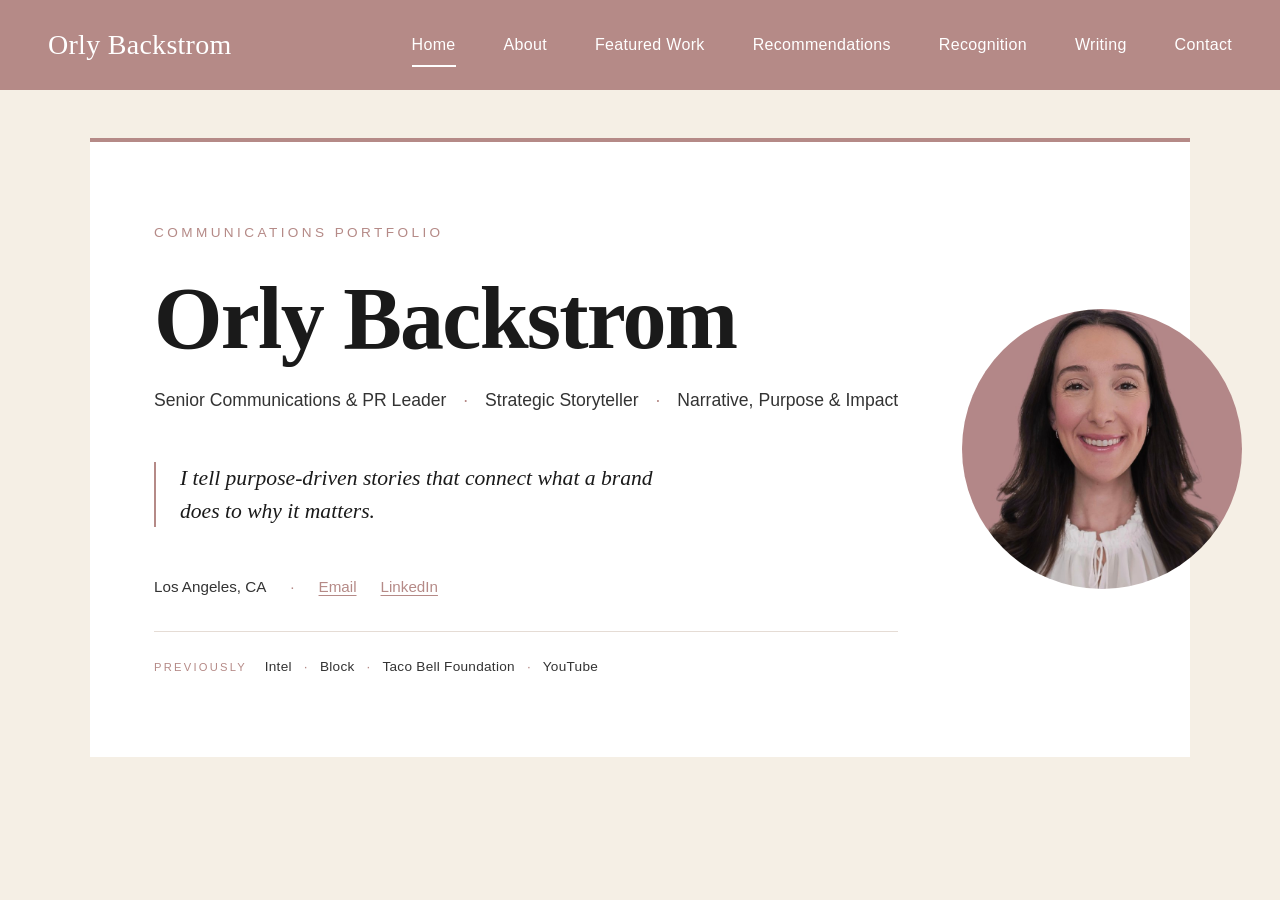
==== commit e4bb8b36: "Add files via upload" ====
--- a/index.html
+++ b/index.html
@@ -62,6 +62,8 @@
         <a href="mailto:orlybackstrom@gmail.com">Email</a>
         <a href="https://www.linkedin.com/in/orlybackstrom/" target="_blank" rel="noopener">LinkedIn</a>
       </div>
+
+      <p class="hero-previously"><span class="hero-previously-label">Previously</span> Intel <span class="divider">·</span> Block <span class="divider">·</span> Taco Bell Foundation <span class="divider">·</span> YouTube</p>
     </div>
 
     <div class="hero-portrait">
--- a/styles.css
+++ b/styles.css
@@ -143,8 +143,20 @@
   transition: opacity 0.2s ease;
 }
 
-.site-nav a:hover {
-  opacity: 0.85;
+.site-nav a::before {
+  content: '';
+  position: absolute;
+  left: 50%;
+  bottom: -2px;
+  width: 0;
+  height: 1.5px;
+  background: #ffffff;
+  transition: width 0.25s ease, left 0.25s ease;
+}
+
+.site-nav a:hover::before {
+  width: 100%;
+  left: 0;
 }
 
 .site-nav a.active {
@@ -188,19 +200,31 @@
   font-size: 2.25rem;
   font-weight: 700;
   color: var(--color-ink);
+  margin-bottom: 0.75rem;
+  letter-spacing: -0.01em;
+}
+
+.page-title::after {
+  content: '';
+  display: block;
+  width: 60px;
+  height: 3px;
+  background: var(--color-rose);
+  margin-top: 1rem;
   margin-bottom: 1.5rem;
-  letter-spacing: -0.01em;
 }
 
 /* ---------- Home / Hero ---------- */
 .hero {
-  max-width: 1400px;
-  margin: 0 auto;
-  padding: 6rem 4rem 8rem;
+  max-width: 1100px;
+  margin: 3rem auto;
+  padding: 5rem 4rem;
   display: grid;
   grid-template-columns: 1fr auto;
   gap: 4rem;
   align-items: center;
+  background: #ffffff;
+  border-top: 4px solid var(--color-rose);
 }
 
 .hero-eyebrow {
@@ -269,7 +293,30 @@
 }
 
 .hero-meta a:hover {
-  color: var(--color-ink);
+  color: #8e6360;
+}
+
+.hero-previously {
+  margin-top: 2rem;
+  padding-top: 1.5rem;
+  border-top: 1px solid #e5dcd5;
+  font-size: 0.85rem;
+  color: var(--color-ink-soft);
+  letter-spacing: 0.02em;
+}
+
+.hero-previously-label {
+  font-size: 0.7rem;
+  font-weight: 500;
+  letter-spacing: 0.2em;
+  text-transform: uppercase;
+  color: var(--color-rose);
+  margin-right: 0.85rem;
+}
+
+.hero-previously .divider {
+  color: var(--color-rose);
+  margin: 0 0.5rem;
 }
 
 .hero-portrait {
@@ -501,6 +548,12 @@
   padding: 2rem 1.75rem;
   display: flex;
   flex-direction: column;
+  transition: border-color 0.25s ease, transform 0.25s ease;
+}
+
+.recommendation-card:hover {
+  border-color: var(--color-rose);
+  transform: translateY(-2px);
 }
 
 .recommendation-quote {
@@ -510,16 +563,21 @@
   color: var(--color-ink);
   margin-bottom: 1.5rem;
   flex-grow: 1;
+  position: relative;
+  padding-top: 1.75rem;
 }
 
 .recommendation-quote::before {
   content: '\201C';
+  position: absolute;
+  top: -0.5rem;
+  left: -0.25rem;
   color: var(--color-rose);
   font-family: var(--font-display);
-  font-size: 1.5rem;
-  font-weight: 600;
-  margin-right: 0.35rem;
-  vertical-align: -0.1em;
+  font-size: 4.5rem;
+  font-weight: 700;
+  line-height: 1;
+  opacity: 0.85;
 }
 
 .recommendation-divider {
@@ -558,8 +616,25 @@
   font-size: 2.25rem;
   font-weight: 700;
   color: var(--color-ink);
-  margin-bottom: 2rem;
+  margin-bottom: 0.75rem;
   letter-spacing: -0.01em;
+}
+
+.recognition-heading::after {
+  content: '';
+  display: block;
+  width: 60px;
+  height: 3px;
+  background: var(--color-rose);
+  margin-top: 1rem;
+}
+
+.recognition-intro {
+  font-size: 0.95rem;
+  line-height: 1.55;
+  color: var(--color-ink-soft);
+  margin-bottom: 2.5rem;
+  max-width: 560px;
 }
 
 .awards-list {
@@ -570,28 +645,42 @@
 
 .award-item {
   display: grid;
-  grid-template-columns: 70px 1fr auto;
+  grid-template-columns: 90px 1fr auto;
   gap: 2rem;
   align-items: center;
-  padding: 0.85rem 0;
+  padding: 1.1rem 1rem;
+  margin: 0 -1rem;
   border-bottom: 1px solid #ede2d8;
+  transition: background-color 0.2s ease;
+}
+
+.award-item:first-child {
+  border-top: 1px solid #ede2d8;
+}
+
+.award-item:hover {
+  background-color: rgba(181, 138, 135, 0.06);
 }
 
 .award-year {
-  font-size: 0.8rem;
-  font-weight: 500;
-  color: var(--color-rose);
-  letter-spacing: 0.02em;
+  font-family: var(--font-display);
+  font-size: 1.5rem;
+  font-weight: 700;
+  color: var(--color-rose);
+  letter-spacing: 0;
+  line-height: 1;
 }
 
 .award-title {
-  font-size: 0.9rem;
+  font-size: 0.95rem;
   font-weight: 500;
   color: var(--color-ink);
 }
 
 .award-company {
-  font-size: 0.8rem;
+  font-family: var(--font-display);
+  font-style: italic;
+  font-size: 0.95rem;
   color: var(--color-rose);
   text-align: right;
 }
@@ -611,7 +700,7 @@
   max-width: 900px;
   width: 100%;
   padding: 5rem 3rem;
-  box-shadow: 0 1px 3px rgba(0, 0, 0, 0.03);
+  border-top: 4px solid var(--color-rose);
 }
 
 .contact-heading {
@@ -619,9 +708,18 @@
   font-size: 4rem;
   font-weight: 700;
   color: var(--color-ink);
-  margin-bottom: 2.5rem;
+  margin-bottom: 1rem;
   letter-spacing: -0.01em;
   line-height: 1;
+}
+
+.contact-heading::after {
+  content: '';
+  display: block;
+  width: 60px;
+  height: 3px;
+  background: var(--color-rose);
+  margin: 1.5rem auto 2.5rem;
 }
 
 .contact-links {
@@ -638,12 +736,14 @@
   text-decoration: none;
   padding-bottom: 0.5rem;
   border-bottom: 1px solid var(--color-rose);
-  transition: color 0.2s ease, border-color 0.2s ease;
+  transition: color 0.2s ease, border-color 0.2s ease, transform 0.2s ease;
+  display: inline-block;
 }
 
 .contact-link:hover {
-  color: var(--color-ink);
-  border-bottom-color: var(--color-ink);
+  color: #8e6360;
+  border-bottom-color: #8e6360;
+  transform: translateY(-1px);
 }
 
 /* ---------- Writing Page ---------- */
@@ -768,6 +868,15 @@
   max-width: 600px;
 }
 
+.fw-header h1::after {
+  content: '';
+  display: block;
+  width: 50px;
+  height: 3px;
+  background: var(--color-rose);
+  margin: 1rem 0 0;
+}
+
 .fw-header-subtitle {
   font-family: var(--font-display);
   font-style: italic;
@@ -865,6 +974,17 @@
   text-transform: uppercase;
   color: var(--color-rose);
   margin-bottom: 1rem;
+  display: flex;
+  align-items: center;
+  gap: 0.85rem;
+}
+
+.fw-section-label::before {
+  content: '';
+  width: 32px;
+  height: 1.5px;
+  background: var(--color-rose);
+  display: inline-block;
 }
 
 .fw-coverage-grid {
@@ -940,7 +1060,7 @@
 .fw-featured-article {
   background: #ffffff;
   border: 1px solid #ede2d8;
-  max-width: 680px;
+  max-width: 520px;
   margin: 0 auto;
   text-decoration: none;
   color: inherit;
@@ -1011,7 +1131,7 @@
 .fw-owned-thumb {
   width: 100%;
   aspect-ratio: 16 / 9;
-  object-fit: contain;
+  object-fit: cover;
   display: block;
   background: var(--color-cream-light);
   flex-shrink: 0;
@@ -1079,6 +1199,13 @@
   font-weight: 500;
   color: var(--color-ink);
   white-space: nowrap;
+  transition: border-color 0.2s ease, color 0.2s ease, transform 0.2s ease;
+}
+
+.fw-tag:hover {
+  border-color: var(--color-rose);
+  color: var(--color-rose);
+  transform: translateY(-1px);
 }
 
 /* Non-clickable static card variant (same look as .fw-combined-card but no hover) */
@@ -1129,10 +1256,60 @@
 .fw-combined-thumb {
   width: 100%;
   aspect-ratio: 4 / 3;
-  object-fit: cover;
+  object-fit: contain;
   display: block;
   background: var(--color-cream-light);
   flex-shrink: 0;
+}
+
+/* Video variant - fills entire thumbnail with play button overlay */
+.fw-combined-card.is-video {
+  position: relative;
+}
+
+.fw-combined-card.is-video .fw-combined-thumb {
+  object-fit: cover;
+  background: #000;
+}
+
+/* Play button - centered over the thumbnail (top half of card) */
+.fw-combined-card.is-video .fw-combined-thumb-wrap {
+  position: relative;
+}
+
+.fw-combined-card.is-video .fw-combined-thumb-wrap::before {
+  content: '';
+  position: absolute;
+  top: 50%;
+  left: 50%;
+  transform: translate(-50%, -50%);
+  width: 64px;
+  height: 64px;
+  border-radius: 50%;
+  background: rgba(0, 0, 0, 0.55);
+  z-index: 2;
+  pointer-events: none;
+  transition: background-color 0.2s ease, transform 0.2s ease;
+}
+
+.fw-combined-card.is-video .fw-combined-thumb-wrap::after {
+  content: '';
+  position: absolute;
+  top: 50%;
+  left: 50%;
+  transform: translate(-38%, -50%);
+  width: 0;
+  height: 0;
+  border-style: solid;
+  border-width: 12px 0 12px 20px;
+  border-color: transparent transparent transparent #ffffff;
+  z-index: 3;
+  pointer-events: none;
+}
+
+.fw-combined-card.is-video:hover .fw-combined-thumb-wrap::before {
+  background: rgba(0, 0, 0, 0.75);
+  transform: translate(-50%, -50%) scale(1.05);
 }
 
 .fw-combined-text {
@@ -1374,7 +1551,8 @@
 
   .hero {
     grid-template-columns: 1fr;
-    padding: 3rem 1.5rem 5rem;
+    padding: 3rem 1.5rem;
+    margin: 1.5rem auto;
     text-align: center;
   }
 
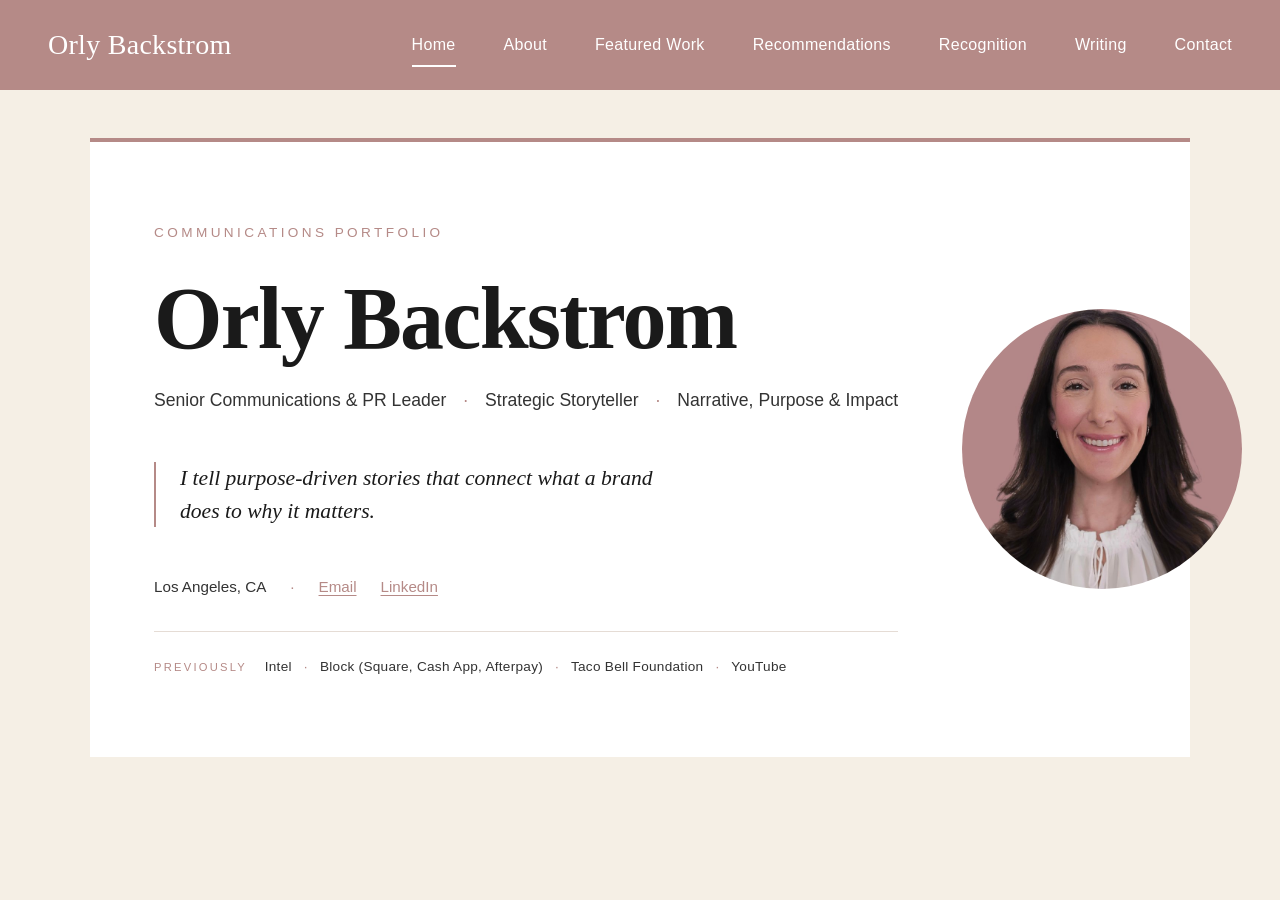
==== commit 38c69287: "Add files via upload" ====
--- a/index.html
+++ b/index.html
@@ -63,7 +63,7 @@
         <a href="https://www.linkedin.com/in/orlybackstrom/" target="_blank" rel="noopener">LinkedIn</a>
       </div>
 
-      <p class="hero-previously"><span class="hero-previously-label">Previously</span> Intel <span class="divider">·</span> Block <span class="divider">·</span> Taco Bell Foundation <span class="divider">·</span> YouTube</p>
+      <p class="hero-previously"><span class="hero-previously-label">Previously</span> Intel <span class="divider">·</span> Block (Square, Cash App, Afterpay) <span class="divider">·</span> Taco Bell Foundation <span class="divider">·</span> YouTube</p>
     </div>
 
     <div class="hero-portrait">
--- a/styles.css
+++ b/styles.css
@@ -1020,24 +1020,30 @@
 }
 
 .fw-coverage-text {
-  padding: 0.55rem 0.7rem 0.75rem;
+  padding: 0.85rem 0.85rem 1rem;
   flex-grow: 1;
 }
 
 .fw-coverage-outlet {
-  font-size: 0.6rem;
+  display: inline-block;
+  font-family: var(--font-body);
+  font-size: 0.7rem;
   font-weight: 600;
-  letter-spacing: 0.15em;
-  text-transform: uppercase;
-  color: var(--color-rose);
-  margin-bottom: 0.25rem;
+  letter-spacing: 0.04em;
+  text-transform: none;
+  color: var(--color-rose);
+  background: rgba(181, 138, 135, 0.12);
+  padding: 0.3rem 0.6rem;
+  border-radius: 3px;
+  margin-bottom: 0.6rem;
+  line-height: 1.2;
 }
 
 .fw-coverage-title {
   font-family: var(--font-body);
-  font-size: 0.72rem;
-  font-weight: 500;
-  line-height: 1.3;
+  font-size: 0.78rem;
+  font-weight: 500;
+  line-height: 1.4;
   color: var(--color-ink);
   margin: 0;
   text-wrap: pretty;
@@ -1327,6 +1333,20 @@
   line-height: 1.4;
 }
 
+.fw-combined-pill {
+  display: inline-block;
+  font-family: var(--font-body);
+  font-size: 0.7rem;
+  font-weight: 600;
+  letter-spacing: 0.04em;
+  color: var(--color-rose);
+  background: rgba(181, 138, 135, 0.12);
+  padding: 0.3rem 0.6rem;
+  border-radius: 3px;
+  margin-bottom: 0.6rem;
+  line-height: 1.2;
+}
+
 .fw-combined-title {
   font-family: var(--font-body);
   font-size: 0.88rem;
@@ -1388,12 +1408,18 @@
 }
 
 .fw-award-outlet {
-  font-size: 0.65rem;
+  display: inline-block;
+  font-family: var(--font-body);
+  font-size: 0.7rem;
   font-weight: 600;
-  letter-spacing: 0.15em;
-  text-transform: uppercase;
-  color: var(--color-rose);
-  margin-bottom: 0.3rem;
+  letter-spacing: 0.04em;
+  text-transform: none;
+  color: var(--color-rose);
+  background: rgba(181, 138, 135, 0.12);
+  padding: 0.3rem 0.6rem;
+  border-radius: 3px;
+  margin-bottom: 0.6rem;
+  line-height: 1.2;
 }
 
 .fw-award-title {
